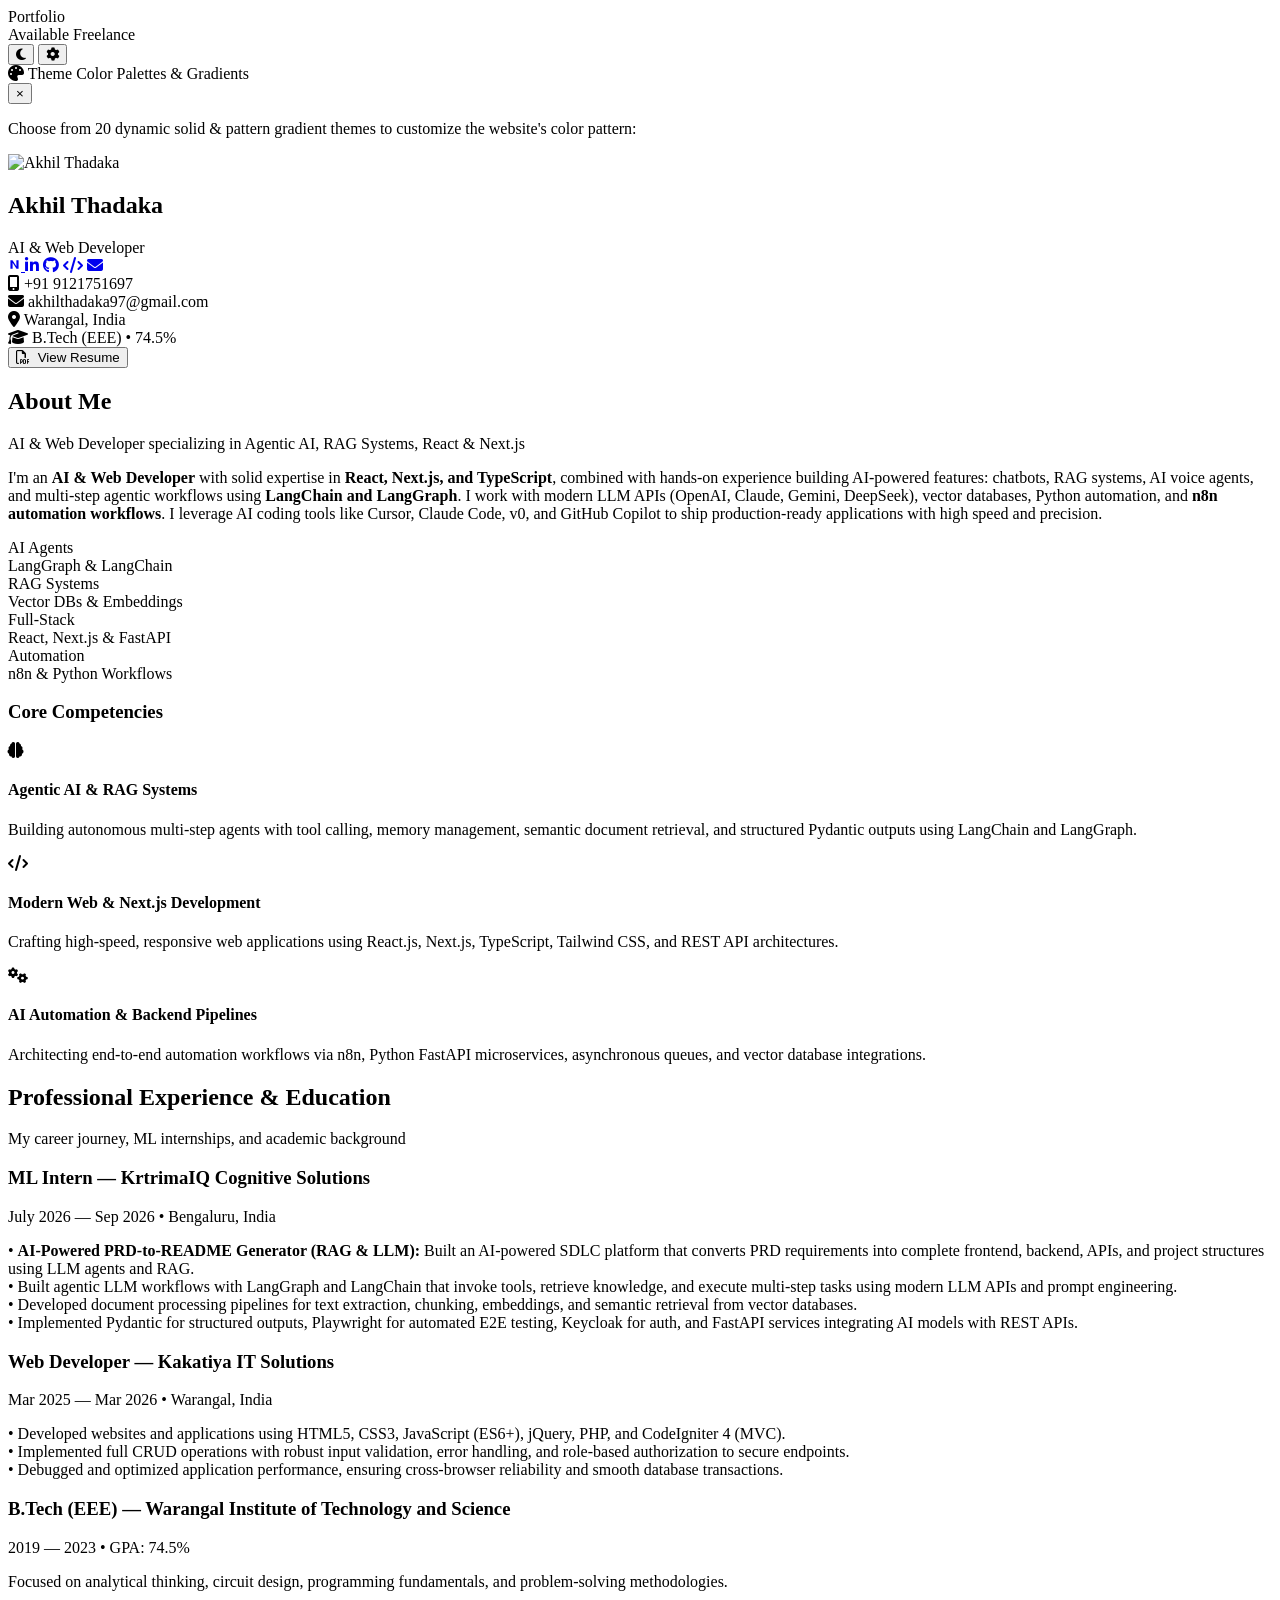
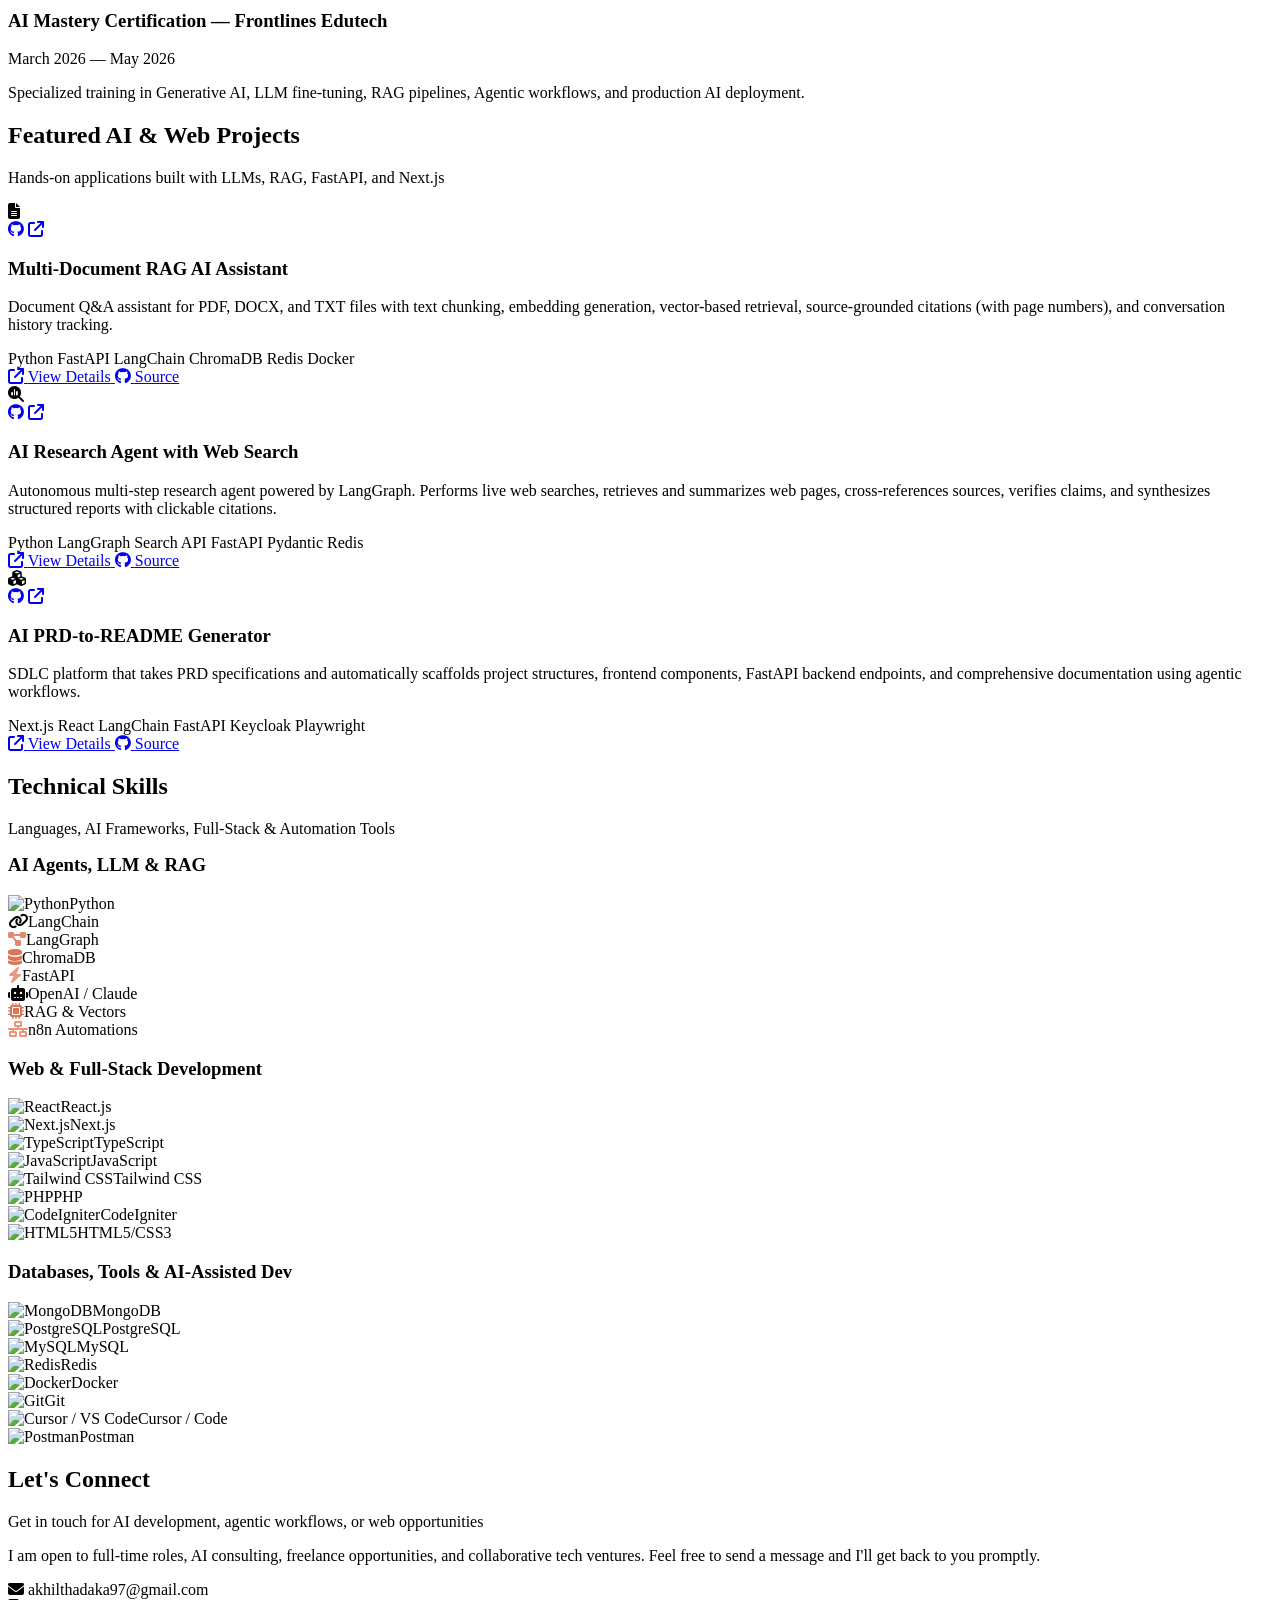
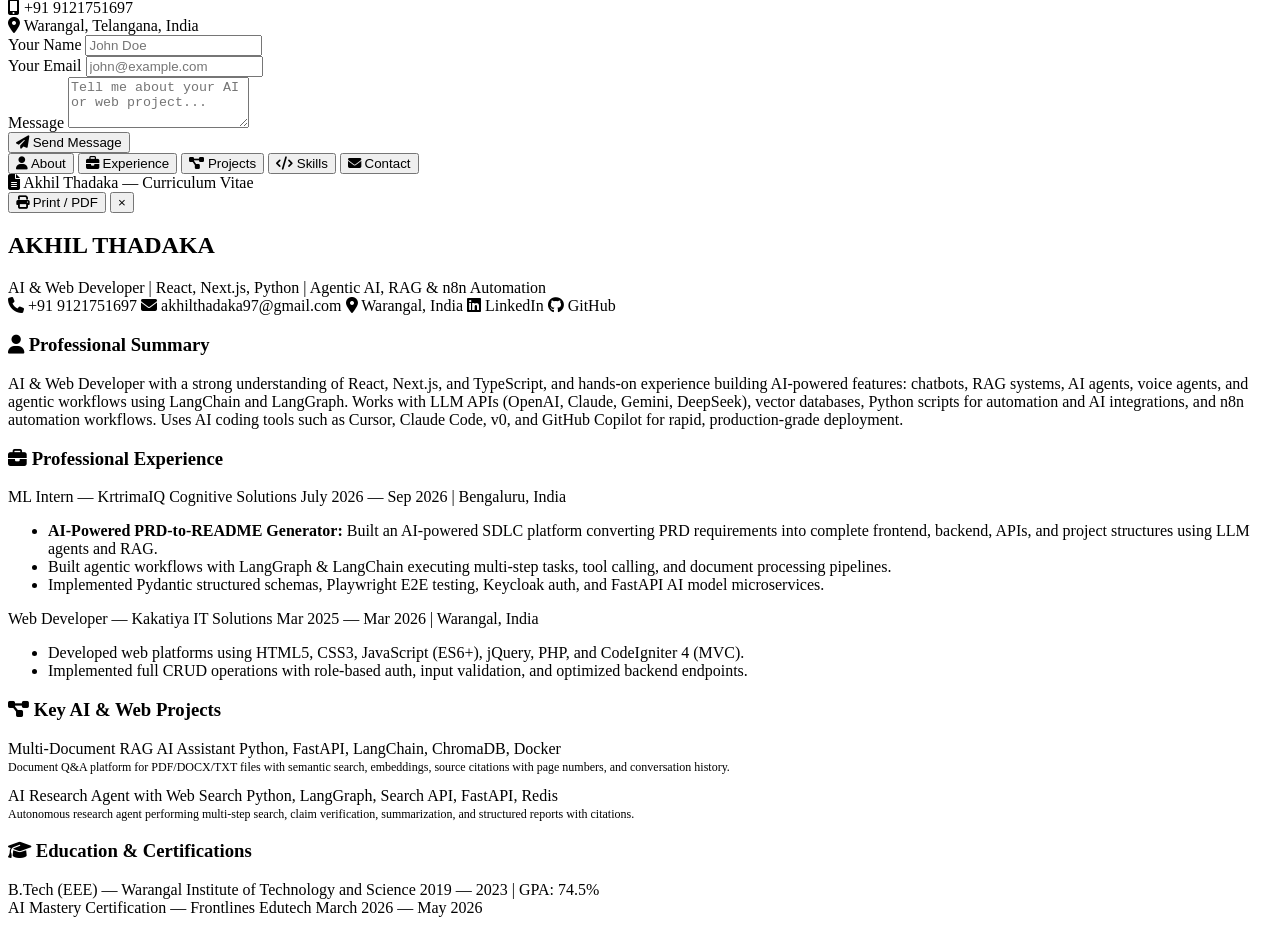
==== index.html @ 594388c2 "Investigating why the website is not loading (6ae1f1b57ef15902f74b18b8)" ====
<!DOCTYPE html>
<html lang="en">
<head>
<meta charset="UTF-8">
<meta name="viewport" content="width=device-width, initial-scale=1.0">
<title>Akhil Thadaka | AI &amp; Web Developer</title>
<link rel="preconnect" href="https://fonts.googleapis.com">
<link rel="preconnect" href="https://fonts.gstatic.com" crossorigin>
<link href="https://fonts.googleapis.com/css2?family=Inter:wght@400;500;600;700&family=Newsreader:ital,opsz,wght@0,6..72,400;0,6..72,500;0,6..72,600;1,6..72,400&display=swap" rel="stylesheet">
<link rel="stylesheet" href="https://cdnjs.cloudflare.com/ajax/libs/font-awesome/6.5.1/css/all.min.css">
<link rel="stylesheet" href="style.css">
</head>
<body>

<!-- Focused 60vh centered ambient glow -->
<div class="bg-ambient">
  <div class="ambient-orb"></div>
</div>

<div class="app-container">

  <!-- TOPBAR -->
  <header class="topbar">
    <div class="logo-wrap">
      <div class="logo">
        <!-- Upgraded Neural AI Spark Icon before Portfolio -->
        <!-- <svg class="logo-icon" viewBox="0 0 24 24" fill="none" xmlns="http://www.w3.org/2000/svg">
          <path d="M12 2.5L14.7 9.3L21.5 12L14.7 14.7L12 21.5L9.3 14.7L2.5 12L9.3 9.3L12 2.5Z" fill="url(#sparkGrad)" stroke="var(--claude-terracotta)" stroke-width="1.2" stroke-linejoin="round"/>
          <circle cx="12" cy="12" r="2.2" fill="#ffffff" />
          <defs>
            <linearGradient id="sparkGrad" x1="2.5" y1="2.5" x2="21.5" y2="21.5" gradientUnits="userSpaceOnUse">
              <stop offset="0%" stop-color="#d97757" stop-opacity="0.9"/>
              <stop offset="100%" stop-color="#ea9b82" stop-opacity="0.3"/>
            </linearGradient>
          </defs>
        </svg> -->
        <span>Portfolio</span>
      </div>
      <div class="status-badge">
        <span class="pulse-dot"></span>
        Available Freelance
      </div>
    </div>
    <div class="topbar-actions">
      <!-- Light/Dark Theme Toggle -->
      <button class="theme-toggle" id="themeToggle" aria-label="Toggle theme" title="Toggle theme">
        <i class="fa-solid fa-moon"></i>
      </button>
      <!-- Color Palette Settings Button -->
      <button class="settings-btn" id="settingsBtn" aria-label="Color Palette Settings" title="Change Color Palette">
        <i class="fa-solid fa-gear"></i>
      </button>
    </div>
  </header>

  <!-- CENTERED COLOR PALETTES PICKER MODAL -->
  <div class="color-picker-overlay" id="colorPickerOverlay" role="dialog" aria-modal="true" aria-labelledby="paletteModalTitle">
    <div class="color-picker-panel" id="colorPickerPanel">
      <div class="color-picker-header">
        <div class="color-picker-title" id="paletteModalTitle">
          <i class="fa-solid fa-palette"></i>
          <span>Theme Color Palettes &amp; Gradients</span>
        </div>
        <button class="close-picker-btn" id="closePickerBtn" aria-label="Close">&times;</button>
      </div>
      <p class="color-picker-sub">Choose from 20 dynamic solid &amp; pattern gradient themes to customize the website's color pattern:</p>
      <div class="palettes-grid" id="palettesGrid">
        <!-- 20 palettes dynamically populated via script.js -->
      </div>
    </div>
  </div>

  <!-- MAIN 2-COLUMN 100VH LAYOUT -->
  <main class="layout">

    <!-- LEFT PROFILE CARD -->
    <aside class="profile-card">
      <div class="avatar-wrap">
        <img src="https://i.postimg.cc/85PrStjS/Gemini-Generated-Image-c584nfc584nfc584-Copy.png" alt="Akhil Thadaka" class="avatar">
      </div>
      <h1 class="name">Akhil Thadaka</h1>
      <div class="role-badge">AI &amp; Web Developer</div>

      <!-- Socials with Naukri, LinkedIn, GitHub, LeetCode -->
      <div class="socials">
        <a href="https://www.naukri.com" target="_blank" rel="noopener noreferrer" aria-label="Naukri" title="Naukri Profile">
          <svg viewBox="0 0 24 24" width="13" height="13" fill="currentColor">
            <path d="M4.5 4h3.8l7.2 11.2V4h4v16h-3.8L8.5 8.8V20h-4V4z"/>
          </svg>
        </a>
        <a href="https://linkedin.com" target="_blank" rel="noopener noreferrer" aria-label="LinkedIn" title="LinkedIn"><i class="fa-brands fa-linkedin-in"></i></a>
        <a href="https://github.com" target="_blank" rel="noopener noreferrer" aria-label="GitHub" title="GitHub"><i class="fa-brands fa-github"></i></a>
        <a href="https://leetcode.com" target="_blank" rel="noopener noreferrer" aria-label="LeetCode" title="LeetCode Profile"><i class="fa-solid fa-code"></i></a>
        <a href="mailto:akhilthadaka97@gmail.com" aria-label="Email" title="Send Email"><i class="fa-solid fa-envelope"></i></a>
      </div>

      <div class="contact-box">
        <div class="contact-row" onclick="window.location.href='tel:+919121751697'" title="Call +91 9121751697">
          <span class="icon-chip"><i class="fa-solid fa-mobile-screen-button"></i></span>
          <span>+91 9121751697</span>
        </div>
        <div class="contact-row" onclick="window.location.href='mailto:akhilthadaka97@gmail.com'" title="Email akhilthadaka97@gmail.com">
          <span class="icon-chip"><i class="fa-solid fa-envelope"></i></span>
          <span>akhilthadaka97@gmail.com</span>
        </div>
        <div class="contact-row" title="Location: Warangal, India">
          <span class="icon-chip"><i class="fa-solid fa-location-dot"></i></span>
          <span>Warangal, India</span>
        </div>
        <div class="contact-row" title="Education: B.Tech (EEE)">
          <span class="icon-chip"><i class="fa-solid fa-graduation-cap"></i></span>
          <span>B.Tech (EEE) &bull; 74.5%</span>
        </div>
      </div>

      <button class="resume-btn" onclick="alert('Viewing Akhil Thadaka\'s Resume...');"><i class="fa-regular fa-file-pdf" style="margin-right:5px;"></i> View Resume</button>
    </aside>

    <!-- CENTER / RIGHT CONTENT PANEL -->
    <section class="content-panel">

      <!-- ABOUT SECTION -->
      <div id="section-about" class="page">
        <div class="panel-header">
          <h2 class="panel-title">About Me</h2>
          <p class="panel-subtitle">AI &amp; Web Developer specializing in Agentic AI, RAG Systems, React &amp; Next.js</p>
        </div>
        <p class="about-text">
          I'm an <strong>AI &amp; Web Developer</strong> with solid expertise in <strong>React, Next.js, and TypeScript</strong>, combined with hands-on experience building AI-powered features: chatbots, RAG systems, AI voice agents, and multi-step agentic workflows using <strong>LangChain and LangGraph</strong>. I work with modern LLM APIs (OpenAI, Claude, Gemini, DeepSeek), vector databases, Python automation, and <strong>n8n automation workflows</strong>. I leverage AI coding tools like Cursor, Claude Code, v0, and GitHub Copilot to ship production-ready applications with high speed and precision.
        </p>

        <!-- Stats Highlight -->
        <div class="about-stats">
          <div class="stat-card">
            <div class="stat-num">AI Agents</div>
            <div class="stat-label">LangGraph &amp; LangChain</div>
          </div>
          <div class="stat-card">
            <div class="stat-num">RAG Systems</div>
            <div class="stat-label">Vector DBs &amp; Embeddings</div>
          </div>
          <div class="stat-card">
            <div class="stat-num">Full-Stack</div>
            <div class="stat-label">React, Next.js &amp; FastAPI</div>
          </div>
          <div class="stat-card">
            <div class="stat-num">Automation</div>
            <div class="stat-label">n8n &amp; Python Workflows</div>
          </div>
        </div>

        <!-- What I Do Services -->
        <h3 class="panel-title sub">Core Competencies</h3>
        <div class="service-grid">
          <div class="service-card">
            <i class="fa-solid fa-brain"></i>
            <h4>Agentic AI &amp; RAG Systems</h4>
            <p>Building autonomous multi-step agents with tool calling, memory management, semantic document retrieval, and structured Pydantic outputs using LangChain and LangGraph.</p>
          </div>
          <div class="service-card">
            <i class="fa-solid fa-code"></i>
            <h4>Modern Web &amp; Next.js Development</h4>
            <p>Crafting high-speed, responsive web applications using React.js, Next.js, TypeScript, Tailwind CSS, and REST API architectures.</p>
          </div>
          <div class="service-card">
            <i class="fa-solid fa-gears"></i>
            <h4>AI Automation &amp; Backend Pipelines</h4>
            <p>Architecting end-to-end automation workflows via n8n, Python FastAPI microservices, asynchronous queues, and vector database integrations.</p>
          </div>
        </div>
      </div>

      <!-- EXPERIENCE SECTION -->
      <div id="section-experience" class="page hidden">
        <div class="panel-header">
          <h2 class="panel-title">Professional Experience &amp; Education</h2>
          <p class="panel-subtitle">My career journey, ML internships, and academic background</p>
        </div>
        <div class="exp-timeline">
          <div class="exp-item">
            <div class="exp-item-header">
              <h3>ML Intern &mdash; KrtrimaIQ Cognitive Solutions</h3>
              <span class="exp-date">July 2026 &mdash; Sep 2026 &bull; Bengaluru, India</span>
            </div>
            <p>
              &bull; <strong>AI-Powered PRD-to-README Generator (RAG &amp; LLM):</strong> Built an AI-powered SDLC platform that converts PRD requirements into complete frontend, backend, APIs, and project structures using LLM agents and RAG.<br>
              &bull; Built agentic LLM workflows with LangGraph and LangChain that invoke tools, retrieve knowledge, and execute multi-step tasks using modern LLM APIs and prompt engineering.<br>
              &bull; Developed document processing pipelines for text extraction, chunking, embeddings, and semantic retrieval from vector databases.<br>
              &bull; Implemented Pydantic for structured outputs, Playwright for automated E2E testing, Keycloak for auth, and FastAPI services integrating AI models with REST APIs.
            </p>
          </div>

          <div class="exp-item">
            <div class="exp-item-header">
              <h3>Web Developer &mdash; Kakatiya IT Solutions</h3>
              <span class="exp-date">Mar 2025 &mdash; Mar 2026 &bull; Warangal, India</span>
            </div>
            <p>
              &bull; Developed websites and applications using HTML5, CSS3, JavaScript (ES6+), jQuery, PHP, and CodeIgniter 4 (MVC).<br>
              &bull; Implemented full CRUD operations with robust input validation, error handling, and role-based authorization to secure endpoints.<br>
              &bull; Debugged and optimized application performance, ensuring cross-browser reliability and smooth database transactions.
            </p>
          </div>

          <div class="exp-item">
            <div class="exp-item-header">
              <h3>B.Tech (EEE) &mdash; Warangal Institute of Technology and Science</h3>
              <span class="exp-date">2019 &mdash; 2023 &bull; GPA: 74.5%</span>
            </div>
            <p>Focused on analytical thinking, circuit design, programming fundamentals, and problem-solving methodologies.</p>
          </div>

          <div class="exp-item">
            <div class="exp-item-header">
              <h3>AI Mastery Certification &mdash; Frontlines Edutech</h3>
              <span class="exp-date">March 2026 &mdash; May 2026</span>
            </div>
            <p>Specialized training in Generative AI, LLM fine-tuning, RAG pipelines, Agentic workflows, and production AI deployment.</p>
          </div>
        </div>
      </div>

      <!-- PROJECTS SECTION WITH DIRECT LINKS -->
      <div id="section-projects" class="page hidden">
        <div class="panel-header">
          <h2 class="panel-title">Featured AI &amp; Web Projects</h2>
          <p class="panel-subtitle">Hands-on applications built with LLMs, RAG, FastAPI, and Next.js</p>
        </div>
        <div class="project-grid">
          <div class="project-card">
            <div class="project-card-top">
              <div class="project-icon"><i class="fa-solid fa-file-lines"></i></div>
              <div class="project-links">
                <a href="https://github.com" target="_blank" rel="noopener noreferrer" title="View GitHub Code"><i class="fa-brands fa-github"></i></a>
                <a href="https://github.com" target="_blank" rel="noopener noreferrer" title="Live Preview"><i class="fa-solid fa-arrow-up-right-from-square"></i></a>
              </div>
            </div>
            <h3>Multi-Document RAG AI Assistant</h3>
            <p>Document Q&amp;A assistant for PDF, DOCX, and TXT files with text chunking, embedding generation, vector-based retrieval, source-grounded citations (with page numbers), and conversation history tracking.</p>
            <div class="project-tags">
              <span>Python</span>
              <span>FastAPI</span>
              <span>LangChain</span>
              <span>ChromaDB</span>
              <span>Redis</span>
              <span>Docker</span>
            </div>
            <div class="project-actions">
              <a href="https://github.com" target="_blank" rel="noopener noreferrer" class="project-btn primary">
                <i class="fa-solid fa-arrow-up-right-from-square"></i>
                <span>View Details</span>
              </a>
              <a href="https://github.com" target="_blank" rel="noopener noreferrer" class="project-btn secondary">
                <i class="fa-brands fa-github"></i>
                <span>Source</span>
              </a>
            </div>
          </div>

          <div class="project-card">
            <div class="project-card-top">
              <div class="project-icon"><i class="fa-solid fa-magnifying-glass-chart"></i></div>
              <div class="project-links">
                <a href="https://github.com" target="_blank" rel="noopener noreferrer" title="View GitHub Code"><i class="fa-brands fa-github"></i></a>
                <a href="https://github.com" target="_blank" rel="noopener noreferrer" title="Live Preview"><i class="fa-solid fa-arrow-up-right-from-square"></i></a>
              </div>
            </div>
            <h3>AI Research Agent with Web Search</h3>
            <p>Autonomous multi-step research agent powered by LangGraph. Performs live web searches, retrieves and summarizes web pages, cross-references sources, verifies claims, and synthesizes structured reports with clickable citations.</p>
            <div class="project-tags">
              <span>Python</span>
              <span>LangGraph</span>
              <span>Search API</span>
              <span>FastAPI</span>
              <span>Pydantic</span>
              <span>Redis</span>
            </div>
            <div class="project-actions">
              <a href="https://github.com" target="_blank" rel="noopener noreferrer" class="project-btn primary">
                <i class="fa-solid fa-arrow-up-right-from-square"></i>
                <span>View Details</span>
              </a>
              <a href="https://github.com" target="_blank" rel="noopener noreferrer" class="project-btn secondary">
                <i class="fa-brands fa-github"></i>
                <span>Source</span>
              </a>
            </div>
          </div>

          <div class="project-card">
            <div class="project-card-top">
              <div class="project-icon"><i class="fa-solid fa-cubes"></i></div>
              <div class="project-links">
                <a href="https://github.com" target="_blank" rel="noopener noreferrer" title="View GitHub Code"><i class="fa-brands fa-github"></i></a>
                <a href="https://github.com" target="_blank" rel="noopener noreferrer" title="Live Preview"><i class="fa-solid fa-arrow-up-right-from-square"></i></a>
              </div>
            </div>
            <h3>AI PRD-to-README Generator</h3>
            <p>SDLC platform that takes PRD specifications and automatically scaffolds project structures, frontend components, FastAPI backend endpoints, and comprehensive documentation using agentic workflows.</p>
            <div class="project-tags">
              <span>Next.js</span>
              <span>React</span>
              <span>LangChain</span>
              <span>FastAPI</span>
              <span>Keycloak</span>
              <span>Playwright</span>
            </div>
            <div class="project-actions">
              <a href="https://github.com" target="_blank" rel="noopener noreferrer" class="project-btn primary">
                <i class="fa-solid fa-arrow-up-right-from-square"></i>
                <span>View Details</span>
              </a>
              <a href="https://github.com" target="_blank" rel="noopener noreferrer" class="project-btn secondary">
                <i class="fa-brands fa-github"></i>
                <span>Source</span>
              </a>
            </div>
          </div>
        </div>
      </div>

      <!-- SKILLS SECTION -->
      <div id="section-skills" class="page hidden">
        <div class="panel-header">
          <h2 class="panel-title">Technical Skills</h2>
          <p class="panel-subtitle">Languages, AI Frameworks, Full-Stack &amp; Automation Tools</p>
        </div>

        <h3 class="panel-title sub" style="margin-top:0;">AI Agents, LLM &amp; RAG</h3>
        <div class="skills-grid">
          <div class="skill-tile"><img src="https://cdn.jsdelivr.net/gh/devicons/devicon@latest/icons/python/python-original.svg" alt="Python"><span>Python</span></div>
          <div class="skill-tile"><i class="fa-solid fa-link tool-icon" style="color:var(--claude-terracotta)"></i><span>LangChain</span></div>
          <div class="skill-tile"><i class="fa-solid fa-diagram-project tool-icon" style="color:#e28a6f"></i><span>LangGraph</span></div>
          <div class="skill-tile"><i class="fa-solid fa-database tool-icon" style="color:#d97757"></i><span>ChromaDB</span></div>
          <div class="skill-tile"><i class="fa-solid fa-bolt tool-icon" style="color:#ea9b82"></i><span>FastAPI</span></div>
          <div class="skill-tile"><i class="fa-solid fa-robot tool-icon" style="color:var(--claude-terracotta)"></i><span>OpenAI / Claude</span></div>
          <div class="skill-tile"><i class="fa-solid fa-microchip tool-icon" style="color:#d97757"></i><span>RAG &amp; Vectors</span></div>
          <div class="skill-tile"><i class="fa-solid fa-network-wired tool-icon" style="color:#e89578"></i><span>n8n Automations</span></div>
        </div>

        <h3 class="panel-title sub">Web &amp; Full-Stack Development</h3>
        <div class="skills-grid">
          <div class="skill-tile"><img src="https://cdn.jsdelivr.net/gh/devicons/devicon@latest/icons/react/react-original.svg" alt="React"><span>React.js</span></div>
          <div class="skill-tile"><img src="https://cdn.jsdelivr.net/gh/devicons/devicon@latest/icons/nextjs/nextjs-original.svg" alt="Next.js" class="invert"><span>Next.js</span></div>
          <div class="skill-tile"><img src="https://cdn.jsdelivr.net/gh/devicons/devicon@latest/icons/typescript/typescript-original.svg" alt="TypeScript"><span>TypeScript</span></div>
          <div class="skill-tile"><img src="https://cdn.jsdelivr.net/gh/devicons/devicon@latest/icons/javascript/javascript-original.svg" alt="JavaScript"><span>JavaScript</span></div>
          <div class="skill-tile"><img src="https://cdn.jsdelivr.net/gh/devicons/devicon@latest/icons/tailwindcss/tailwindcss-original.svg" alt="Tailwind CSS"><span>Tailwind CSS</span></div>
          <div class="skill-tile"><img src="https://cdn.jsdelivr.net/gh/devicons/devicon@latest/icons/php/php-original.svg" alt="PHP"><span>PHP</span></div>
          <div class="skill-tile"><img src="https://cdn.jsdelivr.net/gh/devicons/devicon@latest/icons/codeigniter/codeigniter-plain.svg" alt="CodeIgniter"><span>CodeIgniter</span></div>
          <div class="skill-tile"><img src="https://cdn.jsdelivr.net/gh/devicons/devicon@latest/icons/html5/html5-original.svg" alt="HTML5"><span>HTML5/CSS3</span></div>
        </div>

        <h3 class="panel-title sub">Databases, Tools &amp; AI-Assisted Dev</h3>
        <div class="skills-grid">
          <div class="skill-tile"><img src="https://cdn.jsdelivr.net/gh/devicons/devicon@latest/icons/mongodb/mongodb-original.svg" alt="MongoDB"><span>MongoDB</span></div>
          <div class="skill-tile"><img src="https://cdn.jsdelivr.net/gh/devicons/devicon@latest/icons/postgresql/postgresql-original.svg" alt="PostgreSQL"><span>PostgreSQL</span></div>
          <div class="skill-tile"><img src="https://cdn.jsdelivr.net/gh/devicons/devicon@latest/icons/mysql/mysql-original.svg" alt="MySQL"><span>MySQL</span></div>
          <div class="skill-tile"><img src="https://cdn.jsdelivr.net/gh/devicons/devicon@latest/icons/redis/redis-original.svg" alt="Redis"><span>Redis</span></div>
          <div class="skill-tile"><img src="https://cdn.jsdelivr.net/gh/devicons/devicon@latest/icons/docker/docker-original.svg" alt="Docker"><span>Docker</span></div>
          <div class="skill-tile"><img src="https://cdn.jsdelivr.net/gh/devicons/devicon@latest/icons/git/git-original.svg" alt="Git"><span>Git</span></div>
          <div class="skill-tile"><img src="https://cdn.jsdelivr.net/gh/devicons/devicon@latest/icons/vscode/vscode-original.svg" alt="Cursor / VS Code"><span>Cursor / Code</span></div>
          <div class="skill-tile"><img src="https://cdn.jsdelivr.net/gh/devicons/devicon@latest/icons/postman/postman-original.svg" alt="Postman"><span>Postman</span></div>
        </div>
      </div>

      <!-- CONTACT SECTION -->
      <div id="section-contact" class="page hidden">
        <div class="panel-header">
          <h2 class="panel-title">Let's Connect</h2>
          <p class="panel-subtitle">Get in touch for AI development, agentic workflows, or web opportunities</p>
        </div>
        <div class="contact-container">
          <div>
            <p class="about-text">
              I am open to full-time roles, AI consulting, freelance opportunities, and collaborative tech ventures. Feel free to send a message and I'll get back to you promptly.
            </p>
            <div class="contact-box wide">
              <div class="contact-row" onclick="window.location.href='mailto:akhilthadaka97@gmail.com'">
                <span class="icon-chip"><i class="fa-solid fa-envelope"></i></span>
                <span>akhilthadaka97@gmail.com</span>
              </div>
              <div class="contact-row" onclick="window.location.href='tel:+919121751697'">
                <span class="icon-chip"><i class="fa-solid fa-mobile-screen-button"></i></span>
                <span>+91 9121751697</span>
              </div>
              <div class="contact-row">
                <span class="icon-chip"><i class="fa-solid fa-location-dot"></i></span>
                <span>Warangal, Telangana, India</span>
              </div>
            </div>
          </div>

          <!-- Contact Form submitting directly to akhilthadaka97@gmail.com -->
          <form id="contactForm" class="contact-form">
            <div class="form-group">
              <label for="name">Your Name</label>
              <input type="text" id="name" name="name" placeholder="John Doe" required>
            </div>
            <div class="form-group">
              <label for="email">Your Email</label>
              <input type="email" id="email" name="email" placeholder="john@example.com" required>
            </div>
            <div class="form-group">
              <label for="message">Message</label>
              <textarea id="message" name="message" rows="3" placeholder="Tell me about your AI or web project..." required></textarea>
            </div>
            <button type="submit" id="submitBtn" class="send-btn">
              <i class="fa-solid fa-paper-plane"></i>
              <span>Send Message</span>
            </button>
            <div id="formStatus" class="form-status"></div>
          </form>
        </div>
      </div>

    </section>

  </main>
</div>

<!-- FLOATING BOTTOM DOCK -->
<nav class="bottom-dock" aria-label="Main navigation">
  <button class="dock-item active" data-target="about" aria-label="About">
    <i class="fa-solid fa-user"></i>
    <span class="dock-tooltip">About</span>
  </button>
  <button class="dock-item" data-target="experience" aria-label="Experience">
    <i class="fa-solid fa-briefcase"></i>
    <span class="dock-tooltip">Experience</span>
  </button>
  <button class="dock-item" data-target="projects" aria-label="Projects">
    <i class="fa-solid fa-diagram-project"></i>
    <span class="dock-tooltip">Projects</span>
  </button>
  <button class="dock-item" data-target="skills" aria-label="Skills">
    <i class="fa-solid fa-code"></i>
    <span class="dock-tooltip">Skills</span>
  </button>
  <button class="dock-item" data-target="contact" aria-label="Contact">
    <i class="fa-solid fa-envelope"></i>
    <span class="dock-tooltip">Contact</span>
  </button>
</nav>

<!-- RESUME MODAL VIEWER -->
<div class="modal-overlay" id="resumeModal" role="dialog" aria-modal="true" aria-labelledby="resumeModalTitle">
  <div class="modal-card">
    <div class="modal-header">
      <div class="modal-title" id="resumeModalTitle">
        <i class="fa-solid fa-file-lines"></i>
        <span>Akhil Thadaka &mdash; Curriculum Vitae</span>
      </div>
      <div class="modal-actions">
        <button class="modal-btn primary" id="printResumeBtn" title="Print or Save PDF">
          <i class="fa-solid fa-print"></i>
          <span>Print / PDF</span>
        </button>
        <button class="close-modal-btn" id="closeResumeBtn" aria-label="Close modal">&times;</button>
      </div>
    </div>
    <div class="modal-body">
      <div class="resume-paper">
        <div class="resume-head">
          <h2>AKHIL THADAKA</h2>
          <div class="resume-role">AI &amp; Web Developer | React, Next.js, Python | Agentic AI, RAG &amp; n8n Automation</div>
          <div class="resume-contacts">
            <span><i class="fa-solid fa-phone"></i> +91 9121751697</span>
            <span><i class="fa-solid fa-envelope"></i> akhilthadaka97@gmail.com</span>
            <span><i class="fa-solid fa-location-dot"></i> Warangal, India</span>
            <span><i class="fa-brands fa-linkedin"></i> LinkedIn</span>
            <span><i class="fa-brands fa-github"></i> GitHub</span>
          </div>
        </div>

        <div class="resume-sec">
          <h3><i class="fa-solid fa-user"></i> Professional Summary</h3>
          <p>AI &amp; Web Developer with a strong understanding of React, Next.js, and TypeScript, and hands-on experience building AI-powered features: chatbots, RAG systems, AI agents, voice agents, and agentic workflows using LangChain and LangGraph. Works with LLM APIs (OpenAI, Claude, Gemini, DeepSeek), vector databases, Python scripts for automation and AI integrations, and n8n automation workflows. Uses AI coding tools such as Cursor, Claude Code, v0, and GitHub Copilot for rapid, production-grade deployment.</p>
        </div>

        <div class="resume-sec">
          <h3><i class="fa-solid fa-briefcase"></i> Professional Experience</h3>
          <div class="resume-exp-item">
            <div class="resume-exp-title">
              <span>ML Intern &mdash; KrtrimaIQ Cognitive Solutions</span>
              <span class="resume-exp-date">July 2026 &mdash; Sep 2026 | Bengaluru, India</span>
            </div>
            <ul class="resume-bullets">
              <li><strong>AI-Powered PRD-to-README Generator:</strong> Built an AI-powered SDLC platform converting PRD requirements into complete frontend, backend, APIs, and project structures using LLM agents and RAG.</li>
              <li>Built agentic workflows with LangGraph &amp; LangChain executing multi-step tasks, tool calling, and document processing pipelines.</li>
              <li>Implemented Pydantic structured schemas, Playwright E2E testing, Keycloak auth, and FastAPI AI model microservices.</li>
            </ul>
          </div>
          <div class="resume-exp-item">
            <div class="resume-exp-title">
              <span>Web Developer &mdash; Kakatiya IT Solutions</span>
              <span class="resume-exp-date">Mar 2025 &mdash; Mar 2026 | Warangal, India</span>
            </div>
            <ul class="resume-bullets">
              <li>Developed web platforms using HTML5, CSS3, JavaScript (ES6+), jQuery, PHP, and CodeIgniter 4 (MVC).</li>
              <li>Implemented full CRUD operations with role-based auth, input validation, and optimized backend endpoints.</li>
            </ul>
          </div>
        </div>

        <div class="resume-sec">
          <h3><i class="fa-solid fa-diagram-project"></i> Key AI &amp; Web Projects</h3>
          <div class="resume-exp-item">
            <div class="resume-exp-title">
              <span>Multi-Document RAG AI Assistant</span>
              <span class="resume-exp-date">Python, FastAPI, LangChain, ChromaDB, Docker</span>
            </div>
            <p style="font-size:12px; margin-top:2px;">Document Q&amp;A platform for PDF/DOCX/TXT files with semantic search, embeddings, source citations with page numbers, and conversation history.</p>
          </div>
          <div class="resume-exp-item">
            <div class="resume-exp-title">
              <span>AI Research Agent with Web Search</span>
              <span class="resume-exp-date">Python, LangGraph, Search API, FastAPI, Redis</span>
            </div>
            <p style="font-size:12px; margin-top:2px;">Autonomous research agent performing multi-step search, claim verification, summarization, and structured reports with citations.</p>
          </div>
        </div>

        <div class="resume-sec">
          <h3><i class="fa-solid fa-graduation-cap"></i> Education &amp; Certifications</h3>
          <div class="resume-exp-item">
            <div class="resume-exp-title">
              <span>B.Tech (EEE) &mdash; Warangal Institute of Technology and Science</span>
              <span class="resume-exp-date">2019 &mdash; 2023 | GPA: 74.5%</span>
            </div>
          </div>
          <div class="resume-exp-item">
            <div class="resume-exp-title">
              <span>AI Mastery Certification &mdash; Frontlines Edutech</span>
              <span class="resume-exp-date">March 2026 &mdash; May 2026</span>
            </div>
          </div>
        </div>

      </div>
    </div>
  </div>
</div>

<script src="script.js"></script>
</body>
</html>
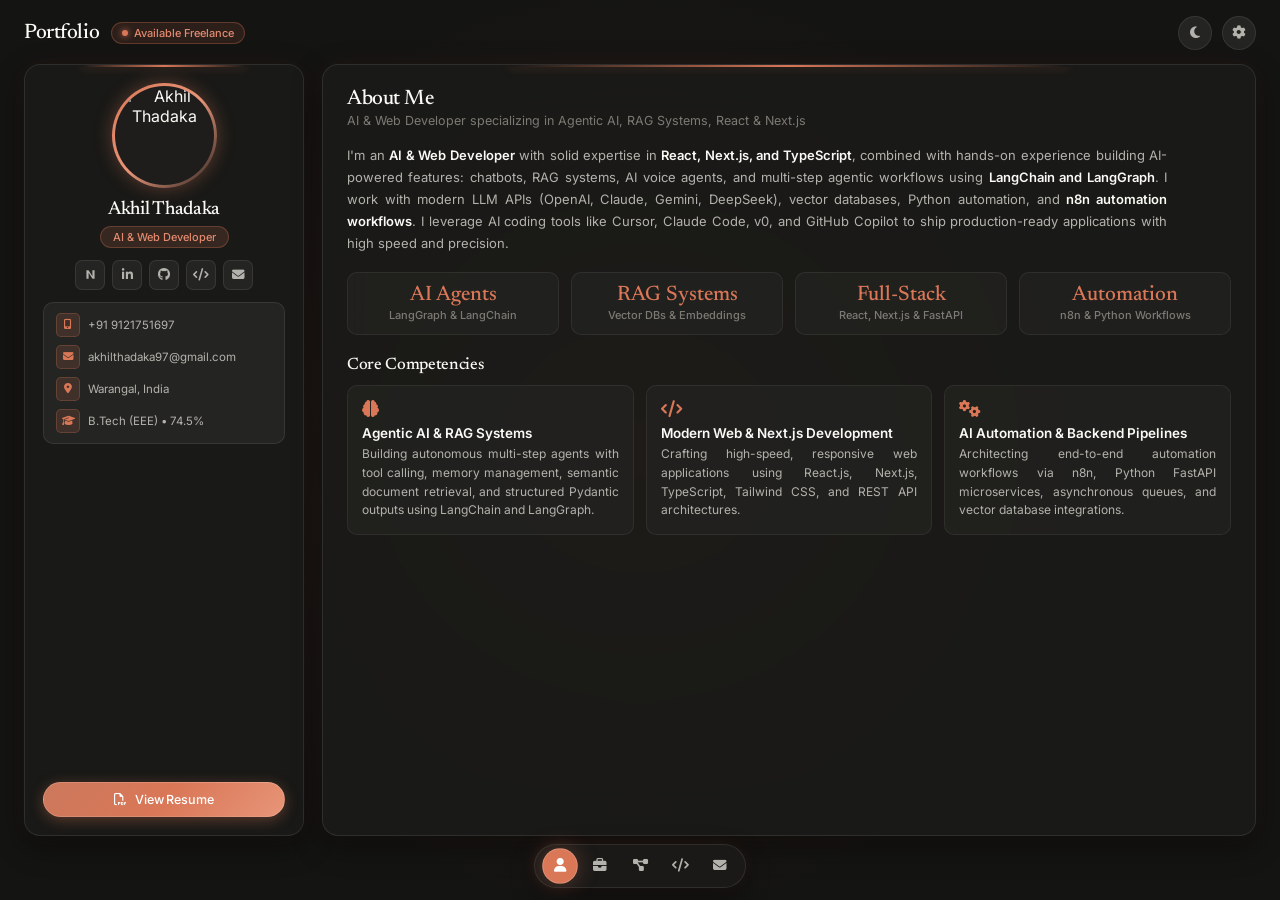
==== commit 70d214ed: "Merge branch 'main' into agent-the-website-is-not-loading-18b8" ====
--- a/index.html
+++ b/index.html
@@ -8,7 +8,1750 @@
 <link rel="preconnect" href="https://fonts.gstatic.com" crossorigin>
 <link href="https://fonts.googleapis.com/css2?family=Inter:wght@400;500;600;700&family=Newsreader:ital,opsz,wght@0,6..72,400;0,6..72,500;0,6..72,600;1,6..72,400&display=swap" rel="stylesheet">
 <link rel="stylesheet" href="https://cdnjs.cloudflare.com/ajax/libs/font-awesome/6.5.1/css/all.min.css">
-<link rel="stylesheet" href="style.css">
+<!-- <link rel="stylesheet" href="style.css"> -->
+  <style>
+    :root {
+  /* Claude Official Color Palette & Aesthetics */
+  --bg-deep: #141413;
+  --bg-base: #1b1b19;
+  --bg-gradient: radial-gradient(circle at 50% 50%, rgba(217, 119, 87, 0.08) 0%, transparent 60%),
+                 #141413;
+  
+  --panel: rgba(27, 27, 25, 0.88);
+  --panel-elevated: #242422;
+  --panel-elevated-hover: #2c2b28;
+  --panel-border: rgba(229, 227, 220, 0.1);
+  --panel-border-hover: rgba(217, 119, 87, 0.5);
+  --panel-glow: 0 10px 30px rgba(0, 0, 0, 0.45), 0 0 25px rgba(217, 119, 87, 0.08);
+
+  /* Claude Iconic Terracotta & Warm Accents */
+  --claude-terracotta: #d97757;
+  --claude-terracotta-hover: #e28a6f;
+  --claude-terracotta-active: #c5684a;
+  --claude-terracotta-soft: rgba(217, 119, 87, 0.15);
+  --claude-terracotta-glow: 0 0 20px rgba(217, 119, 87, 0.35);
+  --claude-shimmer: linear-gradient(135deg, #cc785c 0%, #d97757 50%, #e89578 100%);
+
+  /* Claude Typography & Warm Parchment Tones */
+  --font-serif: 'Newsreader', Georgia, serif;
+  --font-sans: 'Inter', -apple-system, BlinkMacSystemFont, 'Segoe UI', Roboto, sans-serif;
+  
+  --text-primary: #faf9f5;
+  --text-secondary: #b4b2ac;
+  --text-muted: #7d7a74;
+  --text-accent: #d97757;
+  
+  --tile-bg: rgba(36, 36, 34, 0.65);
+  --tile-border: rgba(229, 227, 220, 0.08);
+  --radius: 16px;
+  --radius-sm: 8px;
+  --radius-pill: 9999px;
+  --transition: all 0.22s cubic-bezier(0.16, 1, 0.3, 1);
+}
+
+/* Strict 100vh lock */
+*, *::before, *::after {
+  box-sizing: border-box;
+  margin: 0;
+  padding: 0;
+}
+
+/* Base document styling */
+html, body {
+  width: 100%;
+  font-family: var(--font-sans);
+  background: var(--bg-gradient);
+  background-attachment: fixed;
+  color: var(--text-primary);
+  -webkit-font-smoothing: antialiased;
+}
+
+/* Above 992px: Strict 100vh Desktop Mode */
+@media (min-width: 993px) {
+  html, body {
+    height: 100vh;
+    height: 100dvh;
+    max-height: 100vh;
+    overflow: hidden;
+  }
+  .app-container {
+    height: 100vh;
+    height: 100dvh;
+    max-height: 100vh;
+  }
+  .layout {
+    flex: 1;
+    min-height: 0;
+    height: calc(100% - 52px);
+    display: grid;
+    grid-template-columns: 280px minmax(0, 1fr);
+    gap: 18px;
+    align-items: stretch;
+    width: 100%;
+    box-sizing: border-box;
+  }
+  .profile-card {
+    height: 100%;
+    min-height: 0;
+    overflow-y: auto;
+  }
+  .content-panel {
+    height: 100%;
+    min-height: 0;
+    overflow-y: auto;
+  }
+}
+
+/* Focused 60vh Centered Ambient Glow */
+.bg-ambient {
+  position: fixed;
+  top: 50%;
+  left: 50%;
+  transform: translate(-50%, -50%);
+  width: 70vw;
+  max-width: 850px;
+  height: 60vh;
+  max-height: 60vh;
+  pointer-events: none;
+  z-index: 0;
+  overflow: hidden;
+}
+.ambient-orb {
+  position: absolute;
+  inset: 0;
+  margin: auto;
+  width: 480px;
+  height: 380px;
+  border-radius: 50%;
+  background: radial-gradient(ellipse at center, rgba(217, 119, 87, 0.22) 0%, rgba(204, 120, 92, 0.08) 45%, transparent 70%);
+  filter: blur(70px);
+  animation: pulseGlow 10s ease-in-out infinite alternate;
+}
+@keyframes pulseGlow {
+  0% { transform: scale(0.95); opacity: 0.7; }
+  100% { transform: scale(1.08); opacity: 1; }
+}
+
+/* App container */
+.app-container {
+  position: relative;
+  z-index: 1;
+  height: 100vh;
+  height: 100dvh;
+  max-height: 100vh;
+  display: flex;
+  flex-direction: column;
+  padding: 12px 24px 64px; /* Perfectly symmetric 24px left and right */
+  max-width: 1400px;
+  width: 100%;
+  margin: 0 auto;
+  box-sizing: border-box;
+}
+
+/* ---------- TOPBAR ---------- */
+.topbar {
+  display: flex;
+  align-items: center;
+  justify-content: space-between;
+  height: 42px;
+  flex-shrink: 0;
+  margin-bottom: 10px;
+}
+
+.logo-wrap {
+  display: flex;
+  align-items: center;
+  gap: 12px;
+}
+
+.logo {
+  font-family: var(--font-serif);
+  font-weight: 500;
+  font-size: 21px;
+  letter-spacing: -0.02em;
+  color: var(--text-primary);
+  display: flex;
+  align-items: center;
+  gap: 9px;
+  cursor: pointer;
+}
+.logo-icon {
+  width: 22px;
+  height: 22px;
+  filter: drop-shadow(0 0 8px rgba(217, 119, 87, 0.45));
+  transition: var(--transition);
+}
+.logo:hover .logo-icon {
+  transform: rotate(12deg) scale(1.1);
+}
+
+.status-badge {
+  display: inline-flex;
+  align-items: center;
+  gap: 6px;
+  background: rgba(217, 119, 87, 0.12);
+  border: 1px solid rgba(217, 119, 87, 0.3);
+  color: var(--claude-terracotta-hover);
+  font-size: 11px;
+  font-weight: 500;
+  padding: 3px 10px;
+  border-radius: var(--radius-pill);
+}
+.pulse-dot {
+  width: 6px;
+  height: 6px;
+  border-radius: 50%;
+  background: var(--claude-terracotta);
+  box-shadow: 0 0 6px var(--claude-terracotta);
+  animation: pulseBeacon 2s infinite;
+}
+
+@keyframes pulseBeacon {
+  0%, 100% { opacity: 1; transform: scale(1); }
+  50% { opacity: 0.4; transform: scale(0.85); }
+}
+
+.topbar-actions {
+  display: flex;
+  align-items: center;
+  gap: 10px;
+}
+
+.theme-toggle,
+.settings-btn {
+  width: 34px;
+  height: 34px;
+  border-radius: var(--radius-pill);
+  border: 1px solid var(--panel-border);
+  background: var(--panel-elevated);
+  color: var(--text-secondary);
+  font-size: 13.5px;
+  cursor: pointer;
+  display: flex;
+  align-items: center;
+  justify-content: center;
+  transition: var(--transition);
+}
+.theme-toggle:hover {
+  background: var(--claude-terracotta-soft);
+  color: var(--claude-terracotta);
+  border-color: var(--claude-terracotta);
+  transform: rotate(15deg);
+}
+.settings-btn:hover {
+  background: var(--claude-terracotta-soft);
+  color: var(--claude-terracotta);
+  border-color: var(--claude-terracotta);
+  transform: rotate(45deg);
+}
+
+/* ---------- CENTERED COLOR PALETTES & FONTS SETTINGS MODAL ---------- */
+.color-picker-overlay {
+  position: fixed;
+  inset: 0;
+  background: rgba(12, 11, 10, 0.78);
+  backdrop-filter: blur(8px);
+  -webkit-backdrop-filter: blur(8px);
+  z-index: 1500;
+  display: flex;
+  align-items: center;
+  justify-content: center;
+  padding: 20px;
+  opacity: 0;
+  pointer-events: none;
+  transition: opacity 0.22s cubic-bezier(0.16, 1, 0.3, 1);
+}
+.color-picker-overlay.open {
+  opacity: 1;
+  pointer-events: auto;
+}
+.color-picker-panel {
+  width: 100%;
+  max-width: 620px;
+  max-height: 86vh;
+  background: var(--panel);
+  border: 1px solid var(--panel-border);
+  border-radius: 18px;
+  padding: 24px 28px; /* Balanced, generous left & right padding */
+  box-sizing: border-box;
+  box-shadow: 0 24px 60px rgba(0, 0, 0, 0.65), var(--panel-glow);
+  backdrop-filter: blur(24px);
+  -webkit-backdrop-filter: blur(24px);
+  overflow-y: auto;
+  transform: translateY(12px) scale(0.97);
+  transition: transform 0.22s cubic-bezier(0.16, 1, 0.3, 1);
+}
+.color-picker-overlay.open .color-picker-panel {
+  transform: translateY(0) scale(1);
+}
+.color-picker-panel::-webkit-scrollbar {
+  width: 5px;
+}
+.color-picker-panel::-webkit-scrollbar-thumb {
+  background: var(--claude-terracotta);
+  border-radius: 4px;
+}
+.color-picker-header {
+  display: flex;
+  align-items: center;
+  justify-content: space-between;
+  margin-bottom: 12px;
+}
+.color-picker-title {
+  display: flex;
+  align-items: center;
+  gap: 8px;
+  font-family: var(--font-serif);
+  font-size: 17px;
+  font-weight: 600;
+  color: var(--text-primary);
+}
+.color-picker-title i {
+  color: var(--claude-terracotta);
+  font-size: 15px;
+}
+.close-picker-btn {
+  background: transparent;
+  border: none;
+  color: var(--text-muted);
+  font-size: 20px;
+  cursor: pointer;
+  line-height: 1;
+  padding: 4px;
+  transition: var(--transition);
+}
+.close-picker-btn:hover {
+  color: var(--claude-terracotta);
+}
+
+/* Settings Tabs Switcher (Colors vs Fonts) */
+.settings-tabs-nav {
+  display: flex;
+  gap: 8px;
+  margin-bottom: 14px;
+  border-bottom: 1px solid var(--panel-border);
+  padding-bottom: 10px;
+}
+.settings-tab-btn {
+  display: flex;
+  align-items: center;
+  gap: 6px;
+  padding: 6px 14px;
+  border-radius: var(--radius-pill);
+  background: var(--panel-elevated);
+  border: 1px solid var(--panel-border);
+  color: var(--text-secondary);
+  font-size: 12px;
+  font-weight: 500;
+  cursor: pointer;
+  transition: var(--transition);
+}
+.settings-tab-btn:hover {
+  color: var(--text-primary);
+  border-color: var(--claude-terracotta);
+}
+.settings-tab-btn.active {
+  background: var(--claude-terracotta);
+  color: #ffffff;
+  border-color: transparent;
+  box-shadow: 0 2px 10px rgba(217, 119, 87, 0.35);
+}
+
+.settings-tab-pane {
+  display: none;
+}
+.settings-tab-pane.active {
+  display: block;
+}
+
+.color-picker-sub {
+  font-size: 12px;
+  color: var(--text-muted);
+  line-height: 1.5;
+  margin-bottom: 14px;
+}
+
+/* Auto-responsive grid columns based on screen width */
+.palettes-grid {
+  display: grid;
+  grid-template-columns: repeat(auto-fill, minmax(78px, 1fr));
+  gap: 14px 10px;
+  width: 100%;
+  box-sizing: border-box;
+  justify-items: center;
+}
+.palette-swatch {
+  display: flex;
+  flex-direction: column;
+  align-items: center;
+  gap: 6px;
+  background: transparent;
+  border: none;
+  cursor: pointer;
+  padding: 6px 4px;
+  border-radius: 10px;
+  transition: var(--transition);
+  width: 100%;
+  max-width: 84px;
+  box-sizing: border-box;
+}
+.palette-swatch:hover {
+  transform: translateY(-2px);
+  background: var(--panel-elevated);
+}
+.swatch-circle {
+  width: 36px;
+  height: 36px;
+  border-radius: 50%;
+  border: 2px solid transparent;
+  display: flex;
+  align-items: center;
+  justify-content: center;
+  box-shadow: 0 3px 10px rgba(0, 0, 0, 0.35);
+  transition: var(--transition);
+  position: relative;
+  flex-shrink: 0;
+}
+.palette-swatch:hover .swatch-circle {
+  transform: scale(1.1);
+}
+.palette-swatch.active .swatch-circle {
+  border-color: #ffffff;
+  transform: scale(1.14);
+  box-shadow: 0 0 16px currentColor;
+}
+.palette-swatch.active .swatch-circle::after {
+  content: '✓';
+  color: #ffffff;
+  font-size: 14px;
+  font-weight: bold;
+  text-shadow: 0 1px 3px rgba(0,0,0,0.7);
+}
+.swatch-name {
+  font-size: 10.5px;
+  color: var(--text-secondary);
+  font-weight: 500;
+  text-align: center;
+  white-space: nowrap;
+  overflow: hidden;
+  text-overflow: ellipsis;
+  max-width: 100%;
+}
+.palette-swatch.active .swatch-name {
+  color: var(--claude-terracotta);
+  font-weight: 600;
+}
+
+/* ---------- 20 FONT FAMILIES GRID ---------- */
+.fonts-grid {
+  display: grid;
+  grid-template-columns: repeat(auto-fill, minmax(125px, 1fr));
+  gap: 10px;
+  width: 100%;
+  box-sizing: border-box;
+}
+.font-card-btn {
+  display: flex;
+  flex-direction: column;
+  align-items: flex-start;
+  justify-content: center;
+  gap: 3px;
+  padding: 9px 12px;
+  border-radius: 10px;
+  background: var(--tile-bg);
+  border: 1px solid var(--tile-border);
+  cursor: pointer;
+  transition: var(--transition);
+  text-align: left;
+  width: 100%;
+  box-sizing: border-box;
+}
+.font-card-btn:hover {
+  transform: translateY(-2px);
+  border-color: var(--claude-terracotta);
+  background: var(--panel-elevated);
+}
+.font-card-btn.active {
+  border-color: var(--claude-terracotta);
+  background: var(--claude-terracotta-soft);
+  box-shadow: 0 0 14px rgba(217, 119, 87, 0.28);
+}
+.font-card-name {
+  font-size: 12.5px;
+  font-weight: 600;
+  color: var(--text-primary);
+  white-space: nowrap;
+  overflow: hidden;
+  text-overflow: ellipsis;
+  max-width: 100%;
+}
+.font-card-badge {
+  font-size: 9.5px;
+  color: var(--claude-terracotta);
+  font-weight: 500;
+}
+.font-card-sample {
+  font-size: 11px;
+  color: var(--text-muted);
+  white-space: nowrap;
+  overflow: hidden;
+  text-overflow: ellipsis;
+  max-width: 100%;
+}
+
+/* ---------- RESUME MODAL VIEWER ---------- */
+.modal-overlay {
+  position: fixed;
+  inset: 0;
+  background: rgba(12, 11, 10, 0.78);
+  backdrop-filter: blur(8px);
+  -webkit-backdrop-filter: blur(8px);
+  z-index: 2000;
+  display: flex;
+  align-items: center;
+  justify-content: center;
+  padding: 20px;
+  opacity: 0;
+  pointer-events: none;
+  transition: opacity 0.22s cubic-bezier(0.16, 1, 0.3, 1);
+}
+.modal-overlay.open {
+  opacity: 1;
+  pointer-events: auto;
+}
+.modal-card {
+  width: 100%;
+  max-width: 820px;
+  max-height: 88vh;
+  background: var(--panel);
+  border: 1px solid var(--panel-border);
+  border-radius: 16px;
+  display: flex;
+  flex-direction: column;
+  overflow: hidden;
+  box-shadow: 0 24px 60px rgba(0, 0, 0, 0.65), var(--panel-glow);
+  transform: translateY(14px) scale(0.97);
+  transition: transform 0.22s cubic-bezier(0.16, 1, 0.3, 1);
+}
+.modal-overlay.open .modal-card {
+  transform: translateY(0) scale(1);
+}
+.modal-header {
+  padding: 14px 20px;
+  border-bottom: 1px solid var(--panel-border);
+  display: flex;
+  align-items: center;
+  justify-content: space-between;
+  background: var(--panel-elevated);
+}
+.modal-title {
+  display: flex;
+  align-items: center;
+  gap: 8px;
+  font-family: var(--font-serif);
+  font-size: 17px;
+  font-weight: 600;
+  color: var(--text-primary);
+}
+.modal-title i {
+  color: var(--claude-terracotta);
+}
+.modal-actions {
+  display: flex;
+  align-items: center;
+  gap: 8px;
+}
+.modal-btn {
+  padding: 6px 12px;
+  border-radius: var(--radius-pill);
+  font-size: 11.5px;
+  font-weight: 500;
+  display: inline-flex;
+  align-items: center;
+  gap: 5px;
+  cursor: pointer;
+  border: 1px solid var(--panel-border);
+  background: var(--panel);
+  color: var(--text-secondary);
+  transition: var(--transition);
+}
+.modal-btn:hover {
+  color: var(--text-primary);
+  border-color: var(--claude-terracotta);
+  background: var(--claude-terracotta-soft);
+}
+.modal-btn.primary {
+  background: var(--claude-terracotta);
+  color: #ffffff;
+  border-color: transparent;
+}
+.modal-btn.primary:hover {
+  background: var(--claude-terracotta-hover);
+}
+.close-modal-btn {
+  background: transparent;
+  border: none;
+  color: var(--text-muted);
+  font-size: 20px;
+  cursor: pointer;
+  line-height: 1;
+  padding: 4px 6px;
+  transition: var(--transition);
+}
+.close-modal-btn:hover {
+  color: var(--claude-terracotta);
+}
+
+.modal-body {
+  padding: 24px 28px;
+  overflow-y: auto;
+  line-height: 1.6;
+  font-size: 13px;
+  color: var(--text-secondary);
+}
+.modal-body::-webkit-scrollbar {
+  width: 5px;
+}
+.modal-body::-webkit-scrollbar-thumb {
+  background: var(--claude-terracotta);
+  border-radius: 4px;
+}
+.resume-paper {
+  background: var(--tile-bg);
+  border: 1px solid var(--tile-border);
+  border-radius: 12px;
+  padding: 24px;
+}
+.resume-head {
+  text-align: center;
+  padding-bottom: 16px;
+  border-bottom: 1px solid var(--panel-border);
+  margin-bottom: 16px;
+}
+.resume-head h2 {
+  font-family: var(--font-serif);
+  font-size: 22px;
+  font-weight: 600;
+  color: var(--text-primary);
+  margin-bottom: 4px;
+}
+.resume-head .resume-role {
+  font-size: 12.5px;
+  color: var(--claude-terracotta);
+  font-weight: 500;
+  margin-bottom: 6px;
+}
+.resume-contacts {
+  display: flex;
+  flex-wrap: wrap;
+  justify-content: center;
+  gap: 12px;
+  font-size: 11.5px;
+  color: var(--text-muted);
+}
+.resume-sec {
+  margin-bottom: 16px;
+}
+.resume-sec h3 {
+  font-family: var(--font-serif);
+  font-size: 14.5px;
+  font-weight: 600;
+  color: var(--text-primary);
+  border-bottom: 1px solid rgba(217, 119, 87, 0.3);
+  padding-bottom: 3px;
+  margin-bottom: 8px;
+  display: flex;
+  align-items: center;
+  gap: 6px;
+}
+.resume-sec h3 i {
+  font-size: 12px;
+  color: var(--claude-terracotta);
+}
+.resume-exp-item {
+  margin-bottom: 10px;
+}
+.resume-exp-title {
+  display: flex;
+  justify-content: space-between;
+  font-weight: 600;
+  color: var(--text-primary);
+  font-size: 12.5px;
+}
+.resume-exp-date {
+  color: var(--claude-terracotta);
+  font-size: 11px;
+}
+.resume-sec p {
+  text-align: justify;
+  text-justify: inter-word;
+}
+.resume-bullets {
+  padding-left: 16px;
+  margin-top: 4px;
+  font-size: 12px;
+  color: var(--text-secondary);
+}
+.resume-bullets li {
+  margin-bottom: 3px;
+  text-align: justify;
+  text-justify: inter-word;
+}
+/* ---------- PRINT STYLES FOR RESUME PDF ---------- */
+@media print {
+  body * {
+    visibility: hidden;
+  }
+  .modal-overlay,
+  .modal-overlay * {
+    visibility: visible;
+  }
+  .modal-overlay {
+    position: absolute;
+    inset: 0;
+    background: #ffffff !important;
+    padding: 0;
+    opacity: 1 !important;
+    pointer-events: auto !important;
+  }
+  .modal-card {
+    border: none !important;
+    box-shadow: none !important;
+    max-height: none !important;
+    max-width: 100% !important;
+    background: #ffffff !important;
+  }
+  .modal-header,
+  .bottom-dock,
+  .topbar,
+  .bg-ambient {
+    display: none !important;
+  }
+  .modal-body {
+    padding: 20px !important;
+  }
+  .resume-paper {
+    background: transparent !important;
+    border: none !important;
+    color: #111111 !important;
+  }
+  .resume-head h2,
+  .resume-sec h3,
+  .resume-exp-title {
+    color: #111111 !important;
+  }
+}
+
+/* ---------- 2-COLUMN 100VH LAYOUT ---------- */
+.layout {
+  flex: 1;
+  min-height: 0; /* Keeps strictly within 100vh */
+  display: grid;
+  grid-template-columns: 280px minmax(0, 1fr);
+  gap: 18px;
+  align-items: stretch;
+  width: 100%;
+  box-sizing: border-box;
+}
+
+/* ---------- LEFT PROFILE CARD ---------- */
+.profile-card {
+  height: 100%;
+  min-height: 0;
+  background: var(--panel);
+  border: 1px solid var(--panel-border);
+  border-radius: var(--radius);
+  padding: 18px;
+  box-sizing: border-box;
+  width: 100%;
+  display: flex;
+  flex-direction: column;
+  align-items: center;
+  text-align: center;
+  backdrop-filter: blur(24px);
+  -webkit-backdrop-filter: blur(24px);
+  box-shadow: var(--panel-glow);
+  position: relative;
+  overflow-y: auto;
+  scrollbar-width: none;
+}
+.profile-card::-webkit-scrollbar { display: none; }
+
+.profile-card::before,
+.content-panel::before {
+  content: '';
+  position: absolute;
+  top: 0;
+  left: 20%;
+  right: 20%;
+  height: 2px;
+  background: linear-gradient(90deg, transparent, var(--claude-terracotta), transparent);
+  box-shadow: 0 0 10px rgba(217, 119, 87, 0.4);
+  pointer-events: none;
+}
+
+.avatar-wrap {
+  width: 105px;
+  height: 105px;
+  border-radius: 50%;
+  padding: 3px;
+  background: linear-gradient(135deg, var(--claude-terracotta), #e89578, #2a2522);
+  box-shadow: 0 0 18px rgba(217, 119, 87, 0.35);
+  margin-bottom: 10px;
+  position: relative;
+  cursor: pointer;
+}
+
+.avatar {
+  width: 100%;
+  height: 100%;
+  border-radius: 50%;
+  object-fit: cover;
+  display: block;
+  background: #1f1d1b;
+}
+
+/* Scaled down, refined title & name text */
+.name {
+  font-family: var(--font-serif);
+  font-size: 19px;
+  font-weight: 500;
+  letter-spacing: -0.015em;
+  color: var(--text-primary);
+  margin-bottom: 4px;
+  line-height: 1.25;
+}
+
+.role-badge {
+  background: var(--claude-terracotta-soft);
+  border: 1px solid rgba(217, 119, 87, 0.3);
+  color: var(--claude-terracotta-hover);
+  font-size: 11px;
+  font-weight: 500;
+  padding: 3px 12px;
+  border-radius: var(--radius-pill);
+  margin-bottom: 12px;
+}
+
+.socials {
+  display: flex;
+  gap: 7px;
+  margin-bottom: 12px;
+  flex-wrap: wrap;
+  justify-content: center;
+}
+.socials a {
+  width: 30px;
+  height: 30px;
+  border-radius: 7px;
+  background: var(--panel-elevated);
+  border: 1px solid var(--panel-border);
+  display: flex;
+  align-items: center;
+  justify-content: center;
+  color: var(--text-secondary);
+  text-decoration: none;
+  font-size: 12.5px;
+  transition: var(--transition);
+  cursor: pointer;
+}
+.socials a:hover {
+  background: var(--claude-terracotta);
+  color: #ffffff;
+  border-color: var(--claude-terracotta);
+  box-shadow: var(--claude-terracotta-glow);
+  transform: translateY(-2px);
+}
+.socials a svg {
+  transition: var(--transition);
+}
+
+.contact-box {
+  width: 100%;
+  background: var(--panel-elevated);
+  border: 1px solid var(--panel-border);
+  border-radius: 10px;
+  padding: 10px 12px;
+  display: flex;
+  flex-direction: column;
+  gap: 8px;
+  margin-bottom: 12px;
+}
+
+.contact-row {
+  display: flex;
+  align-items: center;
+  gap: 8px;
+  font-size: 11.5px;
+  color: var(--text-secondary);
+  text-align: left;
+  cursor: pointer;
+  transition: var(--transition);
+}
+.contact-row:hover {
+  color: var(--text-primary);
+}
+.contact-row span:last-child {
+  overflow: hidden;
+  text-overflow: ellipsis;
+  white-space: nowrap;
+}
+
+.icon-chip {
+  width: 24px;
+  height: 24px;
+  min-width: 24px;
+  border-radius: 5px;
+  background: var(--claude-terracotta-soft);
+  border: 1px solid rgba(217, 119, 87, 0.25);
+  display: flex;
+  align-items: center;
+  justify-content: center;
+  font-size: 10.5px;
+  color: var(--claude-terracotta);
+}
+
+.resume-btn {
+  width: 100%;
+  padding: 9px 14px;
+  border-radius: var(--radius-pill);
+  border: 1px solid rgba(255, 255, 255, 0.15);
+  background: var(--claude-shimmer);
+  color: #ffffff;
+  font-family: var(--font-sans);
+  font-weight: 500;
+  font-size: 12.5px;
+  letter-spacing: -0.01em;
+  cursor: pointer;
+  position: relative;
+  overflow: hidden;
+  box-shadow: 0 3px 14px rgba(217, 119, 87, 0.35);
+  transition: var(--transition);
+  margin-top: auto;
+}
+.resume-btn::after {
+  content: '';
+  position: absolute;
+  top: -50%;
+  left: -80%;
+  width: 50%;
+  height: 200%;
+  background: linear-gradient(90deg, transparent, rgba(255, 255, 255, 0.3), transparent);
+  transform: rotate(25deg);
+  animation: shineLight 3.8s infinite ease-in-out;
+}
+@keyframes shineLight {
+  0% { left: -80%; }
+  35%, 100% { left: 140%; }
+}
+.resume-btn:hover {
+  transform: translateY(-2px);
+  box-shadow: 0 5px 20px rgba(217, 119, 87, 0.55);
+}
+
+/* ---------- CENTER CONTENT PANEL ---------- */
+.content-panel {
+  height: 100%;
+  min-height: 0;
+  background: var(--panel);
+  border: 1px solid var(--panel-border);
+  border-radius: var(--radius);
+  padding: 24px; /* Perfectly equal 24px left and right padding */
+  box-sizing: border-box;
+  backdrop-filter: blur(24px);
+  -webkit-backdrop-filter: blur(24px);
+  box-shadow: var(--panel-glow);
+  position: relative;
+  overflow-y: auto;
+  overflow-x: hidden;
+  scrollbar-width: thin;
+  scrollbar-color: var(--claude-terracotta) transparent;
+}
+
+/* Custom scrollbar */
+.content-panel::-webkit-scrollbar {
+  width: 5px;
+}
+.content-panel::-webkit-scrollbar-track {
+  background: rgba(255, 255, 255, 0.02);
+  border-radius: 4px;
+}
+.content-panel::-webkit-scrollbar-thumb {
+  background: var(--claude-terracotta);
+  border-radius: 4px;
+}
+
+/* Page transitions */
+.page {
+  animation: fadeIn 0.25s cubic-bezier(0.16, 1, 0.3, 1) forwards;
+}
+@keyframes fadeIn {
+  from { opacity: 0; transform: translateY(6px); }
+  to { opacity: 1; transform: translateY(0); }
+}
+.hidden { display: none !important; }
+
+.panel-header {
+  margin-bottom: 16px;
+}
+/* Scaled down, refined title & subtitle */
+.panel-title {
+  font-family: var(--font-serif);
+  font-size: 21px;
+  font-weight: 500;
+  letter-spacing: -0.02em;
+  color: var(--text-primary);
+  margin-bottom: 3px;
+}
+.panel-subtitle {
+  font-size: 12.5px;
+  color: var(--text-muted);
+}
+.panel-title.sub {
+  margin-top: 22px;
+  margin-bottom: 12px;
+  font-size: 16.5px;
+}
+
+.about-text {
+  color: var(--text-secondary);
+  line-height: 1.7;
+  font-size: 13px;
+  margin-bottom: 18px;
+  max-width: 820px;
+  text-align: justify;
+  text-justify: inter-word;
+  hyphens: auto;
+}
+.about-text strong {
+  color: var(--text-primary);
+  font-weight: 600;
+}
+
+/* Stats Highlight Cards */
+.about-stats {
+  display: grid;
+  grid-template-columns: repeat(auto-fit, minmax(130px, 1fr));
+  gap: 12px;
+  margin-bottom: 20px;
+}
+.stat-card {
+  background: var(--tile-bg);
+  border: 1px solid var(--tile-border);
+  border-radius: 10px;
+  padding: 12px 10px;
+  text-align: center;
+  transition: var(--transition);
+  cursor: pointer;
+}
+.stat-card:hover {
+  transform: translateY(-2px);
+  border-color: var(--panel-border-hover);
+  background: var(--panel-elevated-hover);
+}
+.stat-num {
+  font-family: var(--font-serif);
+  font-size: 21px;
+  font-weight: 500;
+  color: var(--claude-terracotta);
+  margin-bottom: 2px;
+}
+.stat-label {
+  font-size: 11px;
+  color: var(--text-muted);
+  font-weight: 500;
+}
+
+/* Services */
+.service-grid {
+  display: grid;
+  grid-template-columns: repeat(auto-fit, minmax(210px, 1fr));
+  gap: 12px;
+}
+.service-card {
+  background: var(--tile-bg);
+  border: 1px solid var(--tile-border);
+  border-radius: 10px;
+  padding: 14px;
+  transition: var(--transition);
+  cursor: pointer;
+}
+.service-card:hover {
+  transform: translateY(-2px);
+  border-color: var(--panel-border-hover);
+  background: var(--panel-elevated-hover);
+}
+.service-card i {
+  font-size: 17px;
+  color: var(--claude-terracotta);
+  margin-bottom: 8px;
+  display: block;
+}
+.service-card h4 {
+  font-size: 13.5px;
+  font-weight: 600;
+  margin-bottom: 4px;
+  color: var(--text-primary);
+}
+.service-card p {
+  font-size: 12px;
+  color: var(--text-secondary);
+  line-height: 1.55;
+  text-align: justify;
+  text-justify: inter-word;
+}
+
+/* ---------- SKILLS GRID ---------- */
+.skills-grid {
+  display: grid;
+  grid-template-columns: repeat(auto-fill, minmax(84px, 1fr));
+  gap: 12px;
+}
+.skill-tile {
+  display: flex;
+  flex-direction: column;
+  align-items: center;
+  gap: 8px;
+  padding: 12px 6px;
+  background: var(--tile-bg);
+  border: 1px solid var(--tile-border);
+  border-radius: 10px;
+  cursor: pointer;
+  transition: var(--transition);
+}
+.skill-tile:hover {
+  transform: translateY(-3px);
+  border-color: var(--panel-border-hover);
+  background: var(--panel-elevated-hover);
+  box-shadow: 0 4px 16px rgba(0, 0, 0, 0.25);
+}
+.skill-tile img, .skill-tile .tool-icon {
+  width: 36px;
+  height: 36px;
+  object-fit: contain;
+  transition: var(--transition);
+}
+.skill-tile:hover img, .skill-tile:hover .tool-icon {
+  transform: scale(1.08);
+}
+.skill-tile .tool-icon {
+  display: flex;
+  align-items: center;
+  justify-content: center;
+  font-size: 22px;
+}
+.skill-tile img.invert {
+  filter: invert(1);
+}
+.skill-tile span {
+  font-size: 11px;
+  font-weight: 500;
+  color: var(--text-secondary);
+  text-align: center;
+}
+.skill-tile:hover span {
+  color: var(--text-primary);
+}
+
+/* ---------- EXPERIENCE (TIMELINE) ---------- */
+.exp-timeline {
+  display: flex;
+  flex-direction: column;
+  gap: 14px;
+  position: relative;
+  padding-left: 18px;
+  border-left: 1.5px solid rgba(217, 119, 87, 0.3);
+  margin-left: 6px;
+}
+.exp-item {
+  position: relative;
+  background: var(--tile-bg);
+  border: 1px solid var(--tile-border);
+  border-radius: 10px;
+  padding: 14px 16px;
+  transition: var(--transition);
+  cursor: pointer;
+}
+.exp-item::before {
+  content: '';
+  position: absolute;
+  left: -23px;
+  top: 17px;
+  width: 8px;
+  height: 8px;
+  border-radius: 50%;
+  background: var(--claude-terracotta);
+  border: 2px solid var(--bg-deep);
+}
+.exp-item:hover {
+  border-color: var(--panel-border-hover);
+  transform: translateX(3px);
+}
+.exp-item-header {
+  display: flex;
+  justify-content: space-between;
+  align-items: center;
+  margin-bottom: 4px;
+  flex-wrap: wrap;
+  gap: 6px;
+}
+.exp-item h3 {
+  font-size: 14px;
+  font-weight: 600;
+  color: var(--text-primary);
+}
+.exp-date {
+  font-size: 11px;
+  color: var(--claude-terracotta-hover);
+  background: var(--claude-terracotta-soft);
+  padding: 2px 8px;
+  border-radius: var(--radius-pill);
+  font-weight: 500;
+}
+.exp-item p {
+  color: var(--text-secondary);
+  font-size: 12.5px;
+  line-height: 1.6;
+  text-align: justify;
+  text-justify: inter-word;
+}
+
+/* ---------- PROJECTS GRID WITH DIRECT LINKS ---------- */
+.project-grid {
+  display: grid;
+  grid-template-columns: repeat(auto-fit, minmax(250px, 1fr));
+  gap: 16px;
+  width: 100%;
+  box-sizing: border-box;
+}
+.project-card {
+  background: var(--tile-bg);
+  border: 1px solid var(--tile-border);
+  border-radius: 12px;
+  padding: 18px; /* Perfectly equal 18px on all 4 sides */
+  display: flex;
+  flex-direction: column;
+  transition: var(--transition);
+  cursor: pointer;
+  min-width: 0;
+  width: 100%;
+  box-sizing: border-box;
+}
+.project-card:hover {
+  transform: translateY(-3px);
+  border-color: var(--panel-border-hover);
+  box-shadow: 0 8px 24px rgba(0, 0, 0, 0.25);
+}
+.project-card-top {
+  display: flex;
+  align-items: center;
+  justify-content: space-between;
+  margin-bottom: 10px;
+}
+.project-icon {
+  width: 32px;
+  height: 32px;
+  border-radius: 8px;
+  background: var(--claude-terracotta-soft);
+  color: var(--claude-terracotta);
+  display: flex;
+  align-items: center;
+  justify-content: center;
+  font-size: 14px;
+}
+.project-links {
+  display: flex;
+  gap: 8px;
+}
+.project-links a {
+  color: var(--text-muted);
+  font-size: 13px;
+  transition: var(--transition);
+  cursor: pointer;
+}
+.project-links a:hover {
+  color: var(--claude-terracotta);
+  transform: scale(1.15);
+}
+.project-card h3 {
+  font-size: 14.5px;
+  font-weight: 600;
+  margin-bottom: 4px;
+  color: var(--text-primary);
+}
+.project-card p {
+  font-size: 12px;
+  color: var(--text-secondary);
+  line-height: 1.55;
+  margin-bottom: 12px;
+  flex: 1;
+  text-align: justify;
+  text-justify: inter-word;
+}
+.project-tags {
+  display: flex;
+  flex-wrap: wrap;
+  gap: 6px;
+  margin-bottom: 14px;
+}
+.project-tags span {
+  font-size: 10px;
+  padding: 3px 8px;
+  border-radius: 5px;
+  background: var(--panel-elevated);
+  border: 1px solid var(--panel-border);
+  color: var(--text-secondary);
+  font-weight: 500;
+}
+
+/* Explicit Project Action Links inside card */
+.project-actions {
+  display: grid;
+  grid-template-columns: 1fr 1fr;
+  gap: 10px;
+  margin-top: auto;
+  width: 100%;
+  box-sizing: border-box;
+}
+.project-btn {
+  display: inline-flex;
+  align-items: center;
+  justify-content: center;
+  gap: 6px;
+  padding: 8px 10px;
+  border-radius: 8px;
+  font-size: 11.5px;
+  font-weight: 500;
+  text-decoration: none;
+  cursor: pointer;
+  transition: var(--transition);
+  width: 100%;
+  box-sizing: border-box;
+}
+.project-btn.primary {
+  background: var(--claude-terracotta);
+  color: #ffffff;
+  border: 1px solid transparent;
+}
+.project-btn.primary:hover {
+  background: var(--claude-terracotta-hover);
+  box-shadow: 0 2px 10px rgba(217, 119, 87, 0.4);
+}
+.project-btn.secondary {
+  background: var(--panel-elevated);
+  color: var(--text-secondary);
+  border: 1px solid var(--panel-border);
+}
+.project-btn.secondary:hover {
+  color: var(--text-primary);
+  border-color: var(--claude-terracotta);
+}
+
+/* ---------- CONTACT SECTION & REAL EMAIL SUBMIT ---------- */
+.contact-container {
+  display: grid;
+  grid-template-columns: 1fr 1fr;
+  gap: 18px;
+}
+.contact-form {
+  display: flex;
+  flex-direction: column;
+  gap: 10px;
+}
+.form-group {
+  display: flex;
+  flex-direction: column;
+  gap: 5px;
+}
+.form-group label {
+  font-size: 11.5px;
+  color: var(--text-secondary);
+  font-weight: 500;
+}
+.form-group input,
+.form-group textarea {
+  background: var(--tile-bg);
+  border: 1px solid var(--tile-border);
+  border-radius: 7px;
+  padding: 8px 12px;
+  color: var(--text-primary);
+  font-family: inherit;
+  font-size: 12.5px;
+  outline: none;
+  transition: var(--transition);
+}
+.form-group input:focus,
+.form-group textarea:focus {
+  border-color: var(--claude-terracotta);
+  background: var(--panel-elevated);
+  box-shadow: 0 0 10px rgba(217, 119, 87, 0.25);
+}
+.send-btn {
+  padding: 9px 18px;
+  border-radius: var(--radius-pill);
+  border: none;
+  background: var(--claude-shimmer);
+  color: #ffffff;
+  font-weight: 500;
+  font-size: 12.5px;
+  cursor: pointer;
+  display: inline-flex;
+  align-items: center;
+  justify-content: center;
+  gap: 7px;
+  box-shadow: 0 3px 14px rgba(217, 119, 87, 0.35);
+  transition: var(--transition);
+}
+.send-btn:hover {
+  transform: translateY(-2px);
+  box-shadow: 0 5px 18px rgba(217, 119, 87, 0.5);
+}
+.send-btn:disabled {
+  opacity: 0.65;
+  cursor: not-allowed;
+}
+
+.form-status {
+  font-size: 11.5px;
+  margin-top: 4px;
+  min-height: 18px;
+  line-height: 1.4;
+}
+.form-status.success { color: #4ade80; }
+.form-status.info { color: var(--claude-terracotta-hover); }
+.form-status.error { color: #f87171; }
+
+/* ---------- FLOATING BOTTOM DOCK WITH SMALLER ICONS ---------- */
+.bottom-dock {
+  position: fixed;
+  bottom: 12px;
+  left: 50%;
+  transform: translateX(-50%);
+  z-index: 100;
+  display: flex;
+  align-items: center;
+  gap: 6px;
+  padding: 4px 8px;
+  background: rgba(28, 27, 25, 0.92);
+  backdrop-filter: blur(20px);
+  -webkit-backdrop-filter: blur(20px);
+  border: 1px solid var(--panel-border);
+  border-radius: var(--radius-pill);
+  box-shadow: 0 8px 24px rgba(0, 0, 0, 0.45), 0 0 16px rgba(217, 119, 87, 0.1);
+}
+
+.dock-item {
+  position: relative;
+  width: 34px;
+  height: 34px;
+  border-radius: 50%;
+  border: 1px solid transparent;
+  background: transparent;
+  color: var(--text-secondary);
+  display: flex;
+  align-items: center;
+  justify-content: center;
+  font-size: 13.5px;
+  cursor: pointer;
+  transition: var(--transition);
+}
+.dock-item:hover {
+  color: var(--text-primary);
+  background: var(--claude-terracotta-soft);
+  border-color: rgba(217, 119, 87, 0.3);
+  transform: translateY(-2px);
+}
+.dock-item.active {
+  background: var(--claude-terracotta);
+  color: #ffffff;
+  border-color: rgba(255, 255, 255, 0.2);
+  box-shadow: var(--claude-terracotta-glow);
+  transform: scale(1.05);
+}
+
+/* Tooltip on hover */
+.dock-tooltip {
+  position: absolute;
+  bottom: calc(100% + 8px);
+  left: 50%;
+  transform: translateX(-50%) translateY(4px);
+  background: #282725;
+  color: var(--text-primary);
+  border: 1px solid rgba(229, 227, 220, 0.12);
+  border-radius: 6px;
+  padding: 4px 9px;
+  font-family: var(--font-sans);
+  font-size: 10.5px;
+  font-weight: 500;
+  white-space: nowrap;
+  pointer-events: none;
+  opacity: 0;
+  box-shadow: 0 4px 14px rgba(0, 0, 0, 0.4);
+  transition: opacity 0.16s cubic-bezier(0.16, 1, 0.3, 1), transform 0.16s cubic-bezier(0.16, 1, 0.3, 1);
+}
+.dock-tooltip::after {
+  content: '';
+  position: absolute;
+  top: 100%;
+  left: 50%;
+  transform: translateX(-50%);
+  border-width: 4px;
+  border-style: solid;
+  border-color: #282725 transparent transparent transparent;
+}
+.dock-item:hover .dock-tooltip {
+  opacity: 1;
+  transform: translateX(-50%) translateY(0);
+}
+
+/* ---------- CLAUDE LIGHT MODE WITH CRISP CARD CONTRAST ---------- */
+body.light-mode {
+  --bg-deep: #ebe7de;
+  --bg-base: #f4f0e7;
+  --bg-gradient: radial-gradient(circle at 50% 50%, rgba(217, 119, 87, 0.09) 0%, transparent 65%),
+                 #ebe7de;
+  --panel: #ffffff;
+  --panel-elevated: #f4f0e6;
+  --panel-elevated-hover: #eae5d9;
+  --panel-border: #d4cec0;
+  --panel-border-hover: rgba(204, 120, 92, 0.65);
+  
+  --claude-terracotta: #cc785c;
+  --claude-terracotta-hover: #b86448;
+  --claude-terracotta-soft: rgba(204, 120, 92, 0.12);
+  --claude-terracotta-glow: 0 4px 16px rgba(204, 120, 92, 0.28);
+  --claude-shimmer: linear-gradient(135deg, #cc785c 0%, #d97757 100%);
+  
+  --text-primary: #181716;
+  --text-secondary: #484540;
+  --text-muted: #78736a;
+  
+  --tile-bg: #fbf9f4;
+  --tile-border: #dad4c6;
+  --panel-glow: 0 10px 30px rgba(40, 30, 20, 0.08), 0 2px 8px rgba(0, 0, 0, 0.04);
+}
+
+/* Distinct card elevation & crisp boundaries in Light Mode */
+body.light-mode .project-card,
+body.light-mode .service-card,
+body.light-mode .stat-card,
+body.light-mode .exp-item,
+body.light-mode .skill-tile,
+body.light-mode .contact-box,
+body.light-mode .form-group input,
+body.light-mode .form-group textarea {
+  background: #ffffff;
+  border: 1px solid #dcd6c8;
+  box-shadow: 0 2px 8px rgba(0, 0, 0, 0.04);
+}
+
+body.light-mode .project-card:hover,
+body.light-mode .service-card:hover,
+body.light-mode .stat-card:hover,
+body.light-mode .exp-item:hover,
+body.light-mode .skill-tile:hover {
+  background: #ffffff;
+  border-color: var(--claude-terracotta);
+  box-shadow: 0 8px 24px rgba(204, 120, 92, 0.18), 0 2px 6px rgba(0, 0, 0, 0.06);
+}
+
+body.light-mode .project-tags span {
+  background: #f4f0e6;
+  border: 1px solid #dcd6c8;
+  color: #484540;
+}
+
+body.light-mode .project-btn.secondary {
+  background: #f7f4ec;
+  border-color: #d6d0c2;
+  color: #383530;
+}
+body.light-mode .project-btn.secondary:hover {
+  background: #ebe5d8;
+  color: #181716;
+  border-color: var(--claude-terracotta);
+}
+
+body.light-mode .color-picker-panel,
+body.light-mode .modal-card {
+  background: #ffffff;
+  border-color: #d6d0c2;
+  box-shadow: 0 16px 40px rgba(0, 0, 0, 0.15);
+}
+body.light-mode .modal-header {
+  background: #f7f4ec;
+  border-color: #dcd6c8;
+}
+body.light-mode .resume-paper {
+  background: #ffffff;
+  border-color: #dcd6c8;
+  box-shadow: 0 2px 10px rgba(0, 0, 0, 0.04);
+}
+
+body.light-mode .bottom-dock {
+  background: rgba(255, 255, 255, 0.94);
+  border-color: #e5e2d8;
+  box-shadow: 0 8px 24px rgba(0, 0, 0, 0.1);
+}
+body.light-mode .dock-tooltip {
+  background: #1f1e1d;
+  color: #faf9f5;
+  border-color: transparent;
+}
+body.light-mode .dock-tooltip::after {
+  border-color: #1f1e1d transparent transparent transparent;
+}
+body.light-mode .skill-tile img.invert {
+  filter: none;
+}
+body.light-mode .avatar {
+  background: #edeae0;
+}
+
+/* ---------- RESPONSIVE: MOBILE & TABLET TEXT SCALING ---------- */
+@media (max-width: 992px) {
+  html, body {
+    height: auto;
+    max-height: none;
+    overflow-y: auto;
+  }
+  .app-container {
+    height: auto;
+    max-height: none;
+    padding: 12px 14px 74px;
+  }
+  .layout {
+    grid-template-columns: 1fr;
+    height: auto;
+    gap: 16px;
+  }
+  .profile-card, .content-panel {
+    height: auto;
+    min-height: auto;
+  }
+  .contact-container {
+    grid-template-columns: 1fr;
+  }
+  /* Theme toggle kept visible and accessible on mobile */
+  .theme-toggle {
+    display: flex;
+  }
+}
+
+@media (max-width: 768px) {
+  .logo { font-size: 19px; }
+  .name { font-size: 17.5px; }
+  .panel-title { font-size: 19px; }
+  .panel-title.sub { font-size: 15px; }
+  .about-text { font-size: 12.5px; }
+  .stat-num { font-size: 18px; }
+  .stat-label { font-size: 10px; }
+  .service-card h4 { font-size: 13px; }
+  .service-card p { font-size: 11.5px; }
+  .exp-item h3 { font-size: 13.5px; }
+  .exp-item p { font-size: 12px; }
+  .project-card h3 { font-size: 14px; }
+  .project-card p { font-size: 11.5px; }
+}
+
+@media (max-width: 580px) {
+  .app-container { padding: 10px 12px 70px; }
+  .content-panel { padding: 16px; }
+  .avatar-wrap { width: 85px; height: 85px; margin-bottom: 8px; }
+  .topbar { margin-bottom: 8px; height: 38px; }
+
+  /* Mobile text sizes scaled down cleanly */
+  .logo { font-size: 17.5px; gap: 7px; }
+  .logo-icon { width: 18px; height: 18px; }
+  .status-badge { font-size: 9.5px; padding: 2px 7px; gap: 5px; }
+  .pulse-dot { width: 5px; height: 5px; }
+
+  .name { font-size: 16.5px; margin-bottom: 3px; }
+  .role-badge { font-size: 10px; padding: 2px 9px; margin-bottom: 10px; }
+  .socials { gap: 5px; margin-bottom: 10px; }
+  .socials a { width: 27px; height: 27px; font-size: 11.5px; border-radius: 6px; }
+
+  .contact-box { padding: 8px 10px; gap: 6px; margin-bottom: 10px; }
+  .contact-row { font-size: 11px; gap: 7px; }
+  .icon-chip { width: 22px; height: 22px; min-width: 22px; font-size: 9.5px; border-radius: 4px; }
+
+  .resume-btn { padding: 8px 12px; font-size: 11.5px; }
+
+  .panel-header { margin-bottom: 12px; }
+  .panel-title { font-size: 17.5px; }
+  .panel-subtitle { font-size: 11px; }
+  .panel-title.sub { font-size: 14px; margin-top: 16px; margin-bottom: 10px; }
+
+  .about-text { font-size: 12px; line-height: 1.6; margin-bottom: 14px; }
+
+  .about-stats { gap: 8px; margin-bottom: 16px; }
+  .stat-card { padding: 10px 6px; border-radius: 8px; }
+  .stat-num { font-size: 16px; }
+  .stat-label { font-size: 9.5px; }
+
+  .service-grid { gap: 10px; }
+  .service-card { padding: 12px; border-radius: 8px; }
+  .service-card i { font-size: 15px; margin-bottom: 6px; }
+  .service-card h4 { font-size: 12.5px; margin-bottom: 3px; }
+  .service-card p { font-size: 11px; line-height: 1.5; }
+
+  .exp-timeline { gap: 10px; padding-left: 14px; margin-left: 4px; }
+  .exp-item { padding: 12px 14px; border-radius: 8px; }
+  .exp-item::before { width: 7px; height: 7px; left: -18px; top: 14px; }
+  .exp-item h3 { font-size: 12.5px; }
+  .exp-date { font-size: 9.5px; padding: 1px 6px; }
+  .exp-item p { font-size: 11.5px; line-height: 1.55; }
+
+  .project-grid { gap: 12px; }
+  .project-card { padding: 14px; border-radius: 10px; }
+  .project-card h3 { font-size: 13.5px; }
+  .project-card p { font-size: 11.5px; line-height: 1.5; margin-bottom: 10px; }
+  .project-tags { gap: 4px; margin-bottom: 10px; }
+  .project-tags span { font-size: 9px; padding: 2px 6px; border-radius: 4px; }
+  .project-actions { gap: 8px; }
+  .project-btn { font-size: 10.5px; padding: 6px 8px; border-radius: 6px; }
+
+  .skills-grid { gap: 8px; }
+  .skill-tile { padding: 8px 4px; border-radius: 8px; gap: 6px; }
+  .skill-tile img, .skill-tile .tool-icon { width: 28px; height: 28px; font-size: 18px; }
+  .skill-tile span { font-size: 9.5px; }
+
+  .form-group label { font-size: 11px; }
+  .form-group input, .form-group textarea { font-size: 11.5px; padding: 7px 10px; }
+  .send-btn { font-size: 11.5px; padding: 8px 14px; }
+
+  .bottom-dock { bottom: 8px; padding: 3px 6px; gap: 5px; }
+  .dock-item { width: 30px; height: 30px; font-size: 11.5px; }
+  .dock-tooltip { font-size: 9.5px; padding: 3px 7px; }
+
+  .modal-card { max-height: 92vh; border-radius: 12px; }
+  .modal-header { padding: 10px 14px; }
+  .modal-title { font-size: 14px; }
+  .modal-btn { font-size: 10px; padding: 4px 8px; }
+  .modal-body { padding: 14px; font-size: 11.5px; }
+  .resume-head h2 { font-size: 17px; }
+  .resume-head .resume-role { font-size: 10.5px; }
+  .resume-contacts { font-size: 10px; gap: 8px; }
+  .resume-sec h3 { font-size: 12.5px; }
+  .resume-exp-title { font-size: 11.5px; }
+  .resume-bullets { font-size: 11px; }
+
+  .color-picker-panel {
+    padding: 18px 16px;
+    border-radius: 14px;
+    max-height: 82vh;
+  }
+  .color-picker-title { font-size: 14.5px; }
+  .color-picker-sub { font-size: 11px; margin-bottom: 12px; }
+  .palettes-grid {
+    grid-template-columns: repeat(auto-fill, minmax(64px, 1fr));
+    gap: 10px 6px;
+  }
+  .swatch-circle { width: 32px; height: 32px; }
+  .swatch-name { font-size: 9.5px; }
+}
+
+  </style>
 </head>
 <body>
 
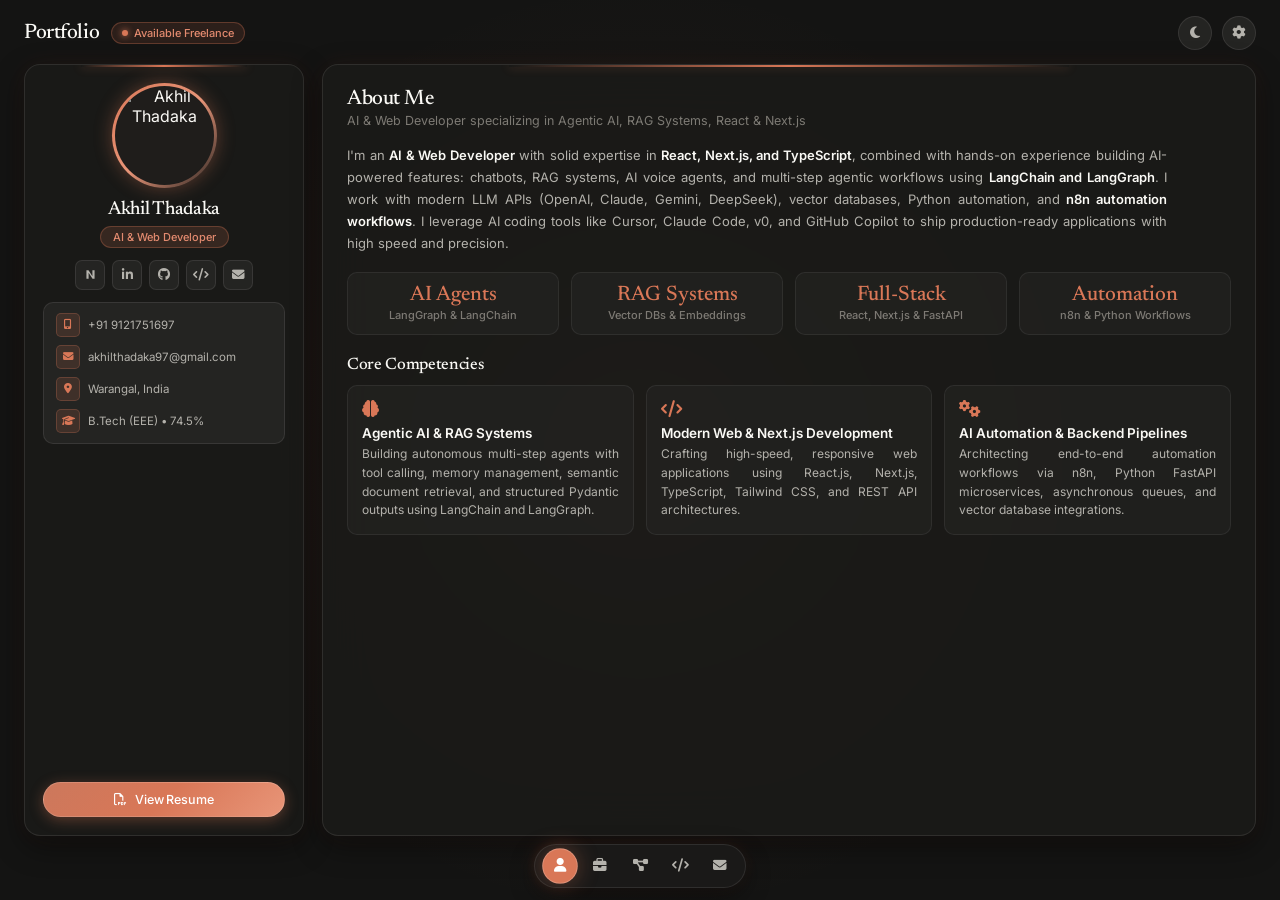
==== commit 47330ef2: "feat: complete modern portfolio with 20 color themes, 20 font families, resume viewer, and justified" ====
--- a/index.html
+++ b/index.html
@@ -6,1752 +6,9 @@
 <title>Akhil Thadaka | AI &amp; Web Developer</title>
 <link rel="preconnect" href="https://fonts.googleapis.com">
 <link rel="preconnect" href="https://fonts.gstatic.com" crossorigin>
-<link href="https://fonts.googleapis.com/css2?family=Inter:wght@400;500;600;700&family=Newsreader:ital,opsz,wght@0,6..72,400;0,6..72,500;0,6..72,600;1,6..72,400&display=swap" rel="stylesheet">
+<link href="https://fonts.googleapis.com/css2?family=Cinzel:wght@500;700&family=DM+Sans:wght@400;500;700&family=Epilogue:wght@400;500;600&family=Fira+Code:wght@400;500;600&family=Fraunces:opsz,wght@9..144,400;9..144,600&family=Inter:wght@400;500;600;700&family=Lora:ital,wght@0,400;0,600;1,400&family=Manrope:wght@400;500;600;700&family=Merriweather:wght@300;400;700&family=Montserrat:wght@400;500;600;700&family=Newsreader:ital,opsz,wght@0,6..72,400;0,6..72,500;0,6..72,600;1,6..72,400&family=Open+Sans:wght@400;500;600&family=Outfit:wght@400;500;600&family=Playfair+Display:wght@500;600;700&family=Plus+Jakarta+Sans:wght@400;500;600;700&family=Poppins:wght@400;500;600&family=Raleway:wght@400;500;600&family=Roboto:wght@400;500;700&family=Space+Grotesk:wght@400;500;600&family=Syne:wght@500;600;700&display=swap" rel="stylesheet">
 <link rel="stylesheet" href="https://cdnjs.cloudflare.com/ajax/libs/font-awesome/6.5.1/css/all.min.css">
-<!-- <link rel="stylesheet" href="style.css"> -->
-  <style>
-    :root {
-  /* Claude Official Color Palette & Aesthetics */
-  --bg-deep: #141413;
-  --bg-base: #1b1b19;
-  --bg-gradient: radial-gradient(circle at 50% 50%, rgba(217, 119, 87, 0.08) 0%, transparent 60%),
-                 #141413;
-  
-  --panel: rgba(27, 27, 25, 0.88);
-  --panel-elevated: #242422;
-  --panel-elevated-hover: #2c2b28;
-  --panel-border: rgba(229, 227, 220, 0.1);
-  --panel-border-hover: rgba(217, 119, 87, 0.5);
-  --panel-glow: 0 10px 30px rgba(0, 0, 0, 0.45), 0 0 25px rgba(217, 119, 87, 0.08);
-
-  /* Claude Iconic Terracotta & Warm Accents */
-  --claude-terracotta: #d97757;
-  --claude-terracotta-hover: #e28a6f;
-  --claude-terracotta-active: #c5684a;
-  --claude-terracotta-soft: rgba(217, 119, 87, 0.15);
-  --claude-terracotta-glow: 0 0 20px rgba(217, 119, 87, 0.35);
-  --claude-shimmer: linear-gradient(135deg, #cc785c 0%, #d97757 50%, #e89578 100%);
-
-  /* Claude Typography & Warm Parchment Tones */
-  --font-serif: 'Newsreader', Georgia, serif;
-  --font-sans: 'Inter', -apple-system, BlinkMacSystemFont, 'Segoe UI', Roboto, sans-serif;
-  
-  --text-primary: #faf9f5;
-  --text-secondary: #b4b2ac;
-  --text-muted: #7d7a74;
-  --text-accent: #d97757;
-  
-  --tile-bg: rgba(36, 36, 34, 0.65);
-  --tile-border: rgba(229, 227, 220, 0.08);
-  --radius: 16px;
-  --radius-sm: 8px;
-  --radius-pill: 9999px;
-  --transition: all 0.22s cubic-bezier(0.16, 1, 0.3, 1);
-}
-
-/* Strict 100vh lock */
-*, *::before, *::after {
-  box-sizing: border-box;
-  margin: 0;
-  padding: 0;
-}
-
-/* Base document styling */
-html, body {
-  width: 100%;
-  font-family: var(--font-sans);
-  background: var(--bg-gradient);
-  background-attachment: fixed;
-  color: var(--text-primary);
-  -webkit-font-smoothing: antialiased;
-}
-
-/* Above 992px: Strict 100vh Desktop Mode */
-@media (min-width: 993px) {
-  html, body {
-    height: 100vh;
-    height: 100dvh;
-    max-height: 100vh;
-    overflow: hidden;
-  }
-  .app-container {
-    height: 100vh;
-    height: 100dvh;
-    max-height: 100vh;
-  }
-  .layout {
-    flex: 1;
-    min-height: 0;
-    height: calc(100% - 52px);
-    display: grid;
-    grid-template-columns: 280px minmax(0, 1fr);
-    gap: 18px;
-    align-items: stretch;
-    width: 100%;
-    box-sizing: border-box;
-  }
-  .profile-card {
-    height: 100%;
-    min-height: 0;
-    overflow-y: auto;
-  }
-  .content-panel {
-    height: 100%;
-    min-height: 0;
-    overflow-y: auto;
-  }
-}
-
-/* Focused 60vh Centered Ambient Glow */
-.bg-ambient {
-  position: fixed;
-  top: 50%;
-  left: 50%;
-  transform: translate(-50%, -50%);
-  width: 70vw;
-  max-width: 850px;
-  height: 60vh;
-  max-height: 60vh;
-  pointer-events: none;
-  z-index: 0;
-  overflow: hidden;
-}
-.ambient-orb {
-  position: absolute;
-  inset: 0;
-  margin: auto;
-  width: 480px;
-  height: 380px;
-  border-radius: 50%;
-  background: radial-gradient(ellipse at center, rgba(217, 119, 87, 0.22) 0%, rgba(204, 120, 92, 0.08) 45%, transparent 70%);
-  filter: blur(70px);
-  animation: pulseGlow 10s ease-in-out infinite alternate;
-}
-@keyframes pulseGlow {
-  0% { transform: scale(0.95); opacity: 0.7; }
-  100% { transform: scale(1.08); opacity: 1; }
-}
-
-/* App container */
-.app-container {
-  position: relative;
-  z-index: 1;
-  height: 100vh;
-  height: 100dvh;
-  max-height: 100vh;
-  display: flex;
-  flex-direction: column;
-  padding: 12px 24px 64px; /* Perfectly symmetric 24px left and right */
-  max-width: 1400px;
-  width: 100%;
-  margin: 0 auto;
-  box-sizing: border-box;
-}
-
-/* ---------- TOPBAR ---------- */
-.topbar {
-  display: flex;
-  align-items: center;
-  justify-content: space-between;
-  height: 42px;
-  flex-shrink: 0;
-  margin-bottom: 10px;
-}
-
-.logo-wrap {
-  display: flex;
-  align-items: center;
-  gap: 12px;
-}
-
-.logo {
-  font-family: var(--font-serif);
-  font-weight: 500;
-  font-size: 21px;
-  letter-spacing: -0.02em;
-  color: var(--text-primary);
-  display: flex;
-  align-items: center;
-  gap: 9px;
-  cursor: pointer;
-}
-.logo-icon {
-  width: 22px;
-  height: 22px;
-  filter: drop-shadow(0 0 8px rgba(217, 119, 87, 0.45));
-  transition: var(--transition);
-}
-.logo:hover .logo-icon {
-  transform: rotate(12deg) scale(1.1);
-}
-
-.status-badge {
-  display: inline-flex;
-  align-items: center;
-  gap: 6px;
-  background: rgba(217, 119, 87, 0.12);
-  border: 1px solid rgba(217, 119, 87, 0.3);
-  color: var(--claude-terracotta-hover);
-  font-size: 11px;
-  font-weight: 500;
-  padding: 3px 10px;
-  border-radius: var(--radius-pill);
-}
-.pulse-dot {
-  width: 6px;
-  height: 6px;
-  border-radius: 50%;
-  background: var(--claude-terracotta);
-  box-shadow: 0 0 6px var(--claude-terracotta);
-  animation: pulseBeacon 2s infinite;
-}
-
-@keyframes pulseBeacon {
-  0%, 100% { opacity: 1; transform: scale(1); }
-  50% { opacity: 0.4; transform: scale(0.85); }
-}
-
-.topbar-actions {
-  display: flex;
-  align-items: center;
-  gap: 10px;
-}
-
-.theme-toggle,
-.settings-btn {
-  width: 34px;
-  height: 34px;
-  border-radius: var(--radius-pill);
-  border: 1px solid var(--panel-border);
-  background: var(--panel-elevated);
-  color: var(--text-secondary);
-  font-size: 13.5px;
-  cursor: pointer;
-  display: flex;
-  align-items: center;
-  justify-content: center;
-  transition: var(--transition);
-}
-.theme-toggle:hover {
-  background: var(--claude-terracotta-soft);
-  color: var(--claude-terracotta);
-  border-color: var(--claude-terracotta);
-  transform: rotate(15deg);
-}
-.settings-btn:hover {
-  background: var(--claude-terracotta-soft);
-  color: var(--claude-terracotta);
-  border-color: var(--claude-terracotta);
-  transform: rotate(45deg);
-}
-
-/* ---------- CENTERED COLOR PALETTES & FONTS SETTINGS MODAL ---------- */
-.color-picker-overlay {
-  position: fixed;
-  inset: 0;
-  background: rgba(12, 11, 10, 0.78);
-  backdrop-filter: blur(8px);
-  -webkit-backdrop-filter: blur(8px);
-  z-index: 1500;
-  display: flex;
-  align-items: center;
-  justify-content: center;
-  padding: 20px;
-  opacity: 0;
-  pointer-events: none;
-  transition: opacity 0.22s cubic-bezier(0.16, 1, 0.3, 1);
-}
-.color-picker-overlay.open {
-  opacity: 1;
-  pointer-events: auto;
-}
-.color-picker-panel {
-  width: 100%;
-  max-width: 620px;
-  max-height: 86vh;
-  background: var(--panel);
-  border: 1px solid var(--panel-border);
-  border-radius: 18px;
-  padding: 24px 28px; /* Balanced, generous left & right padding */
-  box-sizing: border-box;
-  box-shadow: 0 24px 60px rgba(0, 0, 0, 0.65), var(--panel-glow);
-  backdrop-filter: blur(24px);
-  -webkit-backdrop-filter: blur(24px);
-  overflow-y: auto;
-  transform: translateY(12px) scale(0.97);
-  transition: transform 0.22s cubic-bezier(0.16, 1, 0.3, 1);
-}
-.color-picker-overlay.open .color-picker-panel {
-  transform: translateY(0) scale(1);
-}
-.color-picker-panel::-webkit-scrollbar {
-  width: 5px;
-}
-.color-picker-panel::-webkit-scrollbar-thumb {
-  background: var(--claude-terracotta);
-  border-radius: 4px;
-}
-.color-picker-header {
-  display: flex;
-  align-items: center;
-  justify-content: space-between;
-  margin-bottom: 12px;
-}
-.color-picker-title {
-  display: flex;
-  align-items: center;
-  gap: 8px;
-  font-family: var(--font-serif);
-  font-size: 17px;
-  font-weight: 600;
-  color: var(--text-primary);
-}
-.color-picker-title i {
-  color: var(--claude-terracotta);
-  font-size: 15px;
-}
-.close-picker-btn {
-  background: transparent;
-  border: none;
-  color: var(--text-muted);
-  font-size: 20px;
-  cursor: pointer;
-  line-height: 1;
-  padding: 4px;
-  transition: var(--transition);
-}
-.close-picker-btn:hover {
-  color: var(--claude-terracotta);
-}
-
-/* Settings Tabs Switcher (Colors vs Fonts) */
-.settings-tabs-nav {
-  display: flex;
-  gap: 8px;
-  margin-bottom: 14px;
-  border-bottom: 1px solid var(--panel-border);
-  padding-bottom: 10px;
-}
-.settings-tab-btn {
-  display: flex;
-  align-items: center;
-  gap: 6px;
-  padding: 6px 14px;
-  border-radius: var(--radius-pill);
-  background: var(--panel-elevated);
-  border: 1px solid var(--panel-border);
-  color: var(--text-secondary);
-  font-size: 12px;
-  font-weight: 500;
-  cursor: pointer;
-  transition: var(--transition);
-}
-.settings-tab-btn:hover {
-  color: var(--text-primary);
-  border-color: var(--claude-terracotta);
-}
-.settings-tab-btn.active {
-  background: var(--claude-terracotta);
-  color: #ffffff;
-  border-color: transparent;
-  box-shadow: 0 2px 10px rgba(217, 119, 87, 0.35);
-}
-
-.settings-tab-pane {
-  display: none;
-}
-.settings-tab-pane.active {
-  display: block;
-}
-
-.color-picker-sub {
-  font-size: 12px;
-  color: var(--text-muted);
-  line-height: 1.5;
-  margin-bottom: 14px;
-}
-
-/* Auto-responsive grid columns based on screen width */
-.palettes-grid {
-  display: grid;
-  grid-template-columns: repeat(auto-fill, minmax(78px, 1fr));
-  gap: 14px 10px;
-  width: 100%;
-  box-sizing: border-box;
-  justify-items: center;
-}
-.palette-swatch {
-  display: flex;
-  flex-direction: column;
-  align-items: center;
-  gap: 6px;
-  background: transparent;
-  border: none;
-  cursor: pointer;
-  padding: 6px 4px;
-  border-radius: 10px;
-  transition: var(--transition);
-  width: 100%;
-  max-width: 84px;
-  box-sizing: border-box;
-}
-.palette-swatch:hover {
-  transform: translateY(-2px);
-  background: var(--panel-elevated);
-}
-.swatch-circle {
-  width: 36px;
-  height: 36px;
-  border-radius: 50%;
-  border: 2px solid transparent;
-  display: flex;
-  align-items: center;
-  justify-content: center;
-  box-shadow: 0 3px 10px rgba(0, 0, 0, 0.35);
-  transition: var(--transition);
-  position: relative;
-  flex-shrink: 0;
-}
-.palette-swatch:hover .swatch-circle {
-  transform: scale(1.1);
-}
-.palette-swatch.active .swatch-circle {
-  border-color: #ffffff;
-  transform: scale(1.14);
-  box-shadow: 0 0 16px currentColor;
-}
-.palette-swatch.active .swatch-circle::after {
-  content: '✓';
-  color: #ffffff;
-  font-size: 14px;
-  font-weight: bold;
-  text-shadow: 0 1px 3px rgba(0,0,0,0.7);
-}
-.swatch-name {
-  font-size: 10.5px;
-  color: var(--text-secondary);
-  font-weight: 500;
-  text-align: center;
-  white-space: nowrap;
-  overflow: hidden;
-  text-overflow: ellipsis;
-  max-width: 100%;
-}
-.palette-swatch.active .swatch-name {
-  color: var(--claude-terracotta);
-  font-weight: 600;
-}
-
-/* ---------- 20 FONT FAMILIES GRID ---------- */
-.fonts-grid {
-  display: grid;
-  grid-template-columns: repeat(auto-fill, minmax(125px, 1fr));
-  gap: 10px;
-  width: 100%;
-  box-sizing: border-box;
-}
-.font-card-btn {
-  display: flex;
-  flex-direction: column;
-  align-items: flex-start;
-  justify-content: center;
-  gap: 3px;
-  padding: 9px 12px;
-  border-radius: 10px;
-  background: var(--tile-bg);
-  border: 1px solid var(--tile-border);
-  cursor: pointer;
-  transition: var(--transition);
-  text-align: left;
-  width: 100%;
-  box-sizing: border-box;
-}
-.font-card-btn:hover {
-  transform: translateY(-2px);
-  border-color: var(--claude-terracotta);
-  background: var(--panel-elevated);
-}
-.font-card-btn.active {
-  border-color: var(--claude-terracotta);
-  background: var(--claude-terracotta-soft);
-  box-shadow: 0 0 14px rgba(217, 119, 87, 0.28);
-}
-.font-card-name {
-  font-size: 12.5px;
-  font-weight: 600;
-  color: var(--text-primary);
-  white-space: nowrap;
-  overflow: hidden;
-  text-overflow: ellipsis;
-  max-width: 100%;
-}
-.font-card-badge {
-  font-size: 9.5px;
-  color: var(--claude-terracotta);
-  font-weight: 500;
-}
-.font-card-sample {
-  font-size: 11px;
-  color: var(--text-muted);
-  white-space: nowrap;
-  overflow: hidden;
-  text-overflow: ellipsis;
-  max-width: 100%;
-}
-
-/* ---------- RESUME MODAL VIEWER ---------- */
-.modal-overlay {
-  position: fixed;
-  inset: 0;
-  background: rgba(12, 11, 10, 0.78);
-  backdrop-filter: blur(8px);
-  -webkit-backdrop-filter: blur(8px);
-  z-index: 2000;
-  display: flex;
-  align-items: center;
-  justify-content: center;
-  padding: 20px;
-  opacity: 0;
-  pointer-events: none;
-  transition: opacity 0.22s cubic-bezier(0.16, 1, 0.3, 1);
-}
-.modal-overlay.open {
-  opacity: 1;
-  pointer-events: auto;
-}
-.modal-card {
-  width: 100%;
-  max-width: 820px;
-  max-height: 88vh;
-  background: var(--panel);
-  border: 1px solid var(--panel-border);
-  border-radius: 16px;
-  display: flex;
-  flex-direction: column;
-  overflow: hidden;
-  box-shadow: 0 24px 60px rgba(0, 0, 0, 0.65), var(--panel-glow);
-  transform: translateY(14px) scale(0.97);
-  transition: transform 0.22s cubic-bezier(0.16, 1, 0.3, 1);
-}
-.modal-overlay.open .modal-card {
-  transform: translateY(0) scale(1);
-}
-.modal-header {
-  padding: 14px 20px;
-  border-bottom: 1px solid var(--panel-border);
-  display: flex;
-  align-items: center;
-  justify-content: space-between;
-  background: var(--panel-elevated);
-}
-.modal-title {
-  display: flex;
-  align-items: center;
-  gap: 8px;
-  font-family: var(--font-serif);
-  font-size: 17px;
-  font-weight: 600;
-  color: var(--text-primary);
-}
-.modal-title i {
-  color: var(--claude-terracotta);
-}
-.modal-actions {
-  display: flex;
-  align-items: center;
-  gap: 8px;
-}
-.modal-btn {
-  padding: 6px 12px;
-  border-radius: var(--radius-pill);
-  font-size: 11.5px;
-  font-weight: 500;
-  display: inline-flex;
-  align-items: center;
-  gap: 5px;
-  cursor: pointer;
-  border: 1px solid var(--panel-border);
-  background: var(--panel);
-  color: var(--text-secondary);
-  transition: var(--transition);
-}
-.modal-btn:hover {
-  color: var(--text-primary);
-  border-color: var(--claude-terracotta);
-  background: var(--claude-terracotta-soft);
-}
-.modal-btn.primary {
-  background: var(--claude-terracotta);
-  color: #ffffff;
-  border-color: transparent;
-}
-.modal-btn.primary:hover {
-  background: var(--claude-terracotta-hover);
-}
-.close-modal-btn {
-  background: transparent;
-  border: none;
-  color: var(--text-muted);
-  font-size: 20px;
-  cursor: pointer;
-  line-height: 1;
-  padding: 4px 6px;
-  transition: var(--transition);
-}
-.close-modal-btn:hover {
-  color: var(--claude-terracotta);
-}
-
-.modal-body {
-  padding: 24px 28px;
-  overflow-y: auto;
-  line-height: 1.6;
-  font-size: 13px;
-  color: var(--text-secondary);
-}
-.modal-body::-webkit-scrollbar {
-  width: 5px;
-}
-.modal-body::-webkit-scrollbar-thumb {
-  background: var(--claude-terracotta);
-  border-radius: 4px;
-}
-.resume-paper {
-  background: var(--tile-bg);
-  border: 1px solid var(--tile-border);
-  border-radius: 12px;
-  padding: 24px;
-}
-.resume-head {
-  text-align: center;
-  padding-bottom: 16px;
-  border-bottom: 1px solid var(--panel-border);
-  margin-bottom: 16px;
-}
-.resume-head h2 {
-  font-family: var(--font-serif);
-  font-size: 22px;
-  font-weight: 600;
-  color: var(--text-primary);
-  margin-bottom: 4px;
-}
-.resume-head .resume-role {
-  font-size: 12.5px;
-  color: var(--claude-terracotta);
-  font-weight: 500;
-  margin-bottom: 6px;
-}
-.resume-contacts {
-  display: flex;
-  flex-wrap: wrap;
-  justify-content: center;
-  gap: 12px;
-  font-size: 11.5px;
-  color: var(--text-muted);
-}
-.resume-sec {
-  margin-bottom: 16px;
-}
-.resume-sec h3 {
-  font-family: var(--font-serif);
-  font-size: 14.5px;
-  font-weight: 600;
-  color: var(--text-primary);
-  border-bottom: 1px solid rgba(217, 119, 87, 0.3);
-  padding-bottom: 3px;
-  margin-bottom: 8px;
-  display: flex;
-  align-items: center;
-  gap: 6px;
-}
-.resume-sec h3 i {
-  font-size: 12px;
-  color: var(--claude-terracotta);
-}
-.resume-exp-item {
-  margin-bottom: 10px;
-}
-.resume-exp-title {
-  display: flex;
-  justify-content: space-between;
-  font-weight: 600;
-  color: var(--text-primary);
-  font-size: 12.5px;
-}
-.resume-exp-date {
-  color: var(--claude-terracotta);
-  font-size: 11px;
-}
-.resume-sec p {
-  text-align: justify;
-  text-justify: inter-word;
-}
-.resume-bullets {
-  padding-left: 16px;
-  margin-top: 4px;
-  font-size: 12px;
-  color: var(--text-secondary);
-}
-.resume-bullets li {
-  margin-bottom: 3px;
-  text-align: justify;
-  text-justify: inter-word;
-}
-/* ---------- PRINT STYLES FOR RESUME PDF ---------- */
-@media print {
-  body * {
-    visibility: hidden;
-  }
-  .modal-overlay,
-  .modal-overlay * {
-    visibility: visible;
-  }
-  .modal-overlay {
-    position: absolute;
-    inset: 0;
-    background: #ffffff !important;
-    padding: 0;
-    opacity: 1 !important;
-    pointer-events: auto !important;
-  }
-  .modal-card {
-    border: none !important;
-    box-shadow: none !important;
-    max-height: none !important;
-    max-width: 100% !important;
-    background: #ffffff !important;
-  }
-  .modal-header,
-  .bottom-dock,
-  .topbar,
-  .bg-ambient {
-    display: none !important;
-  }
-  .modal-body {
-    padding: 20px !important;
-  }
-  .resume-paper {
-    background: transparent !important;
-    border: none !important;
-    color: #111111 !important;
-  }
-  .resume-head h2,
-  .resume-sec h3,
-  .resume-exp-title {
-    color: #111111 !important;
-  }
-}
-
-/* ---------- 2-COLUMN 100VH LAYOUT ---------- */
-.layout {
-  flex: 1;
-  min-height: 0; /* Keeps strictly within 100vh */
-  display: grid;
-  grid-template-columns: 280px minmax(0, 1fr);
-  gap: 18px;
-  align-items: stretch;
-  width: 100%;
-  box-sizing: border-box;
-}
-
-/* ---------- LEFT PROFILE CARD ---------- */
-.profile-card {
-  height: 100%;
-  min-height: 0;
-  background: var(--panel);
-  border: 1px solid var(--panel-border);
-  border-radius: var(--radius);
-  padding: 18px;
-  box-sizing: border-box;
-  width: 100%;
-  display: flex;
-  flex-direction: column;
-  align-items: center;
-  text-align: center;
-  backdrop-filter: blur(24px);
-  -webkit-backdrop-filter: blur(24px);
-  box-shadow: var(--panel-glow);
-  position: relative;
-  overflow-y: auto;
-  scrollbar-width: none;
-}
-.profile-card::-webkit-scrollbar { display: none; }
-
-.profile-card::before,
-.content-panel::before {
-  content: '';
-  position: absolute;
-  top: 0;
-  left: 20%;
-  right: 20%;
-  height: 2px;
-  background: linear-gradient(90deg, transparent, var(--claude-terracotta), transparent);
-  box-shadow: 0 0 10px rgba(217, 119, 87, 0.4);
-  pointer-events: none;
-}
-
-.avatar-wrap {
-  width: 105px;
-  height: 105px;
-  border-radius: 50%;
-  padding: 3px;
-  background: linear-gradient(135deg, var(--claude-terracotta), #e89578, #2a2522);
-  box-shadow: 0 0 18px rgba(217, 119, 87, 0.35);
-  margin-bottom: 10px;
-  position: relative;
-  cursor: pointer;
-}
-
-.avatar {
-  width: 100%;
-  height: 100%;
-  border-radius: 50%;
-  object-fit: cover;
-  display: block;
-  background: #1f1d1b;
-}
-
-/* Scaled down, refined title & name text */
-.name {
-  font-family: var(--font-serif);
-  font-size: 19px;
-  font-weight: 500;
-  letter-spacing: -0.015em;
-  color: var(--text-primary);
-  margin-bottom: 4px;
-  line-height: 1.25;
-}
-
-.role-badge {
-  background: var(--claude-terracotta-soft);
-  border: 1px solid rgba(217, 119, 87, 0.3);
-  color: var(--claude-terracotta-hover);
-  font-size: 11px;
-  font-weight: 500;
-  padding: 3px 12px;
-  border-radius: var(--radius-pill);
-  margin-bottom: 12px;
-}
-
-.socials {
-  display: flex;
-  gap: 7px;
-  margin-bottom: 12px;
-  flex-wrap: wrap;
-  justify-content: center;
-}
-.socials a {
-  width: 30px;
-  height: 30px;
-  border-radius: 7px;
-  background: var(--panel-elevated);
-  border: 1px solid var(--panel-border);
-  display: flex;
-  align-items: center;
-  justify-content: center;
-  color: var(--text-secondary);
-  text-decoration: none;
-  font-size: 12.5px;
-  transition: var(--transition);
-  cursor: pointer;
-}
-.socials a:hover {
-  background: var(--claude-terracotta);
-  color: #ffffff;
-  border-color: var(--claude-terracotta);
-  box-shadow: var(--claude-terracotta-glow);
-  transform: translateY(-2px);
-}
-.socials a svg {
-  transition: var(--transition);
-}
-
-.contact-box {
-  width: 100%;
-  background: var(--panel-elevated);
-  border: 1px solid var(--panel-border);
-  border-radius: 10px;
-  padding: 10px 12px;
-  display: flex;
-  flex-direction: column;
-  gap: 8px;
-  margin-bottom: 12px;
-}
-
-.contact-row {
-  display: flex;
-  align-items: center;
-  gap: 8px;
-  font-size: 11.5px;
-  color: var(--text-secondary);
-  text-align: left;
-  cursor: pointer;
-  transition: var(--transition);
-}
-.contact-row:hover {
-  color: var(--text-primary);
-}
-.contact-row span:last-child {
-  overflow: hidden;
-  text-overflow: ellipsis;
-  white-space: nowrap;
-}
-
-.icon-chip {
-  width: 24px;
-  height: 24px;
-  min-width: 24px;
-  border-radius: 5px;
-  background: var(--claude-terracotta-soft);
-  border: 1px solid rgba(217, 119, 87, 0.25);
-  display: flex;
-  align-items: center;
-  justify-content: center;
-  font-size: 10.5px;
-  color: var(--claude-terracotta);
-}
-
-.resume-btn {
-  width: 100%;
-  padding: 9px 14px;
-  border-radius: var(--radius-pill);
-  border: 1px solid rgba(255, 255, 255, 0.15);
-  background: var(--claude-shimmer);
-  color: #ffffff;
-  font-family: var(--font-sans);
-  font-weight: 500;
-  font-size: 12.5px;
-  letter-spacing: -0.01em;
-  cursor: pointer;
-  position: relative;
-  overflow: hidden;
-  box-shadow: 0 3px 14px rgba(217, 119, 87, 0.35);
-  transition: var(--transition);
-  margin-top: auto;
-}
-.resume-btn::after {
-  content: '';
-  position: absolute;
-  top: -50%;
-  left: -80%;
-  width: 50%;
-  height: 200%;
-  background: linear-gradient(90deg, transparent, rgba(255, 255, 255, 0.3), transparent);
-  transform: rotate(25deg);
-  animation: shineLight 3.8s infinite ease-in-out;
-}
-@keyframes shineLight {
-  0% { left: -80%; }
-  35%, 100% { left: 140%; }
-}
-.resume-btn:hover {
-  transform: translateY(-2px);
-  box-shadow: 0 5px 20px rgba(217, 119, 87, 0.55);
-}
-
-/* ---------- CENTER CONTENT PANEL ---------- */
-.content-panel {
-  height: 100%;
-  min-height: 0;
-  background: var(--panel);
-  border: 1px solid var(--panel-border);
-  border-radius: var(--radius);
-  padding: 24px; /* Perfectly equal 24px left and right padding */
-  box-sizing: border-box;
-  backdrop-filter: blur(24px);
-  -webkit-backdrop-filter: blur(24px);
-  box-shadow: var(--panel-glow);
-  position: relative;
-  overflow-y: auto;
-  overflow-x: hidden;
-  scrollbar-width: thin;
-  scrollbar-color: var(--claude-terracotta) transparent;
-}
-
-/* Custom scrollbar */
-.content-panel::-webkit-scrollbar {
-  width: 5px;
-}
-.content-panel::-webkit-scrollbar-track {
-  background: rgba(255, 255, 255, 0.02);
-  border-radius: 4px;
-}
-.content-panel::-webkit-scrollbar-thumb {
-  background: var(--claude-terracotta);
-  border-radius: 4px;
-}
-
-/* Page transitions */
-.page {
-  animation: fadeIn 0.25s cubic-bezier(0.16, 1, 0.3, 1) forwards;
-}
-@keyframes fadeIn {
-  from { opacity: 0; transform: translateY(6px); }
-  to { opacity: 1; transform: translateY(0); }
-}
-.hidden { display: none !important; }
-
-.panel-header {
-  margin-bottom: 16px;
-}
-/* Scaled down, refined title & subtitle */
-.panel-title {
-  font-family: var(--font-serif);
-  font-size: 21px;
-  font-weight: 500;
-  letter-spacing: -0.02em;
-  color: var(--text-primary);
-  margin-bottom: 3px;
-}
-.panel-subtitle {
-  font-size: 12.5px;
-  color: var(--text-muted);
-}
-.panel-title.sub {
-  margin-top: 22px;
-  margin-bottom: 12px;
-  font-size: 16.5px;
-}
-
-.about-text {
-  color: var(--text-secondary);
-  line-height: 1.7;
-  font-size: 13px;
-  margin-bottom: 18px;
-  max-width: 820px;
-  text-align: justify;
-  text-justify: inter-word;
-  hyphens: auto;
-}
-.about-text strong {
-  color: var(--text-primary);
-  font-weight: 600;
-}
-
-/* Stats Highlight Cards */
-.about-stats {
-  display: grid;
-  grid-template-columns: repeat(auto-fit, minmax(130px, 1fr));
-  gap: 12px;
-  margin-bottom: 20px;
-}
-.stat-card {
-  background: var(--tile-bg);
-  border: 1px solid var(--tile-border);
-  border-radius: 10px;
-  padding: 12px 10px;
-  text-align: center;
-  transition: var(--transition);
-  cursor: pointer;
-}
-.stat-card:hover {
-  transform: translateY(-2px);
-  border-color: var(--panel-border-hover);
-  background: var(--panel-elevated-hover);
-}
-.stat-num {
-  font-family: var(--font-serif);
-  font-size: 21px;
-  font-weight: 500;
-  color: var(--claude-terracotta);
-  margin-bottom: 2px;
-}
-.stat-label {
-  font-size: 11px;
-  color: var(--text-muted);
-  font-weight: 500;
-}
-
-/* Services */
-.service-grid {
-  display: grid;
-  grid-template-columns: repeat(auto-fit, minmax(210px, 1fr));
-  gap: 12px;
-}
-.service-card {
-  background: var(--tile-bg);
-  border: 1px solid var(--tile-border);
-  border-radius: 10px;
-  padding: 14px;
-  transition: var(--transition);
-  cursor: pointer;
-}
-.service-card:hover {
-  transform: translateY(-2px);
-  border-color: var(--panel-border-hover);
-  background: var(--panel-elevated-hover);
-}
-.service-card i {
-  font-size: 17px;
-  color: var(--claude-terracotta);
-  margin-bottom: 8px;
-  display: block;
-}
-.service-card h4 {
-  font-size: 13.5px;
-  font-weight: 600;
-  margin-bottom: 4px;
-  color: var(--text-primary);
-}
-.service-card p {
-  font-size: 12px;
-  color: var(--text-secondary);
-  line-height: 1.55;
-  text-align: justify;
-  text-justify: inter-word;
-}
-
-/* ---------- SKILLS GRID ---------- */
-.skills-grid {
-  display: grid;
-  grid-template-columns: repeat(auto-fill, minmax(84px, 1fr));
-  gap: 12px;
-}
-.skill-tile {
-  display: flex;
-  flex-direction: column;
-  align-items: center;
-  gap: 8px;
-  padding: 12px 6px;
-  background: var(--tile-bg);
-  border: 1px solid var(--tile-border);
-  border-radius: 10px;
-  cursor: pointer;
-  transition: var(--transition);
-}
-.skill-tile:hover {
-  transform: translateY(-3px);
-  border-color: var(--panel-border-hover);
-  background: var(--panel-elevated-hover);
-  box-shadow: 0 4px 16px rgba(0, 0, 0, 0.25);
-}
-.skill-tile img, .skill-tile .tool-icon {
-  width: 36px;
-  height: 36px;
-  object-fit: contain;
-  transition: var(--transition);
-}
-.skill-tile:hover img, .skill-tile:hover .tool-icon {
-  transform: scale(1.08);
-}
-.skill-tile .tool-icon {
-  display: flex;
-  align-items: center;
-  justify-content: center;
-  font-size: 22px;
-}
-.skill-tile img.invert {
-  filter: invert(1);
-}
-.skill-tile span {
-  font-size: 11px;
-  font-weight: 500;
-  color: var(--text-secondary);
-  text-align: center;
-}
-.skill-tile:hover span {
-  color: var(--text-primary);
-}
-
-/* ---------- EXPERIENCE (TIMELINE) ---------- */
-.exp-timeline {
-  display: flex;
-  flex-direction: column;
-  gap: 14px;
-  position: relative;
-  padding-left: 18px;
-  border-left: 1.5px solid rgba(217, 119, 87, 0.3);
-  margin-left: 6px;
-}
-.exp-item {
-  position: relative;
-  background: var(--tile-bg);
-  border: 1px solid var(--tile-border);
-  border-radius: 10px;
-  padding: 14px 16px;
-  transition: var(--transition);
-  cursor: pointer;
-}
-.exp-item::before {
-  content: '';
-  position: absolute;
-  left: -23px;
-  top: 17px;
-  width: 8px;
-  height: 8px;
-  border-radius: 50%;
-  background: var(--claude-terracotta);
-  border: 2px solid var(--bg-deep);
-}
-.exp-item:hover {
-  border-color: var(--panel-border-hover);
-  transform: translateX(3px);
-}
-.exp-item-header {
-  display: flex;
-  justify-content: space-between;
-  align-items: center;
-  margin-bottom: 4px;
-  flex-wrap: wrap;
-  gap: 6px;
-}
-.exp-item h3 {
-  font-size: 14px;
-  font-weight: 600;
-  color: var(--text-primary);
-}
-.exp-date {
-  font-size: 11px;
-  color: var(--claude-terracotta-hover);
-  background: var(--claude-terracotta-soft);
-  padding: 2px 8px;
-  border-radius: var(--radius-pill);
-  font-weight: 500;
-}
-.exp-item p {
-  color: var(--text-secondary);
-  font-size: 12.5px;
-  line-height: 1.6;
-  text-align: justify;
-  text-justify: inter-word;
-}
-
-/* ---------- PROJECTS GRID WITH DIRECT LINKS ---------- */
-.project-grid {
-  display: grid;
-  grid-template-columns: repeat(auto-fit, minmax(250px, 1fr));
-  gap: 16px;
-  width: 100%;
-  box-sizing: border-box;
-}
-.project-card {
-  background: var(--tile-bg);
-  border: 1px solid var(--tile-border);
-  border-radius: 12px;
-  padding: 18px; /* Perfectly equal 18px on all 4 sides */
-  display: flex;
-  flex-direction: column;
-  transition: var(--transition);
-  cursor: pointer;
-  min-width: 0;
-  width: 100%;
-  box-sizing: border-box;
-}
-.project-card:hover {
-  transform: translateY(-3px);
-  border-color: var(--panel-border-hover);
-  box-shadow: 0 8px 24px rgba(0, 0, 0, 0.25);
-}
-.project-card-top {
-  display: flex;
-  align-items: center;
-  justify-content: space-between;
-  margin-bottom: 10px;
-}
-.project-icon {
-  width: 32px;
-  height: 32px;
-  border-radius: 8px;
-  background: var(--claude-terracotta-soft);
-  color: var(--claude-terracotta);
-  display: flex;
-  align-items: center;
-  justify-content: center;
-  font-size: 14px;
-}
-.project-links {
-  display: flex;
-  gap: 8px;
-}
-.project-links a {
-  color: var(--text-muted);
-  font-size: 13px;
-  transition: var(--transition);
-  cursor: pointer;
-}
-.project-links a:hover {
-  color: var(--claude-terracotta);
-  transform: scale(1.15);
-}
-.project-card h3 {
-  font-size: 14.5px;
-  font-weight: 600;
-  margin-bottom: 4px;
-  color: var(--text-primary);
-}
-.project-card p {
-  font-size: 12px;
-  color: var(--text-secondary);
-  line-height: 1.55;
-  margin-bottom: 12px;
-  flex: 1;
-  text-align: justify;
-  text-justify: inter-word;
-}
-.project-tags {
-  display: flex;
-  flex-wrap: wrap;
-  gap: 6px;
-  margin-bottom: 14px;
-}
-.project-tags span {
-  font-size: 10px;
-  padding: 3px 8px;
-  border-radius: 5px;
-  background: var(--panel-elevated);
-  border: 1px solid var(--panel-border);
-  color: var(--text-secondary);
-  font-weight: 500;
-}
-
-/* Explicit Project Action Links inside card */
-.project-actions {
-  display: grid;
-  grid-template-columns: 1fr 1fr;
-  gap: 10px;
-  margin-top: auto;
-  width: 100%;
-  box-sizing: border-box;
-}
-.project-btn {
-  display: inline-flex;
-  align-items: center;
-  justify-content: center;
-  gap: 6px;
-  padding: 8px 10px;
-  border-radius: 8px;
-  font-size: 11.5px;
-  font-weight: 500;
-  text-decoration: none;
-  cursor: pointer;
-  transition: var(--transition);
-  width: 100%;
-  box-sizing: border-box;
-}
-.project-btn.primary {
-  background: var(--claude-terracotta);
-  color: #ffffff;
-  border: 1px solid transparent;
-}
-.project-btn.primary:hover {
-  background: var(--claude-terracotta-hover);
-  box-shadow: 0 2px 10px rgba(217, 119, 87, 0.4);
-}
-.project-btn.secondary {
-  background: var(--panel-elevated);
-  color: var(--text-secondary);
-  border: 1px solid var(--panel-border);
-}
-.project-btn.secondary:hover {
-  color: var(--text-primary);
-  border-color: var(--claude-terracotta);
-}
-
-/* ---------- CONTACT SECTION & REAL EMAIL SUBMIT ---------- */
-.contact-container {
-  display: grid;
-  grid-template-columns: 1fr 1fr;
-  gap: 18px;
-}
-.contact-form {
-  display: flex;
-  flex-direction: column;
-  gap: 10px;
-}
-.form-group {
-  display: flex;
-  flex-direction: column;
-  gap: 5px;
-}
-.form-group label {
-  font-size: 11.5px;
-  color: var(--text-secondary);
-  font-weight: 500;
-}
-.form-group input,
-.form-group textarea {
-  background: var(--tile-bg);
-  border: 1px solid var(--tile-border);
-  border-radius: 7px;
-  padding: 8px 12px;
-  color: var(--text-primary);
-  font-family: inherit;
-  font-size: 12.5px;
-  outline: none;
-  transition: var(--transition);
-}
-.form-group input:focus,
-.form-group textarea:focus {
-  border-color: var(--claude-terracotta);
-  background: var(--panel-elevated);
-  box-shadow: 0 0 10px rgba(217, 119, 87, 0.25);
-}
-.send-btn {
-  padding: 9px 18px;
-  border-radius: var(--radius-pill);
-  border: none;
-  background: var(--claude-shimmer);
-  color: #ffffff;
-  font-weight: 500;
-  font-size: 12.5px;
-  cursor: pointer;
-  display: inline-flex;
-  align-items: center;
-  justify-content: center;
-  gap: 7px;
-  box-shadow: 0 3px 14px rgba(217, 119, 87, 0.35);
-  transition: var(--transition);
-}
-.send-btn:hover {
-  transform: translateY(-2px);
-  box-shadow: 0 5px 18px rgba(217, 119, 87, 0.5);
-}
-.send-btn:disabled {
-  opacity: 0.65;
-  cursor: not-allowed;
-}
-
-.form-status {
-  font-size: 11.5px;
-  margin-top: 4px;
-  min-height: 18px;
-  line-height: 1.4;
-}
-.form-status.success { color: #4ade80; }
-.form-status.info { color: var(--claude-terracotta-hover); }
-.form-status.error { color: #f87171; }
-
-/* ---------- FLOATING BOTTOM DOCK WITH SMALLER ICONS ---------- */
-.bottom-dock {
-  position: fixed;
-  bottom: 12px;
-  left: 50%;
-  transform: translateX(-50%);
-  z-index: 100;
-  display: flex;
-  align-items: center;
-  gap: 6px;
-  padding: 4px 8px;
-  background: rgba(28, 27, 25, 0.92);
-  backdrop-filter: blur(20px);
-  -webkit-backdrop-filter: blur(20px);
-  border: 1px solid var(--panel-border);
-  border-radius: var(--radius-pill);
-  box-shadow: 0 8px 24px rgba(0, 0, 0, 0.45), 0 0 16px rgba(217, 119, 87, 0.1);
-}
-
-.dock-item {
-  position: relative;
-  width: 34px;
-  height: 34px;
-  border-radius: 50%;
-  border: 1px solid transparent;
-  background: transparent;
-  color: var(--text-secondary);
-  display: flex;
-  align-items: center;
-  justify-content: center;
-  font-size: 13.5px;
-  cursor: pointer;
-  transition: var(--transition);
-}
-.dock-item:hover {
-  color: var(--text-primary);
-  background: var(--claude-terracotta-soft);
-  border-color: rgba(217, 119, 87, 0.3);
-  transform: translateY(-2px);
-}
-.dock-item.active {
-  background: var(--claude-terracotta);
-  color: #ffffff;
-  border-color: rgba(255, 255, 255, 0.2);
-  box-shadow: var(--claude-terracotta-glow);
-  transform: scale(1.05);
-}
-
-/* Tooltip on hover */
-.dock-tooltip {
-  position: absolute;
-  bottom: calc(100% + 8px);
-  left: 50%;
-  transform: translateX(-50%) translateY(4px);
-  background: #282725;
-  color: var(--text-primary);
-  border: 1px solid rgba(229, 227, 220, 0.12);
-  border-radius: 6px;
-  padding: 4px 9px;
-  font-family: var(--font-sans);
-  font-size: 10.5px;
-  font-weight: 500;
-  white-space: nowrap;
-  pointer-events: none;
-  opacity: 0;
-  box-shadow: 0 4px 14px rgba(0, 0, 0, 0.4);
-  transition: opacity 0.16s cubic-bezier(0.16, 1, 0.3, 1), transform 0.16s cubic-bezier(0.16, 1, 0.3, 1);
-}
-.dock-tooltip::after {
-  content: '';
-  position: absolute;
-  top: 100%;
-  left: 50%;
-  transform: translateX(-50%);
-  border-width: 4px;
-  border-style: solid;
-  border-color: #282725 transparent transparent transparent;
-}
-.dock-item:hover .dock-tooltip {
-  opacity: 1;
-  transform: translateX(-50%) translateY(0);
-}
-
-/* ---------- CLAUDE LIGHT MODE WITH CRISP CARD CONTRAST ---------- */
-body.light-mode {
-  --bg-deep: #ebe7de;
-  --bg-base: #f4f0e7;
-  --bg-gradient: radial-gradient(circle at 50% 50%, rgba(217, 119, 87, 0.09) 0%, transparent 65%),
-                 #ebe7de;
-  --panel: #ffffff;
-  --panel-elevated: #f4f0e6;
-  --panel-elevated-hover: #eae5d9;
-  --panel-border: #d4cec0;
-  --panel-border-hover: rgba(204, 120, 92, 0.65);
-  
-  --claude-terracotta: #cc785c;
-  --claude-terracotta-hover: #b86448;
-  --claude-terracotta-soft: rgba(204, 120, 92, 0.12);
-  --claude-terracotta-glow: 0 4px 16px rgba(204, 120, 92, 0.28);
-  --claude-shimmer: linear-gradient(135deg, #cc785c 0%, #d97757 100%);
-  
-  --text-primary: #181716;
-  --text-secondary: #484540;
-  --text-muted: #78736a;
-  
-  --tile-bg: #fbf9f4;
-  --tile-border: #dad4c6;
-  --panel-glow: 0 10px 30px rgba(40, 30, 20, 0.08), 0 2px 8px rgba(0, 0, 0, 0.04);
-}
-
-/* Distinct card elevation & crisp boundaries in Light Mode */
-body.light-mode .project-card,
-body.light-mode .service-card,
-body.light-mode .stat-card,
-body.light-mode .exp-item,
-body.light-mode .skill-tile,
-body.light-mode .contact-box,
-body.light-mode .form-group input,
-body.light-mode .form-group textarea {
-  background: #ffffff;
-  border: 1px solid #dcd6c8;
-  box-shadow: 0 2px 8px rgba(0, 0, 0, 0.04);
-}
-
-body.light-mode .project-card:hover,
-body.light-mode .service-card:hover,
-body.light-mode .stat-card:hover,
-body.light-mode .exp-item:hover,
-body.light-mode .skill-tile:hover {
-  background: #ffffff;
-  border-color: var(--claude-terracotta);
-  box-shadow: 0 8px 24px rgba(204, 120, 92, 0.18), 0 2px 6px rgba(0, 0, 0, 0.06);
-}
-
-body.light-mode .project-tags span {
-  background: #f4f0e6;
-  border: 1px solid #dcd6c8;
-  color: #484540;
-}
-
-body.light-mode .project-btn.secondary {
-  background: #f7f4ec;
-  border-color: #d6d0c2;
-  color: #383530;
-}
-body.light-mode .project-btn.secondary:hover {
-  background: #ebe5d8;
-  color: #181716;
-  border-color: var(--claude-terracotta);
-}
-
-body.light-mode .color-picker-panel,
-body.light-mode .modal-card {
-  background: #ffffff;
-  border-color: #d6d0c2;
-  box-shadow: 0 16px 40px rgba(0, 0, 0, 0.15);
-}
-body.light-mode .modal-header {
-  background: #f7f4ec;
-  border-color: #dcd6c8;
-}
-body.light-mode .resume-paper {
-  background: #ffffff;
-  border-color: #dcd6c8;
-  box-shadow: 0 2px 10px rgba(0, 0, 0, 0.04);
-}
-
-body.light-mode .bottom-dock {
-  background: rgba(255, 255, 255, 0.94);
-  border-color: #e5e2d8;
-  box-shadow: 0 8px 24px rgba(0, 0, 0, 0.1);
-}
-body.light-mode .dock-tooltip {
-  background: #1f1e1d;
-  color: #faf9f5;
-  border-color: transparent;
-}
-body.light-mode .dock-tooltip::after {
-  border-color: #1f1e1d transparent transparent transparent;
-}
-body.light-mode .skill-tile img.invert {
-  filter: none;
-}
-body.light-mode .avatar {
-  background: #edeae0;
-}
-
-/* ---------- RESPONSIVE: MOBILE & TABLET TEXT SCALING ---------- */
-@media (max-width: 992px) {
-  html, body {
-    height: auto;
-    max-height: none;
-    overflow-y: auto;
-  }
-  .app-container {
-    height: auto;
-    max-height: none;
-    padding: 12px 14px 74px;
-  }
-  .layout {
-    grid-template-columns: 1fr;
-    height: auto;
-    gap: 16px;
-  }
-  .profile-card, .content-panel {
-    height: auto;
-    min-height: auto;
-  }
-  .contact-container {
-    grid-template-columns: 1fr;
-  }
-  /* Theme toggle kept visible and accessible on mobile */
-  .theme-toggle {
-    display: flex;
-  }
-}
-
-@media (max-width: 768px) {
-  .logo { font-size: 19px; }
-  .name { font-size: 17.5px; }
-  .panel-title { font-size: 19px; }
-  .panel-title.sub { font-size: 15px; }
-  .about-text { font-size: 12.5px; }
-  .stat-num { font-size: 18px; }
-  .stat-label { font-size: 10px; }
-  .service-card h4 { font-size: 13px; }
-  .service-card p { font-size: 11.5px; }
-  .exp-item h3 { font-size: 13.5px; }
-  .exp-item p { font-size: 12px; }
-  .project-card h3 { font-size: 14px; }
-  .project-card p { font-size: 11.5px; }
-}
-
-@media (max-width: 580px) {
-  .app-container { padding: 10px 12px 70px; }
-  .content-panel { padding: 16px; }
-  .avatar-wrap { width: 85px; height: 85px; margin-bottom: 8px; }
-  .topbar { margin-bottom: 8px; height: 38px; }
-
-  /* Mobile text sizes scaled down cleanly */
-  .logo { font-size: 17.5px; gap: 7px; }
-  .logo-icon { width: 18px; height: 18px; }
-  .status-badge { font-size: 9.5px; padding: 2px 7px; gap: 5px; }
-  .pulse-dot { width: 5px; height: 5px; }
-
-  .name { font-size: 16.5px; margin-bottom: 3px; }
-  .role-badge { font-size: 10px; padding: 2px 9px; margin-bottom: 10px; }
-  .socials { gap: 5px; margin-bottom: 10px; }
-  .socials a { width: 27px; height: 27px; font-size: 11.5px; border-radius: 6px; }
-
-  .contact-box { padding: 8px 10px; gap: 6px; margin-bottom: 10px; }
-  .contact-row { font-size: 11px; gap: 7px; }
-  .icon-chip { width: 22px; height: 22px; min-width: 22px; font-size: 9.5px; border-radius: 4px; }
-
-  .resume-btn { padding: 8px 12px; font-size: 11.5px; }
-
-  .panel-header { margin-bottom: 12px; }
-  .panel-title { font-size: 17.5px; }
-  .panel-subtitle { font-size: 11px; }
-  .panel-title.sub { font-size: 14px; margin-top: 16px; margin-bottom: 10px; }
-
-  .about-text { font-size: 12px; line-height: 1.6; margin-bottom: 14px; }
-
-  .about-stats { gap: 8px; margin-bottom: 16px; }
-  .stat-card { padding: 10px 6px; border-radius: 8px; }
-  .stat-num { font-size: 16px; }
-  .stat-label { font-size: 9.5px; }
-
-  .service-grid { gap: 10px; }
-  .service-card { padding: 12px; border-radius: 8px; }
-  .service-card i { font-size: 15px; margin-bottom: 6px; }
-  .service-card h4 { font-size: 12.5px; margin-bottom: 3px; }
-  .service-card p { font-size: 11px; line-height: 1.5; }
-
-  .exp-timeline { gap: 10px; padding-left: 14px; margin-left: 4px; }
-  .exp-item { padding: 12px 14px; border-radius: 8px; }
-  .exp-item::before { width: 7px; height: 7px; left: -18px; top: 14px; }
-  .exp-item h3 { font-size: 12.5px; }
-  .exp-date { font-size: 9.5px; padding: 1px 6px; }
-  .exp-item p { font-size: 11.5px; line-height: 1.55; }
-
-  .project-grid { gap: 12px; }
-  .project-card { padding: 14px; border-radius: 10px; }
-  .project-card h3 { font-size: 13.5px; }
-  .project-card p { font-size: 11.5px; line-height: 1.5; margin-bottom: 10px; }
-  .project-tags { gap: 4px; margin-bottom: 10px; }
-  .project-tags span { font-size: 9px; padding: 2px 6px; border-radius: 4px; }
-  .project-actions { gap: 8px; }
-  .project-btn { font-size: 10.5px; padding: 6px 8px; border-radius: 6px; }
-
-  .skills-grid { gap: 8px; }
-  .skill-tile { padding: 8px 4px; border-radius: 8px; gap: 6px; }
-  .skill-tile img, .skill-tile .tool-icon { width: 28px; height: 28px; font-size: 18px; }
-  .skill-tile span { font-size: 9.5px; }
-
-  .form-group label { font-size: 11px; }
-  .form-group input, .form-group textarea { font-size: 11.5px; padding: 7px 10px; }
-  .send-btn { font-size: 11.5px; padding: 8px 14px; }
-
-  .bottom-dock { bottom: 8px; padding: 3px 6px; gap: 5px; }
-  .dock-item { width: 30px; height: 30px; font-size: 11.5px; }
-  .dock-tooltip { font-size: 9.5px; padding: 3px 7px; }
-
-  .modal-card { max-height: 92vh; border-radius: 12px; }
-  .modal-header { padding: 10px 14px; }
-  .modal-title { font-size: 14px; }
-  .modal-btn { font-size: 10px; padding: 4px 8px; }
-  .modal-body { padding: 14px; font-size: 11.5px; }
-  .resume-head h2 { font-size: 17px; }
-  .resume-head .resume-role { font-size: 10.5px; }
-  .resume-contacts { font-size: 10px; gap: 8px; }
-  .resume-sec h3 { font-size: 12.5px; }
-  .resume-exp-title { font-size: 11.5px; }
-  .resume-bullets { font-size: 11px; }
-
-  .color-picker-panel {
-    padding: 18px 16px;
-    border-radius: 14px;
-    max-height: 82vh;
-  }
-  .color-picker-title { font-size: 14.5px; }
-  .color-picker-sub { font-size: 11px; margin-bottom: 12px; }
-  .palettes-grid {
-    grid-template-columns: repeat(auto-fill, minmax(64px, 1fr));
-    gap: 10px 6px;
-  }
-  .swatch-circle { width: 32px; height: 32px; }
-  .swatch-name { font-size: 9.5px; }
-}
-
-  </style>
+<link rel="stylesheet" href="style.css">
 </head>
 <body>
 
@@ -1796,19 +53,37 @@
     </div>
   </header>
 
-  <!-- CENTERED COLOR PALETTES PICKER MODAL -->
+  <!-- CENTERED COLOR PALETTES & FONTS SETTINGS MODAL -->
   <div class="color-picker-overlay" id="colorPickerOverlay" role="dialog" aria-modal="true" aria-labelledby="paletteModalTitle">
     <div class="color-picker-panel" id="colorPickerPanel">
       <div class="color-picker-header">
         <div class="color-picker-title" id="paletteModalTitle">
-          <i class="fa-solid fa-palette"></i>
-          <span>Theme Color Palettes &amp; Gradients</span>
+          <i class="fa-solid fa-sliders"></i>
+          <span>Theme &amp; Typography Settings</span>
         </div>
         <button class="close-picker-btn" id="closePickerBtn" aria-label="Close">&times;</button>
       </div>
-      <p class="color-picker-sub">Choose from 20 dynamic solid &amp; pattern gradient themes to customize the website's color pattern:</p>
-      <div class="palettes-grid" id="palettesGrid">
-        <!-- 20 palettes dynamically populated via script.js -->
+
+      <!-- Settings Tabs (Colors / Fonts) -->
+      <div class="settings-tabs-nav">
+        <button class="settings-tab-btn active" data-tab="colors"><i class="fa-solid fa-palette"></i> 20 Color Themes</button>
+        <button class="settings-tab-btn" data-tab="fonts"><i class="fa-solid fa-font"></i> 20 Font Families</button>
+      </div>
+
+      <!-- Tab 1: Colors & Gradients -->
+      <div class="settings-tab-pane active" id="tabColors">
+        <p class="color-picker-sub">Choose from 20 dynamic solid &amp; pattern gradient themes to customize the website's color pattern:</p>
+        <div class="palettes-grid" id="palettesGrid">
+          <!-- 20 palettes dynamically populated via script.js -->
+        </div>
+      </div>
+
+      <!-- Tab 2: 20 Font Families -->
+      <div class="settings-tab-pane" id="tabFonts">
+        <p class="color-picker-sub">Select from 20 hand-picked Google fonts to customize the entire website's typography in real time:</p>
+        <div class="fonts-grid" id="fontsGrid">
+          <!-- 20 font families dynamically populated via script.js -->
+        </div>
       </div>
     </div>
   </div>
--- a/style.css
+++ b/style.css
@@ -0,0 +1,1740 @@
+:root {
+  /* Claude Official Color Palette & Aesthetics */
+  --bg-deep: #141413;
+  --bg-base: #1b1b19;
+  --bg-gradient: radial-gradient(circle at 50% 50%, rgba(217, 119, 87, 0.08) 0%, transparent 60%),
+                 #141413;
+  
+  --panel: rgba(27, 27, 25, 0.88);
+  --panel-elevated: #242422;
+  --panel-elevated-hover: #2c2b28;
+  --panel-border: rgba(229, 227, 220, 0.1);
+  --panel-border-hover: rgba(217, 119, 87, 0.5);
+  --panel-glow: 0 10px 30px rgba(0, 0, 0, 0.45), 0 0 25px rgba(217, 119, 87, 0.08);
+
+  /* Claude Iconic Terracotta & Warm Accents */
+  --claude-terracotta: #d97757;
+  --claude-terracotta-hover: #e28a6f;
+  --claude-terracotta-active: #c5684a;
+  --claude-terracotta-soft: rgba(217, 119, 87, 0.15);
+  --claude-terracotta-glow: 0 0 20px rgba(217, 119, 87, 0.35);
+  --claude-shimmer: linear-gradient(135deg, #cc785c 0%, #d97757 50%, #e89578 100%);
+
+  /* Claude Typography & Warm Parchment Tones */
+  --font-serif: 'Newsreader', Georgia, serif;
+  --font-sans: 'Inter', -apple-system, BlinkMacSystemFont, 'Segoe UI', Roboto, sans-serif;
+  
+  --text-primary: #faf9f5;
+  --text-secondary: #b4b2ac;
+  --text-muted: #7d7a74;
+  --text-accent: #d97757;
+  
+  --tile-bg: rgba(36, 36, 34, 0.65);
+  --tile-border: rgba(229, 227, 220, 0.08);
+  --radius: 16px;
+  --radius-sm: 8px;
+  --radius-pill: 9999px;
+  --transition: all 0.22s cubic-bezier(0.16, 1, 0.3, 1);
+}
+
+/* Strict 100vh lock */
+*, *::before, *::after {
+  box-sizing: border-box;
+  margin: 0;
+  padding: 0;
+}
+
+/* Base document styling */
+html, body {
+  width: 100%;
+  font-family: var(--font-sans);
+  background: var(--bg-gradient);
+  background-attachment: fixed;
+  color: var(--text-primary);
+  -webkit-font-smoothing: antialiased;
+}
+
+/* Above 992px: Strict 100vh Desktop Mode */
+@media (min-width: 993px) {
+  html, body {
+    height: 100vh;
+    height: 100dvh;
+    max-height: 100vh;
+    overflow: hidden;
+  }
+  .app-container {
+    height: 100vh;
+    height: 100dvh;
+    max-height: 100vh;
+  }
+  .layout {
+    flex: 1;
+    min-height: 0;
+    height: calc(100% - 52px);
+    display: grid;
+    grid-template-columns: 280px minmax(0, 1fr);
+    gap: 18px;
+    align-items: stretch;
+    width: 100%;
+    box-sizing: border-box;
+  }
+  .profile-card {
+    height: 100%;
+    min-height: 0;
+    overflow-y: auto;
+  }
+  .content-panel {
+    height: 100%;
+    min-height: 0;
+    overflow-y: auto;
+  }
+}
+
+/* Focused 60vh Centered Ambient Glow */
+.bg-ambient {
+  position: fixed;
+  top: 50%;
+  left: 50%;
+  transform: translate(-50%, -50%);
+  width: 70vw;
+  max-width: 850px;
+  height: 60vh;
+  max-height: 60vh;
+  pointer-events: none;
+  z-index: 0;
+  overflow: hidden;
+}
+.ambient-orb {
+  position: absolute;
+  inset: 0;
+  margin: auto;
+  width: 480px;
+  height: 380px;
+  border-radius: 50%;
+  background: radial-gradient(ellipse at center, rgba(217, 119, 87, 0.22) 0%, rgba(204, 120, 92, 0.08) 45%, transparent 70%);
+  filter: blur(70px);
+  animation: pulseGlow 10s ease-in-out infinite alternate;
+}
+@keyframes pulseGlow {
+  0% { transform: scale(0.95); opacity: 0.7; }
+  100% { transform: scale(1.08); opacity: 1; }
+}
+
+/* App container */
+.app-container {
+  position: relative;
+  z-index: 1;
+  height: 100vh;
+  height: 100dvh;
+  max-height: 100vh;
+  display: flex;
+  flex-direction: column;
+  padding: 12px 24px 64px; /* Perfectly symmetric 24px left and right */
+  max-width: 1400px;
+  width: 100%;
+  margin: 0 auto;
+  box-sizing: border-box;
+}
+
+/* ---------- TOPBAR ---------- */
+.topbar {
+  display: flex;
+  align-items: center;
+  justify-content: space-between;
+  height: 42px;
+  flex-shrink: 0;
+  margin-bottom: 10px;
+}
+
+.logo-wrap {
+  display: flex;
+  align-items: center;
+  gap: 12px;
+}
+
+.logo {
+  font-family: var(--font-serif);
+  font-weight: 500;
+  font-size: 21px;
+  letter-spacing: -0.02em;
+  color: var(--text-primary);
+  display: flex;
+  align-items: center;
+  gap: 9px;
+  cursor: pointer;
+}
+.logo-icon {
+  width: 22px;
+  height: 22px;
+  filter: drop-shadow(0 0 8px rgba(217, 119, 87, 0.45));
+  transition: var(--transition);
+}
+.logo:hover .logo-icon {
+  transform: rotate(12deg) scale(1.1);
+}
+
+.status-badge {
+  display: inline-flex;
+  align-items: center;
+  gap: 6px;
+  background: rgba(217, 119, 87, 0.12);
+  border: 1px solid rgba(217, 119, 87, 0.3);
+  color: var(--claude-terracotta-hover);
+  font-size: 11px;
+  font-weight: 500;
+  padding: 3px 10px;
+  border-radius: var(--radius-pill);
+}
+.pulse-dot {
+  width: 6px;
+  height: 6px;
+  border-radius: 50%;
+  background: var(--claude-terracotta);
+  box-shadow: 0 0 6px var(--claude-terracotta);
+  animation: pulseBeacon 2s infinite;
+}
+
+@keyframes pulseBeacon {
+  0%, 100% { opacity: 1; transform: scale(1); }
+  50% { opacity: 0.4; transform: scale(0.85); }
+}
+
+.topbar-actions {
+  display: flex;
+  align-items: center;
+  gap: 10px;
+}
+
+.theme-toggle,
+.settings-btn {
+  width: 34px;
+  height: 34px;
+  border-radius: var(--radius-pill);
+  border: 1px solid var(--panel-border);
+  background: var(--panel-elevated);
+  color: var(--text-secondary);
+  font-size: 13.5px;
+  cursor: pointer;
+  display: flex;
+  align-items: center;
+  justify-content: center;
+  transition: var(--transition);
+}
+.theme-toggle:hover {
+  background: var(--claude-terracotta-soft);
+  color: var(--claude-terracotta);
+  border-color: var(--claude-terracotta);
+  transform: rotate(15deg);
+}
+.settings-btn:hover {
+  background: var(--claude-terracotta-soft);
+  color: var(--claude-terracotta);
+  border-color: var(--claude-terracotta);
+  transform: rotate(45deg);
+}
+
+/* ---------- CENTERED COLOR PALETTES & FONTS SETTINGS MODAL ---------- */
+.color-picker-overlay {
+  position: fixed;
+  inset: 0;
+  background: rgba(12, 11, 10, 0.78);
+  backdrop-filter: blur(8px);
+  -webkit-backdrop-filter: blur(8px);
+  z-index: 1500;
+  display: flex;
+  align-items: center;
+  justify-content: center;
+  padding: 20px;
+  opacity: 0;
+  pointer-events: none;
+  transition: opacity 0.22s cubic-bezier(0.16, 1, 0.3, 1);
+}
+.color-picker-overlay.open {
+  opacity: 1;
+  pointer-events: auto;
+}
+.color-picker-panel {
+  width: 100%;
+  max-width: 620px;
+  max-height: 86vh;
+  background: var(--panel);
+  border: 1px solid var(--panel-border);
+  border-radius: 18px;
+  padding: 24px 28px; /* Balanced, generous left & right padding */
+  box-sizing: border-box;
+  box-shadow: 0 24px 60px rgba(0, 0, 0, 0.65), var(--panel-glow);
+  backdrop-filter: blur(24px);
+  -webkit-backdrop-filter: blur(24px);
+  overflow-y: auto;
+  transform: translateY(12px) scale(0.97);
+  transition: transform 0.22s cubic-bezier(0.16, 1, 0.3, 1);
+}
+.color-picker-overlay.open .color-picker-panel {
+  transform: translateY(0) scale(1);
+}
+.color-picker-panel::-webkit-scrollbar {
+  width: 5px;
+}
+.color-picker-panel::-webkit-scrollbar-thumb {
+  background: var(--claude-terracotta);
+  border-radius: 4px;
+}
+.color-picker-header {
+  display: flex;
+  align-items: center;
+  justify-content: space-between;
+  margin-bottom: 12px;
+}
+.color-picker-title {
+  display: flex;
+  align-items: center;
+  gap: 8px;
+  font-family: var(--font-serif);
+  font-size: 17px;
+  font-weight: 600;
+  color: var(--text-primary);
+}
+.color-picker-title i {
+  color: var(--claude-terracotta);
+  font-size: 15px;
+}
+.close-picker-btn {
+  background: transparent;
+  border: none;
+  color: var(--text-muted);
+  font-size: 20px;
+  cursor: pointer;
+  line-height: 1;
+  padding: 4px;
+  transition: var(--transition);
+}
+.close-picker-btn:hover {
+  color: var(--claude-terracotta);
+}
+
+/* Settings Tabs Switcher (Colors vs Fonts) */
+.settings-tabs-nav {
+  display: flex;
+  gap: 8px;
+  margin-bottom: 14px;
+  border-bottom: 1px solid var(--panel-border);
+  padding-bottom: 10px;
+}
+.settings-tab-btn {
+  display: flex;
+  align-items: center;
+  gap: 6px;
+  padding: 6px 14px;
+  border-radius: var(--radius-pill);
+  background: var(--panel-elevated);
+  border: 1px solid var(--panel-border);
+  color: var(--text-secondary);
+  font-size: 12px;
+  font-weight: 500;
+  cursor: pointer;
+  transition: var(--transition);
+}
+.settings-tab-btn:hover {
+  color: var(--text-primary);
+  border-color: var(--claude-terracotta);
+}
+.settings-tab-btn.active {
+  background: var(--claude-terracotta);
+  color: #ffffff;
+  border-color: transparent;
+  box-shadow: 0 2px 10px rgba(217, 119, 87, 0.35);
+}
+
+.settings-tab-pane {
+  display: none;
+}
+.settings-tab-pane.active {
+  display: block;
+}
+
+.color-picker-sub {
+  font-size: 12px;
+  color: var(--text-muted);
+  line-height: 1.5;
+  margin-bottom: 14px;
+}
+
+/* Auto-responsive grid columns based on screen width */
+.palettes-grid {
+  display: grid;
+  grid-template-columns: repeat(auto-fill, minmax(78px, 1fr));
+  gap: 14px 10px;
+  width: 100%;
+  box-sizing: border-box;
+  justify-items: center;
+}
+.palette-swatch {
+  display: flex;
+  flex-direction: column;
+  align-items: center;
+  gap: 6px;
+  background: transparent;
+  border: none;
+  cursor: pointer;
+  padding: 6px 4px;
+  border-radius: 10px;
+  transition: var(--transition);
+  width: 100%;
+  max-width: 84px;
+  box-sizing: border-box;
+}
+.palette-swatch:hover {
+  transform: translateY(-2px);
+  background: var(--panel-elevated);
+}
+.swatch-circle {
+  width: 36px;
+  height: 36px;
+  border-radius: 50%;
+  border: 2px solid transparent;
+  display: flex;
+  align-items: center;
+  justify-content: center;
+  box-shadow: 0 3px 10px rgba(0, 0, 0, 0.35);
+  transition: var(--transition);
+  position: relative;
+  flex-shrink: 0;
+}
+.palette-swatch:hover .swatch-circle {
+  transform: scale(1.1);
+}
+.palette-swatch.active .swatch-circle {
+  border-color: #ffffff;
+  transform: scale(1.14);
+  box-shadow: 0 0 16px currentColor;
+}
+.palette-swatch.active .swatch-circle::after {
+  content: '✓';
+  color: #ffffff;
+  font-size: 14px;
+  font-weight: bold;
+  text-shadow: 0 1px 3px rgba(0,0,0,0.7);
+}
+.swatch-name {
+  font-size: 10.5px;
+  color: var(--text-secondary);
+  font-weight: 500;
+  text-align: center;
+  white-space: nowrap;
+  overflow: hidden;
+  text-overflow: ellipsis;
+  max-width: 100%;
+}
+.palette-swatch.active .swatch-name {
+  color: var(--claude-terracotta);
+  font-weight: 600;
+}
+
+/* ---------- 20 FONT FAMILIES GRID ---------- */
+.fonts-grid {
+  display: grid;
+  grid-template-columns: repeat(auto-fill, minmax(125px, 1fr));
+  gap: 10px;
+  width: 100%;
+  box-sizing: border-box;
+}
+.font-card-btn {
+  display: flex;
+  flex-direction: column;
+  align-items: flex-start;
+  justify-content: center;
+  gap: 3px;
+  padding: 9px 12px;
+  border-radius: 10px;
+  background: var(--tile-bg);
+  border: 1px solid var(--tile-border);
+  cursor: pointer;
+  transition: var(--transition);
+  text-align: left;
+  width: 100%;
+  box-sizing: border-box;
+}
+.font-card-btn:hover {
+  transform: translateY(-2px);
+  border-color: var(--claude-terracotta);
+  background: var(--panel-elevated);
+}
+.font-card-btn.active {
+  border-color: var(--claude-terracotta);
+  background: var(--claude-terracotta-soft);
+  box-shadow: 0 0 14px rgba(217, 119, 87, 0.28);
+}
+.font-card-name {
+  font-size: 12.5px;
+  font-weight: 600;
+  color: var(--text-primary);
+  white-space: nowrap;
+  overflow: hidden;
+  text-overflow: ellipsis;
+  max-width: 100%;
+}
+.font-card-badge {
+  font-size: 9.5px;
+  color: var(--claude-terracotta);
+  font-weight: 500;
+}
+.font-card-sample {
+  font-size: 11px;
+  color: var(--text-muted);
+  white-space: nowrap;
+  overflow: hidden;
+  text-overflow: ellipsis;
+  max-width: 100%;
+}
+
+/* ---------- RESUME MODAL VIEWER ---------- */
+.modal-overlay {
+  position: fixed;
+  inset: 0;
+  background: rgba(12, 11, 10, 0.78);
+  backdrop-filter: blur(8px);
+  -webkit-backdrop-filter: blur(8px);
+  z-index: 2000;
+  display: flex;
+  align-items: center;
+  justify-content: center;
+  padding: 20px;
+  opacity: 0;
+  pointer-events: none;
+  transition: opacity 0.22s cubic-bezier(0.16, 1, 0.3, 1);
+}
+.modal-overlay.open {
+  opacity: 1;
+  pointer-events: auto;
+}
+.modal-card {
+  width: 100%;
+  max-width: 820px;
+  max-height: 88vh;
+  background: var(--panel);
+  border: 1px solid var(--panel-border);
+  border-radius: 16px;
+  display: flex;
+  flex-direction: column;
+  overflow: hidden;
+  box-shadow: 0 24px 60px rgba(0, 0, 0, 0.65), var(--panel-glow);
+  transform: translateY(14px) scale(0.97);
+  transition: transform 0.22s cubic-bezier(0.16, 1, 0.3, 1);
+}
+.modal-overlay.open .modal-card {
+  transform: translateY(0) scale(1);
+}
+.modal-header {
+  padding: 14px 20px;
+  border-bottom: 1px solid var(--panel-border);
+  display: flex;
+  align-items: center;
+  justify-content: space-between;
+  background: var(--panel-elevated);
+}
+.modal-title {
+  display: flex;
+  align-items: center;
+  gap: 8px;
+  font-family: var(--font-serif);
+  font-size: 17px;
+  font-weight: 600;
+  color: var(--text-primary);
+}
+.modal-title i {
+  color: var(--claude-terracotta);
+}
+.modal-actions {
+  display: flex;
+  align-items: center;
+  gap: 8px;
+}
+.modal-btn {
+  padding: 6px 12px;
+  border-radius: var(--radius-pill);
+  font-size: 11.5px;
+  font-weight: 500;
+  display: inline-flex;
+  align-items: center;
+  gap: 5px;
+  cursor: pointer;
+  border: 1px solid var(--panel-border);
+  background: var(--panel);
+  color: var(--text-secondary);
+  transition: var(--transition);
+}
+.modal-btn:hover {
+  color: var(--text-primary);
+  border-color: var(--claude-terracotta);
+  background: var(--claude-terracotta-soft);
+}
+.modal-btn.primary {
+  background: var(--claude-terracotta);
+  color: #ffffff;
+  border-color: transparent;
+}
+.modal-btn.primary:hover {
+  background: var(--claude-terracotta-hover);
+}
+.close-modal-btn {
+  background: transparent;
+  border: none;
+  color: var(--text-muted);
+  font-size: 20px;
+  cursor: pointer;
+  line-height: 1;
+  padding: 4px 6px;
+  transition: var(--transition);
+}
+.close-modal-btn:hover {
+  color: var(--claude-terracotta);
+}
+
+.modal-body {
+  padding: 24px 28px;
+  overflow-y: auto;
+  line-height: 1.6;
+  font-size: 13px;
+  color: var(--text-secondary);
+}
+.modal-body::-webkit-scrollbar {
+  width: 5px;
+}
+.modal-body::-webkit-scrollbar-thumb {
+  background: var(--claude-terracotta);
+  border-radius: 4px;
+}
+.resume-paper {
+  background: var(--tile-bg);
+  border: 1px solid var(--tile-border);
+  border-radius: 12px;
+  padding: 24px;
+}
+.resume-head {
+  text-align: center;
+  padding-bottom: 16px;
+  border-bottom: 1px solid var(--panel-border);
+  margin-bottom: 16px;
+}
+.resume-head h2 {
+  font-family: var(--font-serif);
+  font-size: 22px;
+  font-weight: 600;
+  color: var(--text-primary);
+  margin-bottom: 4px;
+}
+.resume-head .resume-role {
+  font-size: 12.5px;
+  color: var(--claude-terracotta);
+  font-weight: 500;
+  margin-bottom: 6px;
+}
+.resume-contacts {
+  display: flex;
+  flex-wrap: wrap;
+  justify-content: center;
+  gap: 12px;
+  font-size: 11.5px;
+  color: var(--text-muted);
+}
+.resume-sec {
+  margin-bottom: 16px;
+}
+.resume-sec h3 {
+  font-family: var(--font-serif);
+  font-size: 14.5px;
+  font-weight: 600;
+  color: var(--text-primary);
+  border-bottom: 1px solid rgba(217, 119, 87, 0.3);
+  padding-bottom: 3px;
+  margin-bottom: 8px;
+  display: flex;
+  align-items: center;
+  gap: 6px;
+}
+.resume-sec h3 i {
+  font-size: 12px;
+  color: var(--claude-terracotta);
+}
+.resume-exp-item {
+  margin-bottom: 10px;
+}
+.resume-exp-title {
+  display: flex;
+  justify-content: space-between;
+  font-weight: 600;
+  color: var(--text-primary);
+  font-size: 12.5px;
+}
+.resume-exp-date {
+  color: var(--claude-terracotta);
+  font-size: 11px;
+}
+.resume-sec p {
+  text-align: justify;
+  text-justify: inter-word;
+}
+.resume-bullets {
+  padding-left: 16px;
+  margin-top: 4px;
+  font-size: 12px;
+  color: var(--text-secondary);
+}
+.resume-bullets li {
+  margin-bottom: 3px;
+  text-align: justify;
+  text-justify: inter-word;
+}
+/* ---------- PRINT STYLES FOR RESUME PDF ---------- */
+@media print {
+  body * {
+    visibility: hidden;
+  }
+  .modal-overlay,
+  .modal-overlay * {
+    visibility: visible;
+  }
+  .modal-overlay {
+    position: absolute;
+    inset: 0;
+    background: #ffffff !important;
+    padding: 0;
+    opacity: 1 !important;
+    pointer-events: auto !important;
+  }
+  .modal-card {
+    border: none !important;
+    box-shadow: none !important;
+    max-height: none !important;
+    max-width: 100% !important;
+    background: #ffffff !important;
+  }
+  .modal-header,
+  .bottom-dock,
+  .topbar,
+  .bg-ambient {
+    display: none !important;
+  }
+  .modal-body {
+    padding: 20px !important;
+  }
+  .resume-paper {
+    background: transparent !important;
+    border: none !important;
+    color: #111111 !important;
+  }
+  .resume-head h2,
+  .resume-sec h3,
+  .resume-exp-title {
+    color: #111111 !important;
+  }
+}
+
+/* ---------- 2-COLUMN 100VH LAYOUT ---------- */
+.layout {
+  flex: 1;
+  min-height: 0; /* Keeps strictly within 100vh */
+  display: grid;
+  grid-template-columns: 280px minmax(0, 1fr);
+  gap: 18px;
+  align-items: stretch;
+  width: 100%;
+  box-sizing: border-box;
+}
+
+/* ---------- LEFT PROFILE CARD ---------- */
+.profile-card {
+  height: 100%;
+  min-height: 0;
+  background: var(--panel);
+  border: 1px solid var(--panel-border);
+  border-radius: var(--radius);
+  padding: 18px;
+  box-sizing: border-box;
+  width: 100%;
+  display: flex;
+  flex-direction: column;
+  align-items: center;
+  text-align: center;
+  backdrop-filter: blur(24px);
+  -webkit-backdrop-filter: blur(24px);
+  box-shadow: var(--panel-glow);
+  position: relative;
+  overflow-y: auto;
+  scrollbar-width: none;
+}
+.profile-card::-webkit-scrollbar { display: none; }
+
+.profile-card::before,
+.content-panel::before {
+  content: '';
+  position: absolute;
+  top: 0;
+  left: 20%;
+  right: 20%;
+  height: 2px;
+  background: linear-gradient(90deg, transparent, var(--claude-terracotta), transparent);
+  box-shadow: 0 0 10px rgba(217, 119, 87, 0.4);
+  pointer-events: none;
+}
+
+.avatar-wrap {
+  width: 105px;
+  height: 105px;
+  border-radius: 50%;
+  padding: 3px;
+  background: linear-gradient(135deg, var(--claude-terracotta), #e89578, #2a2522);
+  box-shadow: 0 0 18px rgba(217, 119, 87, 0.35);
+  margin-bottom: 10px;
+  position: relative;
+  cursor: pointer;
+}
+
+.avatar {
+  width: 100%;
+  height: 100%;
+  border-radius: 50%;
+  object-fit: cover;
+  display: block;
+  background: #1f1d1b;
+}
+
+/* Scaled down, refined title & name text */
+.name {
+  font-family: var(--font-serif);
+  font-size: 19px;
+  font-weight: 500;
+  letter-spacing: -0.015em;
+  color: var(--text-primary);
+  margin-bottom: 4px;
+  line-height: 1.25;
+}
+
+.role-badge {
+  background: var(--claude-terracotta-soft);
+  border: 1px solid rgba(217, 119, 87, 0.3);
+  color: var(--claude-terracotta-hover);
+  font-size: 11px;
+  font-weight: 500;
+  padding: 3px 12px;
+  border-radius: var(--radius-pill);
+  margin-bottom: 12px;
+}
+
+.socials {
+  display: flex;
+  gap: 7px;
+  margin-bottom: 12px;
+  flex-wrap: wrap;
+  justify-content: center;
+}
+.socials a {
+  width: 30px;
+  height: 30px;
+  border-radius: 7px;
+  background: var(--panel-elevated);
+  border: 1px solid var(--panel-border);
+  display: flex;
+  align-items: center;
+  justify-content: center;
+  color: var(--text-secondary);
+  text-decoration: none;
+  font-size: 12.5px;
+  transition: var(--transition);
+  cursor: pointer;
+}
+.socials a:hover {
+  background: var(--claude-terracotta);
+  color: #ffffff;
+  border-color: var(--claude-terracotta);
+  box-shadow: var(--claude-terracotta-glow);
+  transform: translateY(-2px);
+}
+.socials a svg {
+  transition: var(--transition);
+}
+
+.contact-box {
+  width: 100%;
+  background: var(--panel-elevated);
+  border: 1px solid var(--panel-border);
+  border-radius: 10px;
+  padding: 10px 12px;
+  display: flex;
+  flex-direction: column;
+  gap: 8px;
+  margin-bottom: 12px;
+}
+
+.contact-row {
+  display: flex;
+  align-items: center;
+  gap: 8px;
+  font-size: 11.5px;
+  color: var(--text-secondary);
+  text-align: left;
+  cursor: pointer;
+  transition: var(--transition);
+}
+.contact-row:hover {
+  color: var(--text-primary);
+}
+.contact-row span:last-child {
+  overflow: hidden;
+  text-overflow: ellipsis;
+  white-space: nowrap;
+}
+
+.icon-chip {
+  width: 24px;
+  height: 24px;
+  min-width: 24px;
+  border-radius: 5px;
+  background: var(--claude-terracotta-soft);
+  border: 1px solid rgba(217, 119, 87, 0.25);
+  display: flex;
+  align-items: center;
+  justify-content: center;
+  font-size: 10.5px;
+  color: var(--claude-terracotta);
+}
+
+.resume-btn {
+  width: 100%;
+  padding: 9px 14px;
+  border-radius: var(--radius-pill);
+  border: 1px solid rgba(255, 255, 255, 0.15);
+  background: var(--claude-shimmer);
+  color: #ffffff;
+  font-family: var(--font-sans);
+  font-weight: 500;
+  font-size: 12.5px;
+  letter-spacing: -0.01em;
+  cursor: pointer;
+  position: relative;
+  overflow: hidden;
+  box-shadow: 0 3px 14px rgba(217, 119, 87, 0.35);
+  transition: var(--transition);
+  margin-top: auto;
+}
+.resume-btn::after {
+  content: '';
+  position: absolute;
+  top: -50%;
+  left: -80%;
+  width: 50%;
+  height: 200%;
+  background: linear-gradient(90deg, transparent, rgba(255, 255, 255, 0.3), transparent);
+  transform: rotate(25deg);
+  animation: shineLight 3.8s infinite ease-in-out;
+}
+@keyframes shineLight {
+  0% { left: -80%; }
+  35%, 100% { left: 140%; }
+}
+.resume-btn:hover {
+  transform: translateY(-2px);
+  box-shadow: 0 5px 20px rgba(217, 119, 87, 0.55);
+}
+
+/* ---------- CENTER CONTENT PANEL ---------- */
+.content-panel {
+  height: 100%;
+  min-height: 0;
+  background: var(--panel);
+  border: 1px solid var(--panel-border);
+  border-radius: var(--radius);
+  padding: 24px; /* Perfectly equal 24px left and right padding */
+  box-sizing: border-box;
+  backdrop-filter: blur(24px);
+  -webkit-backdrop-filter: blur(24px);
+  box-shadow: var(--panel-glow);
+  position: relative;
+  overflow-y: auto;
+  overflow-x: hidden;
+  scrollbar-width: thin;
+  scrollbar-color: var(--claude-terracotta) transparent;
+}
+
+/* Custom scrollbar */
+.content-panel::-webkit-scrollbar {
+  width: 5px;
+}
+.content-panel::-webkit-scrollbar-track {
+  background: rgba(255, 255, 255, 0.02);
+  border-radius: 4px;
+}
+.content-panel::-webkit-scrollbar-thumb {
+  background: var(--claude-terracotta);
+  border-radius: 4px;
+}
+
+/* Page transitions */
+.page {
+  animation: fadeIn 0.25s cubic-bezier(0.16, 1, 0.3, 1) forwards;
+}
+@keyframes fadeIn {
+  from { opacity: 0; transform: translateY(6px); }
+  to { opacity: 1; transform: translateY(0); }
+}
+.hidden { display: none !important; }
+
+.panel-header {
+  margin-bottom: 16px;
+}
+/* Scaled down, refined title & subtitle */
+.panel-title {
+  font-family: var(--font-serif);
+  font-size: 21px;
+  font-weight: 500;
+  letter-spacing: -0.02em;
+  color: var(--text-primary);
+  margin-bottom: 3px;
+}
+.panel-subtitle {
+  font-size: 12.5px;
+  color: var(--text-muted);
+}
+.panel-title.sub {
+  margin-top: 22px;
+  margin-bottom: 12px;
+  font-size: 16.5px;
+}
+
+.about-text {
+  color: var(--text-secondary);
+  line-height: 1.7;
+  font-size: 13px;
+  margin-bottom: 18px;
+  max-width: 820px;
+  text-align: justify;
+  text-justify: inter-word;
+  hyphens: auto;
+}
+.about-text strong {
+  color: var(--text-primary);
+  font-weight: 600;
+}
+
+/* Stats Highlight Cards */
+.about-stats {
+  display: grid;
+  grid-template-columns: repeat(auto-fit, minmax(130px, 1fr));
+  gap: 12px;
+  margin-bottom: 20px;
+}
+.stat-card {
+  background: var(--tile-bg);
+  border: 1px solid var(--tile-border);
+  border-radius: 10px;
+  padding: 12px 10px;
+  text-align: center;
+  transition: var(--transition);
+  cursor: pointer;
+}
+.stat-card:hover {
+  transform: translateY(-2px);
+  border-color: var(--panel-border-hover);
+  background: var(--panel-elevated-hover);
+}
+.stat-num {
+  font-family: var(--font-serif);
+  font-size: 21px;
+  font-weight: 500;
+  color: var(--claude-terracotta);
+  margin-bottom: 2px;
+}
+.stat-label {
+  font-size: 11px;
+  color: var(--text-muted);
+  font-weight: 500;
+}
+
+/* Services */
+.service-grid {
+  display: grid;
+  grid-template-columns: repeat(auto-fit, minmax(210px, 1fr));
+  gap: 12px;
+}
+.service-card {
+  background: var(--tile-bg);
+  border: 1px solid var(--tile-border);
+  border-radius: 10px;
+  padding: 14px;
+  transition: var(--transition);
+  cursor: pointer;
+}
+.service-card:hover {
+  transform: translateY(-2px);
+  border-color: var(--panel-border-hover);
+  background: var(--panel-elevated-hover);
+}
+.service-card i {
+  font-size: 17px;
+  color: var(--claude-terracotta);
+  margin-bottom: 8px;
+  display: block;
+}
+.service-card h4 {
+  font-size: 13.5px;
+  font-weight: 600;
+  margin-bottom: 4px;
+  color: var(--text-primary);
+}
+.service-card p {
+  font-size: 12px;
+  color: var(--text-secondary);
+  line-height: 1.55;
+  text-align: justify;
+  text-justify: inter-word;
+}
+
+/* ---------- SKILLS GRID ---------- */
+.skills-grid {
+  display: grid;
+  grid-template-columns: repeat(auto-fill, minmax(84px, 1fr));
+  gap: 12px;
+}
+.skill-tile {
+  display: flex;
+  flex-direction: column;
+  align-items: center;
+  gap: 8px;
+  padding: 12px 6px;
+  background: var(--tile-bg);
+  border: 1px solid var(--tile-border);
+  border-radius: 10px;
+  cursor: pointer;
+  transition: var(--transition);
+}
+.skill-tile:hover {
+  transform: translateY(-3px);
+  border-color: var(--panel-border-hover);
+  background: var(--panel-elevated-hover);
+  box-shadow: 0 4px 16px rgba(0, 0, 0, 0.25);
+}
+.skill-tile img, .skill-tile .tool-icon {
+  width: 36px;
+  height: 36px;
+  object-fit: contain;
+  transition: var(--transition);
+}
+.skill-tile:hover img, .skill-tile:hover .tool-icon {
+  transform: scale(1.08);
+}
+.skill-tile .tool-icon {
+  display: flex;
+  align-items: center;
+  justify-content: center;
+  font-size: 22px;
+}
+.skill-tile img.invert {
+  filter: invert(1);
+}
+.skill-tile span {
+  font-size: 11px;
+  font-weight: 500;
+  color: var(--text-secondary);
+  text-align: center;
+}
+.skill-tile:hover span {
+  color: var(--text-primary);
+}
+
+/* ---------- EXPERIENCE (TIMELINE) ---------- */
+.exp-timeline {
+  display: flex;
+  flex-direction: column;
+  gap: 14px;
+  position: relative;
+  padding-left: 18px;
+  border-left: 1.5px solid rgba(217, 119, 87, 0.3);
+  margin-left: 6px;
+}
+.exp-item {
+  position: relative;
+  background: var(--tile-bg);
+  border: 1px solid var(--tile-border);
+  border-radius: 10px;
+  padding: 14px 16px;
+  transition: var(--transition);
+  cursor: pointer;
+}
+.exp-item::before {
+  content: '';
+  position: absolute;
+  left: -23px;
+  top: 17px;
+  width: 8px;
+  height: 8px;
+  border-radius: 50%;
+  background: var(--claude-terracotta);
+  border: 2px solid var(--bg-deep);
+}
+.exp-item:hover {
+  border-color: var(--panel-border-hover);
+  transform: translateX(3px);
+}
+.exp-item-header {
+  display: flex;
+  justify-content: space-between;
+  align-items: center;
+  margin-bottom: 4px;
+  flex-wrap: wrap;
+  gap: 6px;
+}
+.exp-item h3 {
+  font-size: 14px;
+  font-weight: 600;
+  color: var(--text-primary);
+}
+.exp-date {
+  font-size: 11px;
+  color: var(--claude-terracotta-hover);
+  background: var(--claude-terracotta-soft);
+  padding: 2px 8px;
+  border-radius: var(--radius-pill);
+  font-weight: 500;
+}
+.exp-item p {
+  color: var(--text-secondary);
+  font-size: 12.5px;
+  line-height: 1.6;
+  text-align: justify;
+  text-justify: inter-word;
+}
+
+/* ---------- PROJECTS GRID WITH DIRECT LINKS ---------- */
+.project-grid {
+  display: grid;
+  grid-template-columns: repeat(auto-fit, minmax(250px, 1fr));
+  gap: 16px;
+  width: 100%;
+  box-sizing: border-box;
+}
+.project-card {
+  background: var(--tile-bg);
+  border: 1px solid var(--tile-border);
+  border-radius: 12px;
+  padding: 18px; /* Perfectly equal 18px on all 4 sides */
+  display: flex;
+  flex-direction: column;
+  transition: var(--transition);
+  cursor: pointer;
+  min-width: 0;
+  width: 100%;
+  box-sizing: border-box;
+}
+.project-card:hover {
+  transform: translateY(-3px);
+  border-color: var(--panel-border-hover);
+  box-shadow: 0 8px 24px rgba(0, 0, 0, 0.25);
+}
+.project-card-top {
+  display: flex;
+  align-items: center;
+  justify-content: space-between;
+  margin-bottom: 10px;
+}
+.project-icon {
+  width: 32px;
+  height: 32px;
+  border-radius: 8px;
+  background: var(--claude-terracotta-soft);
+  color: var(--claude-terracotta);
+  display: flex;
+  align-items: center;
+  justify-content: center;
+  font-size: 14px;
+}
+.project-links {
+  display: flex;
+  gap: 8px;
+}
+.project-links a {
+  color: var(--text-muted);
+  font-size: 13px;
+  transition: var(--transition);
+  cursor: pointer;
+}
+.project-links a:hover {
+  color: var(--claude-terracotta);
+  transform: scale(1.15);
+}
+.project-card h3 {
+  font-size: 14.5px;
+  font-weight: 600;
+  margin-bottom: 4px;
+  color: var(--text-primary);
+}
+.project-card p {
+  font-size: 12px;
+  color: var(--text-secondary);
+  line-height: 1.55;
+  margin-bottom: 12px;
+  flex: 1;
+  text-align: justify;
+  text-justify: inter-word;
+}
+.project-tags {
+  display: flex;
+  flex-wrap: wrap;
+  gap: 6px;
+  margin-bottom: 14px;
+}
+.project-tags span {
+  font-size: 10px;
+  padding: 3px 8px;
+  border-radius: 5px;
+  background: var(--panel-elevated);
+  border: 1px solid var(--panel-border);
+  color: var(--text-secondary);
+  font-weight: 500;
+}
+
+/* Explicit Project Action Links inside card */
+.project-actions {
+  display: grid;
+  grid-template-columns: 1fr 1fr;
+  gap: 10px;
+  margin-top: auto;
+  width: 100%;
+  box-sizing: border-box;
+}
+.project-btn {
+  display: inline-flex;
+  align-items: center;
+  justify-content: center;
+  gap: 6px;
+  padding: 8px 10px;
+  border-radius: 8px;
+  font-size: 11.5px;
+  font-weight: 500;
+  text-decoration: none;
+  cursor: pointer;
+  transition: var(--transition);
+  width: 100%;
+  box-sizing: border-box;
+}
+.project-btn.primary {
+  background: var(--claude-terracotta);
+  color: #ffffff;
+  border: 1px solid transparent;
+}
+.project-btn.primary:hover {
+  background: var(--claude-terracotta-hover);
+  box-shadow: 0 2px 10px rgba(217, 119, 87, 0.4);
+}
+.project-btn.secondary {
+  background: var(--panel-elevated);
+  color: var(--text-secondary);
+  border: 1px solid var(--panel-border);
+}
+.project-btn.secondary:hover {
+  color: var(--text-primary);
+  border-color: var(--claude-terracotta);
+}
+
+/* ---------- CONTACT SECTION & REAL EMAIL SUBMIT ---------- */
+.contact-container {
+  display: grid;
+  grid-template-columns: 1fr 1fr;
+  gap: 18px;
+}
+.contact-form {
+  display: flex;
+  flex-direction: column;
+  gap: 10px;
+}
+.form-group {
+  display: flex;
+  flex-direction: column;
+  gap: 5px;
+}
+.form-group label {
+  font-size: 11.5px;
+  color: var(--text-secondary);
+  font-weight: 500;
+}
+.form-group input,
+.form-group textarea {
+  background: var(--tile-bg);
+  border: 1px solid var(--tile-border);
+  border-radius: 7px;
+  padding: 8px 12px;
+  color: var(--text-primary);
+  font-family: inherit;
+  font-size: 12.5px;
+  outline: none;
+  transition: var(--transition);
+}
+.form-group input:focus,
+.form-group textarea:focus {
+  border-color: var(--claude-terracotta);
+  background: var(--panel-elevated);
+  box-shadow: 0 0 10px rgba(217, 119, 87, 0.25);
+}
+.send-btn {
+  padding: 9px 18px;
+  border-radius: var(--radius-pill);
+  border: none;
+  background: var(--claude-shimmer);
+  color: #ffffff;
+  font-weight: 500;
+  font-size: 12.5px;
+  cursor: pointer;
+  display: inline-flex;
+  align-items: center;
+  justify-content: center;
+  gap: 7px;
+  box-shadow: 0 3px 14px rgba(217, 119, 87, 0.35);
+  transition: var(--transition);
+}
+.send-btn:hover {
+  transform: translateY(-2px);
+  box-shadow: 0 5px 18px rgba(217, 119, 87, 0.5);
+}
+.send-btn:disabled {
+  opacity: 0.65;
+  cursor: not-allowed;
+}
+
+.form-status {
+  font-size: 11.5px;
+  margin-top: 4px;
+  min-height: 18px;
+  line-height: 1.4;
+}
+.form-status.success { color: #4ade80; }
+.form-status.info { color: var(--claude-terracotta-hover); }
+.form-status.error { color: #f87171; }
+
+/* ---------- FLOATING BOTTOM DOCK WITH SMALLER ICONS ---------- */
+.bottom-dock {
+  position: fixed;
+  bottom: 12px;
+  left: 50%;
+  transform: translateX(-50%);
+  z-index: 100;
+  display: flex;
+  align-items: center;
+  gap: 6px;
+  padding: 4px 8px;
+  background: rgba(28, 27, 25, 0.92);
+  backdrop-filter: blur(20px);
+  -webkit-backdrop-filter: blur(20px);
+  border: 1px solid var(--panel-border);
+  border-radius: var(--radius-pill);
+  box-shadow: 0 8px 24px rgba(0, 0, 0, 0.45), 0 0 16px rgba(217, 119, 87, 0.1);
+}
+
+.dock-item {
+  position: relative;
+  width: 34px;
+  height: 34px;
+  border-radius: 50%;
+  border: 1px solid transparent;
+  background: transparent;
+  color: var(--text-secondary);
+  display: flex;
+  align-items: center;
+  justify-content: center;
+  font-size: 13.5px;
+  cursor: pointer;
+  transition: var(--transition);
+}
+.dock-item:hover {
+  color: var(--text-primary);
+  background: var(--claude-terracotta-soft);
+  border-color: rgba(217, 119, 87, 0.3);
+  transform: translateY(-2px);
+}
+.dock-item.active {
+  background: var(--claude-terracotta);
+  color: #ffffff;
+  border-color: rgba(255, 255, 255, 0.2);
+  box-shadow: var(--claude-terracotta-glow);
+  transform: scale(1.05);
+}
+
+/* Tooltip on hover */
+.dock-tooltip {
+  position: absolute;
+  bottom: calc(100% + 8px);
+  left: 50%;
+  transform: translateX(-50%) translateY(4px);
+  background: #282725;
+  color: var(--text-primary);
+  border: 1px solid rgba(229, 227, 220, 0.12);
+  border-radius: 6px;
+  padding: 4px 9px;
+  font-family: var(--font-sans);
+  font-size: 10.5px;
+  font-weight: 500;
+  white-space: nowrap;
+  pointer-events: none;
+  opacity: 0;
+  box-shadow: 0 4px 14px rgba(0, 0, 0, 0.4);
+  transition: opacity 0.16s cubic-bezier(0.16, 1, 0.3, 1), transform 0.16s cubic-bezier(0.16, 1, 0.3, 1);
+}
+.dock-tooltip::after {
+  content: '';
+  position: absolute;
+  top: 100%;
+  left: 50%;
+  transform: translateX(-50%);
+  border-width: 4px;
+  border-style: solid;
+  border-color: #282725 transparent transparent transparent;
+}
+.dock-item:hover .dock-tooltip {
+  opacity: 1;
+  transform: translateX(-50%) translateY(0);
+}
+
+/* ---------- CLAUDE LIGHT MODE WITH CRISP CARD CONTRAST ---------- */
+body.light-mode {
+  --bg-deep: #ebe7de;
+  --bg-base: #f4f0e7;
+  --bg-gradient: radial-gradient(circle at 50% 50%, rgba(217, 119, 87, 0.09) 0%, transparent 65%),
+                 #ebe7de;
+  --panel: #ffffff;
+  --panel-elevated: #f4f0e6;
+  --panel-elevated-hover: #eae5d9;
+  --panel-border: #d4cec0;
+  --panel-border-hover: rgba(204, 120, 92, 0.65);
+  
+  --claude-terracotta: #cc785c;
+  --claude-terracotta-hover: #b86448;
+  --claude-terracotta-soft: rgba(204, 120, 92, 0.12);
+  --claude-terracotta-glow: 0 4px 16px rgba(204, 120, 92, 0.28);
+  --claude-shimmer: linear-gradient(135deg, #cc785c 0%, #d97757 100%);
+  
+  --text-primary: #181716;
+  --text-secondary: #484540;
+  --text-muted: #78736a;
+  
+  --tile-bg: #fbf9f4;
+  --tile-border: #dad4c6;
+  --panel-glow: 0 10px 30px rgba(40, 30, 20, 0.08), 0 2px 8px rgba(0, 0, 0, 0.04);
+}
+
+/* Distinct card elevation & crisp boundaries in Light Mode */
+body.light-mode .project-card,
+body.light-mode .service-card,
+body.light-mode .stat-card,
+body.light-mode .exp-item,
+body.light-mode .skill-tile,
+body.light-mode .contact-box,
+body.light-mode .form-group input,
+body.light-mode .form-group textarea {
+  background: #ffffff;
+  border: 1px solid #dcd6c8;
+  box-shadow: 0 2px 8px rgba(0, 0, 0, 0.04);
+}
+
+body.light-mode .project-card:hover,
+body.light-mode .service-card:hover,
+body.light-mode .stat-card:hover,
+body.light-mode .exp-item:hover,
+body.light-mode .skill-tile:hover {
+  background: #ffffff;
+  border-color: var(--claude-terracotta);
+  box-shadow: 0 8px 24px rgba(204, 120, 92, 0.18), 0 2px 6px rgba(0, 0, 0, 0.06);
+}
+
+body.light-mode .project-tags span {
+  background: #f4f0e6;
+  border: 1px solid #dcd6c8;
+  color: #484540;
+}
+
+body.light-mode .project-btn.secondary {
+  background: #f7f4ec;
+  border-color: #d6d0c2;
+  color: #383530;
+}
+body.light-mode .project-btn.secondary:hover {
+  background: #ebe5d8;
+  color: #181716;
+  border-color: var(--claude-terracotta);
+}
+
+body.light-mode .color-picker-panel,
+body.light-mode .modal-card {
+  background: #ffffff;
+  border-color: #d6d0c2;
+  box-shadow: 0 16px 40px rgba(0, 0, 0, 0.15);
+}
+body.light-mode .modal-header {
+  background: #f7f4ec;
+  border-color: #dcd6c8;
+}
+body.light-mode .resume-paper {
+  background: #ffffff;
+  border-color: #dcd6c8;
+  box-shadow: 0 2px 10px rgba(0, 0, 0, 0.04);
+}
+
+body.light-mode .bottom-dock {
+  background: rgba(255, 255, 255, 0.94);
+  border-color: #e5e2d8;
+  box-shadow: 0 8px 24px rgba(0, 0, 0, 0.1);
+}
+body.light-mode .dock-tooltip {
+  background: #1f1e1d;
+  color: #faf9f5;
+  border-color: transparent;
+}
+body.light-mode .dock-tooltip::after {
+  border-color: #1f1e1d transparent transparent transparent;
+}
+body.light-mode .skill-tile img.invert {
+  filter: none;
+}
+body.light-mode .avatar {
+  background: #edeae0;
+}
+
+/* ---------- RESPONSIVE: MOBILE & TABLET TEXT SCALING ---------- */
+@media (max-width: 992px) {
+  html, body {
+    height: auto;
+    max-height: none;
+    overflow-y: auto;
+  }
+  .app-container {
+    height: auto;
+    max-height: none;
+    padding: 12px 14px 74px;
+  }
+  .layout {
+    grid-template-columns: 1fr;
+    height: auto;
+    gap: 16px;
+  }
+  .profile-card, .content-panel {
+    height: auto;
+    min-height: auto;
+  }
+  .contact-container {
+    grid-template-columns: 1fr;
+  }
+  /* Theme toggle kept visible and accessible on mobile */
+  .theme-toggle {
+    display: flex;
+  }
+}
+
+@media (max-width: 768px) {
+  .logo { font-size: 19px; }
+  .name { font-size: 17.5px; }
+  .panel-title { font-size: 19px; }
+  .panel-title.sub { font-size: 15px; }
+  .about-text { font-size: 12.5px; }
+  .stat-num { font-size: 18px; }
+  .stat-label { font-size: 10px; }
+  .service-card h4 { font-size: 13px; }
+  .service-card p { font-size: 11.5px; }
+  .exp-item h3 { font-size: 13.5px; }
+  .exp-item p { font-size: 12px; }
+  .project-card h3 { font-size: 14px; }
+  .project-card p { font-size: 11.5px; }
+}
+
+@media (max-width: 580px) {
+  .app-container { padding: 10px 12px 70px; }
+  .content-panel { padding: 16px; }
+  .avatar-wrap { width: 85px; height: 85px; margin-bottom: 8px; }
+  .topbar { margin-bottom: 8px; height: 38px; }
+
+  /* Mobile text sizes scaled down cleanly */
+  .logo { font-size: 17.5px; gap: 7px; }
+  .logo-icon { width: 18px; height: 18px; }
+  .status-badge { font-size: 9.5px; padding: 2px 7px; gap: 5px; }
+  .pulse-dot { width: 5px; height: 5px; }
+
+  .name { font-size: 16.5px; margin-bottom: 3px; }
+  .role-badge { font-size: 10px; padding: 2px 9px; margin-bottom: 10px; }
+  .socials { gap: 5px; margin-bottom: 10px; }
+  .socials a { width: 27px; height: 27px; font-size: 11.5px; border-radius: 6px; }
+
+  .contact-box { padding: 8px 10px; gap: 6px; margin-bottom: 10px; }
+  .contact-row { font-size: 11px; gap: 7px; }
+  .icon-chip { width: 22px; height: 22px; min-width: 22px; font-size: 9.5px; border-radius: 4px; }
+
+  .resume-btn { padding: 8px 12px; font-size: 11.5px; }
+
+  .panel-header { margin-bottom: 12px; }
+  .panel-title { font-size: 17.5px; }
+  .panel-subtitle { font-size: 11px; }
+  .panel-title.sub { font-size: 14px; margin-top: 16px; margin-bottom: 10px; }
+
+  .about-text { font-size: 12px; line-height: 1.6; margin-bottom: 14px; }
+
+  .about-stats { gap: 8px; margin-bottom: 16px; }
+  .stat-card { padding: 10px 6px; border-radius: 8px; }
+  .stat-num { font-size: 16px; }
+  .stat-label { font-size: 9.5px; }
+
+  .service-grid { gap: 10px; }
+  .service-card { padding: 12px; border-radius: 8px; }
+  .service-card i { font-size: 15px; margin-bottom: 6px; }
+  .service-card h4 { font-size: 12.5px; margin-bottom: 3px; }
+  .service-card p { font-size: 11px; line-height: 1.5; }
+
+  .exp-timeline { gap: 10px; padding-left: 14px; margin-left: 4px; }
+  .exp-item { padding: 12px 14px; border-radius: 8px; }
+  .exp-item::before { width: 7px; height: 7px; left: -18px; top: 14px; }
+  .exp-item h3 { font-size: 12.5px; }
+  .exp-date { font-size: 9.5px; padding: 1px 6px; }
+  .exp-item p { font-size: 11.5px; line-height: 1.55; }
+
+  .project-grid { gap: 12px; }
+  .project-card { padding: 14px; border-radius: 10px; }
+  .project-card h3 { font-size: 13.5px; }
+  .project-card p { font-size: 11.5px; line-height: 1.5; margin-bottom: 10px; }
+  .project-tags { gap: 4px; margin-bottom: 10px; }
+  .project-tags span { font-size: 9px; padding: 2px 6px; border-radius: 4px; }
+  .project-actions { gap: 8px; }
+  .project-btn { font-size: 10.5px; padding: 6px 8px; border-radius: 6px; }
+
+  .skills-grid { gap: 8px; }
+  .skill-tile { padding: 8px 4px; border-radius: 8px; gap: 6px; }
+  .skill-tile img, .skill-tile .tool-icon { width: 28px; height: 28px; font-size: 18px; }
+  .skill-tile span { font-size: 9.5px; }
+
+  .form-group label { font-size: 11px; }
+  .form-group input, .form-group textarea { font-size: 11.5px; padding: 7px 10px; }
+  .send-btn { font-size: 11.5px; padding: 8px 14px; }
+
+  .bottom-dock { bottom: 8px; padding: 3px 6px; gap: 5px; }
+  .dock-item { width: 30px; height: 30px; font-size: 11.5px; }
+  .dock-tooltip { font-size: 9.5px; padding: 3px 7px; }
+
+  .modal-card { max-height: 92vh; border-radius: 12px; }
+  .modal-header { padding: 10px 14px; }
+  .modal-title { font-size: 14px; }
+  .modal-btn { font-size: 10px; padding: 4px 8px; }
+  .modal-body { padding: 14px; font-size: 11.5px; }
+  .resume-head h2 { font-size: 17px; }
+  .resume-head .resume-role { font-size: 10.5px; }
+  .resume-contacts { font-size: 10px; gap: 8px; }
+  .resume-sec h3 { font-size: 12.5px; }
+  .resume-exp-title { font-size: 11.5px; }
+  .resume-bullets { font-size: 11px; }
+
+  .color-picker-panel {
+    padding: 18px 16px;
+    border-radius: 14px;
+    max-height: 82vh;
+  }
+  .color-picker-title { font-size: 14.5px; }
+  .color-picker-sub { font-size: 11px; margin-bottom: 12px; }
+  .palettes-grid {
+    grid-template-columns: repeat(auto-fill, minmax(64px, 1fr));
+    gap: 10px 6px;
+  }
+  .swatch-circle { width: 32px; height: 32px; }
+  .swatch-name { font-size: 9.5px; }
+}
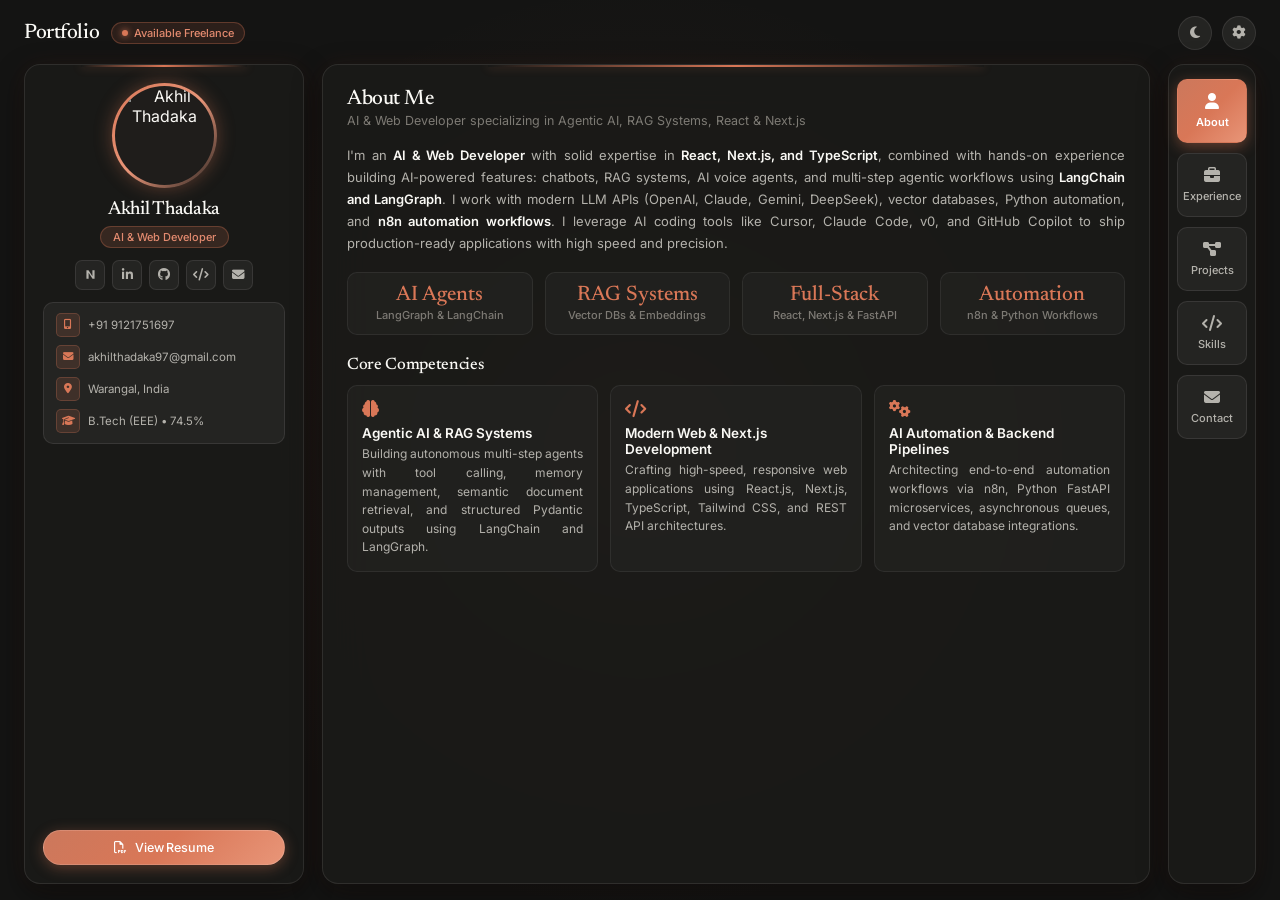
==== commit f4b6b3a2: "feat: restore right-side nav rail for screens above 1080px and keep bottom dock on screens 1080px an" ====
--- a/index.html
+++ b/index.html
@@ -432,6 +432,30 @@
       </div>
 
     </section>
+
+    <!-- RIGHT NAV RAIL (Visible on desktop > 1080px) -->
+    <nav class="nav-rail" id="desktopNav" aria-label="Desktop Navigation">
+      <button class="nav-item active" data-target="about" aria-label="About">
+        <i class="fa-solid fa-user"></i>
+        <span>About</span>
+      </button>
+      <button class="nav-item" data-target="experience" aria-label="Experience">
+        <i class="fa-solid fa-briefcase"></i>
+        <span>Experience</span>
+      </button>
+      <button class="nav-item" data-target="projects" aria-label="Projects">
+        <i class="fa-solid fa-diagram-project"></i>
+        <span>Projects</span>
+      </button>
+      <button class="nav-item" data-target="skills" aria-label="Skills">
+        <i class="fa-solid fa-code"></i>
+        <span>Skills</span>
+      </button>
+      <button class="nav-item" data-target="contact" aria-label="Contact">
+        <i class="fa-solid fa-envelope"></i>
+        <span>Contact</span>
+      </button>
+    </nav>
 
   </main>
 </div>
--- a/style.css
+++ b/style.css
@@ -711,6 +711,7 @@
   }
   .modal-header,
   .bottom-dock,
+  .nav-rail,
   .topbar,
   .bg-ambient {
     display: none !important;
@@ -1490,6 +1491,81 @@
 .dock-item:hover .dock-tooltip {
   opacity: 1;
   transform: translateX(-50%) translateY(0);
+}
+
+/* ---------- NAV RAIL (OLD TYPE FOR SCREENS ABOVE 1080PX) ---------- */
+.nav-rail {
+  display: none !important; /* Strictly hidden on 1080px and below */
+}
+
+@media (min-width: 1081px) {
+  /* Above 1080px: hide bottom dock completely and show old type right side rail */
+  .bottom-dock {
+    display: none !important;
+  }
+  .app-container {
+    padding-bottom: 16px;
+  }
+  .layout {
+    grid-template-columns: 280px minmax(0, 1fr) 88px;
+    gap: 18px;
+  }
+  .nav-rail {
+    display: flex !important;
+    flex-direction: column;
+    gap: 10px;
+    background: var(--panel);
+    border: 1px solid var(--panel-border);
+    backdrop-filter: blur(18px);
+    -webkit-backdrop-filter: blur(18px);
+    border-radius: var(--radius);
+    padding: 14px 8px;
+    box-shadow: var(--panel-glow);
+    height: 100%;
+    min-height: 0;
+    box-sizing: border-box;
+    align-self: stretch;
+  }
+  .nav-item {
+    background: var(--panel-elevated);
+    border: 1px solid var(--panel-border);
+    border-radius: 10px;
+    padding: 13px 6px;
+    display: flex;
+    flex-direction: column;
+    align-items: center;
+    justify-content: center;
+    gap: 6px;
+    color: var(--text-secondary);
+    cursor: pointer;
+    font-family: var(--font-sans);
+    font-size: 11px;
+    font-weight: 500;
+    transition: var(--transition);
+    text-decoration: none;
+    width: 100%;
+    box-sizing: border-box;
+  }
+  .nav-item i {
+    font-size: 16px;
+    transition: var(--transition);
+  }
+  .nav-item:hover {
+    border-color: var(--claude-terracotta);
+    color: var(--text-primary);
+    background: var(--claude-terracotta-soft);
+    transform: translateY(-2px);
+  }
+  .nav-item.active {
+    background: var(--claude-shimmer);
+    color: #ffffff;
+    border-color: transparent;
+    font-weight: 600;
+    box-shadow: 0 4px 14px rgba(217, 119, 87, 0.4);
+  }
+  .nav-item.active i {
+    color: #ffffff;
+  }
 }
 
 /* ---------- CLAUDE LIGHT MODE WITH CRISP CARD CONTRAST ---------- */
@@ -1581,6 +1657,26 @@
   border-color: #e5e2d8;
   box-shadow: 0 8px 24px rgba(0, 0, 0, 0.1);
 }
+body.light-mode .nav-rail {
+  background: rgba(255, 255, 255, 0.94);
+  border-color: #e5e2d8;
+  box-shadow: 0 8px 24px rgba(0, 0, 0, 0.06);
+}
+body.light-mode .nav-item {
+  background: #f7f4ec;
+  border-color: #e5e2d8;
+  color: #5c5646;
+}
+body.light-mode .nav-item:hover {
+  background: rgba(217, 119, 87, 0.12);
+  border-color: var(--claude-terracotta);
+  color: var(--claude-terracotta);
+}
+body.light-mode .nav-item.active {
+  background: var(--claude-shimmer);
+  color: #ffffff;
+  border-color: transparent;
+}
 body.light-mode .dock-tooltip {
   background: #1f1e1d;
   color: #faf9f5;
